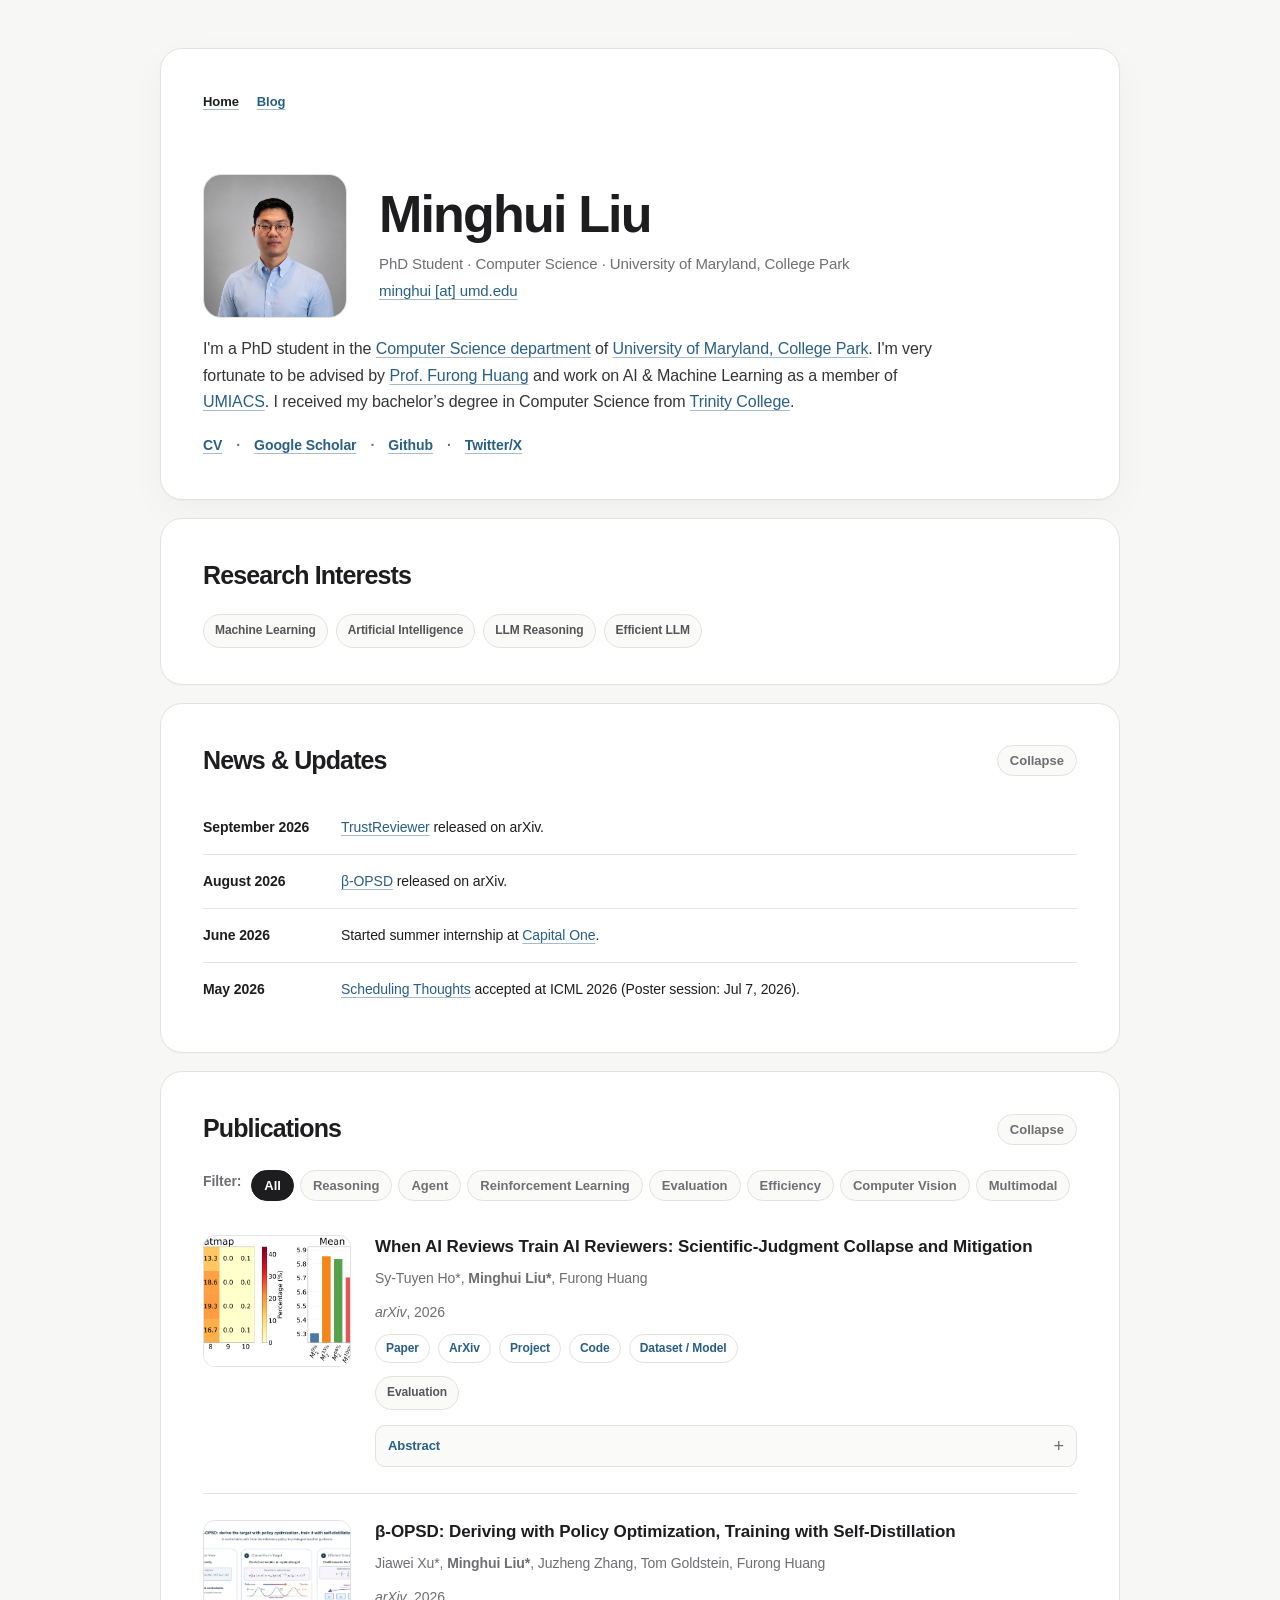
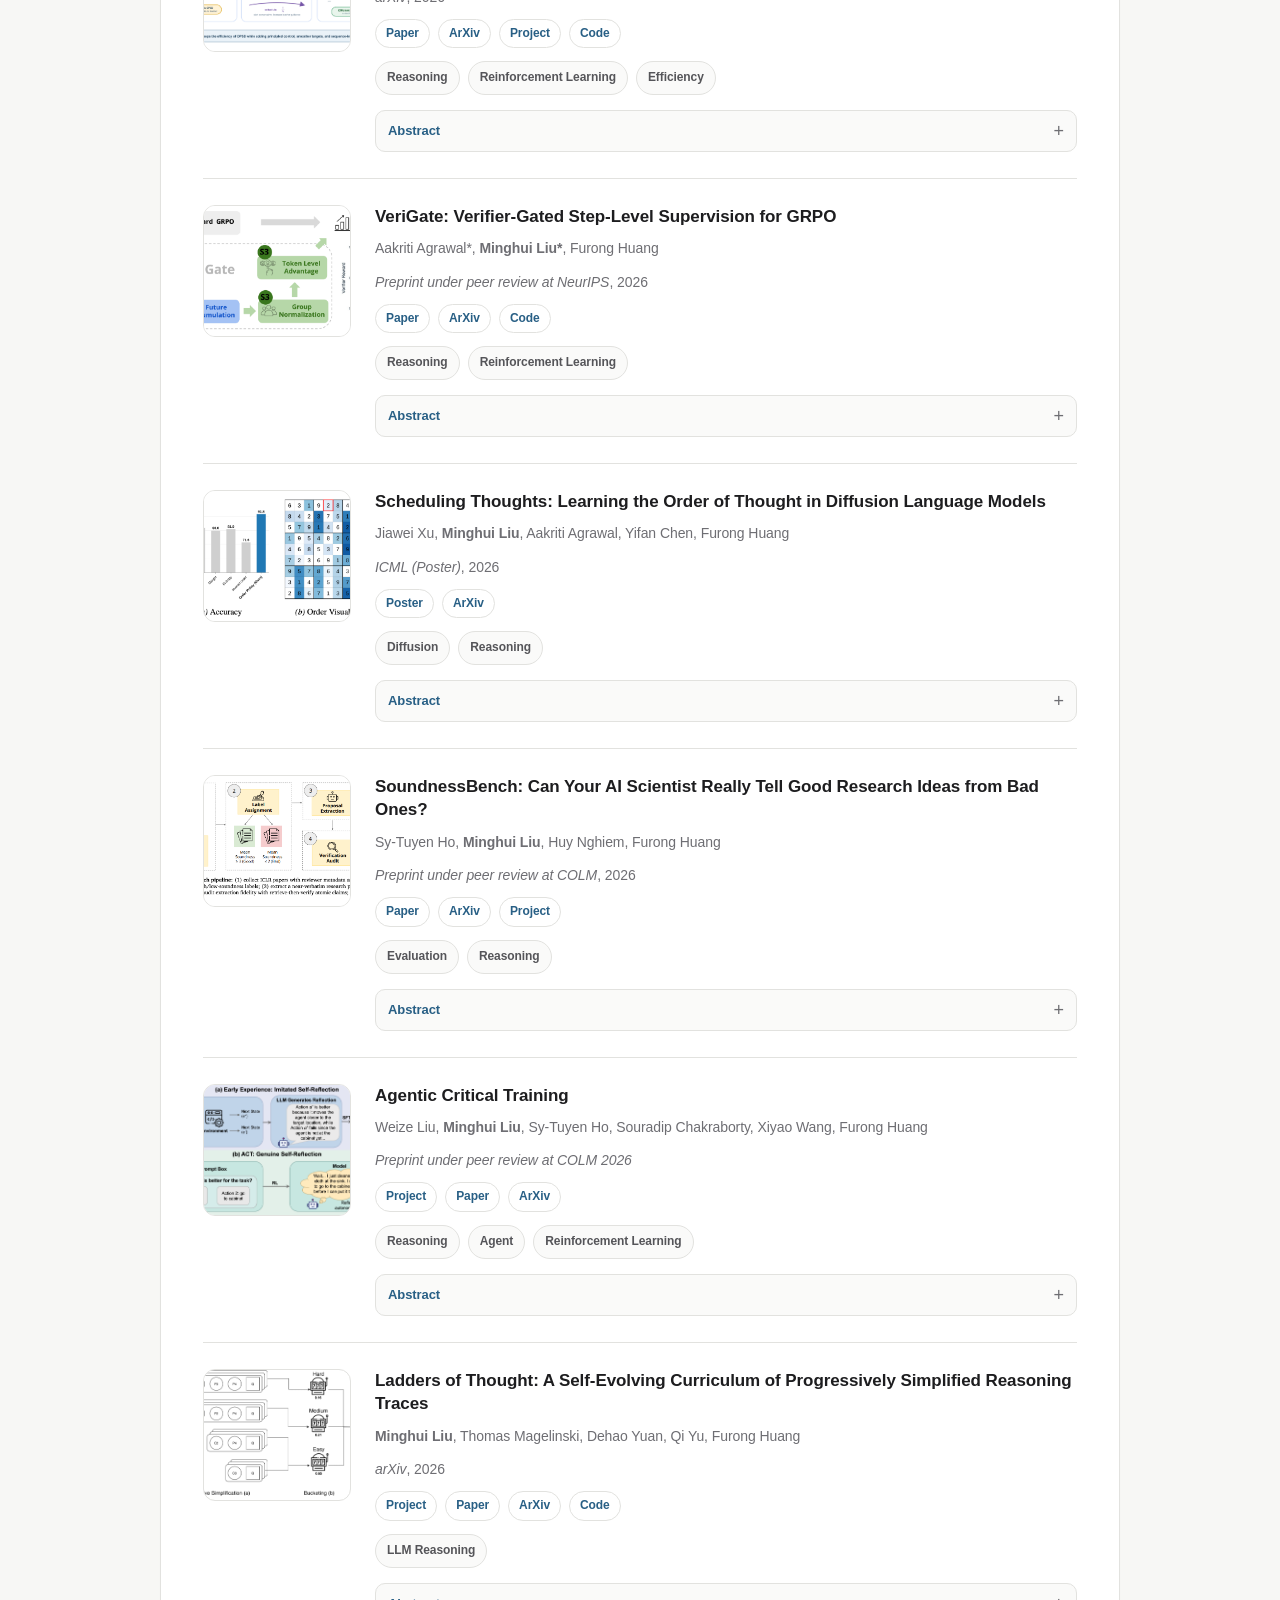
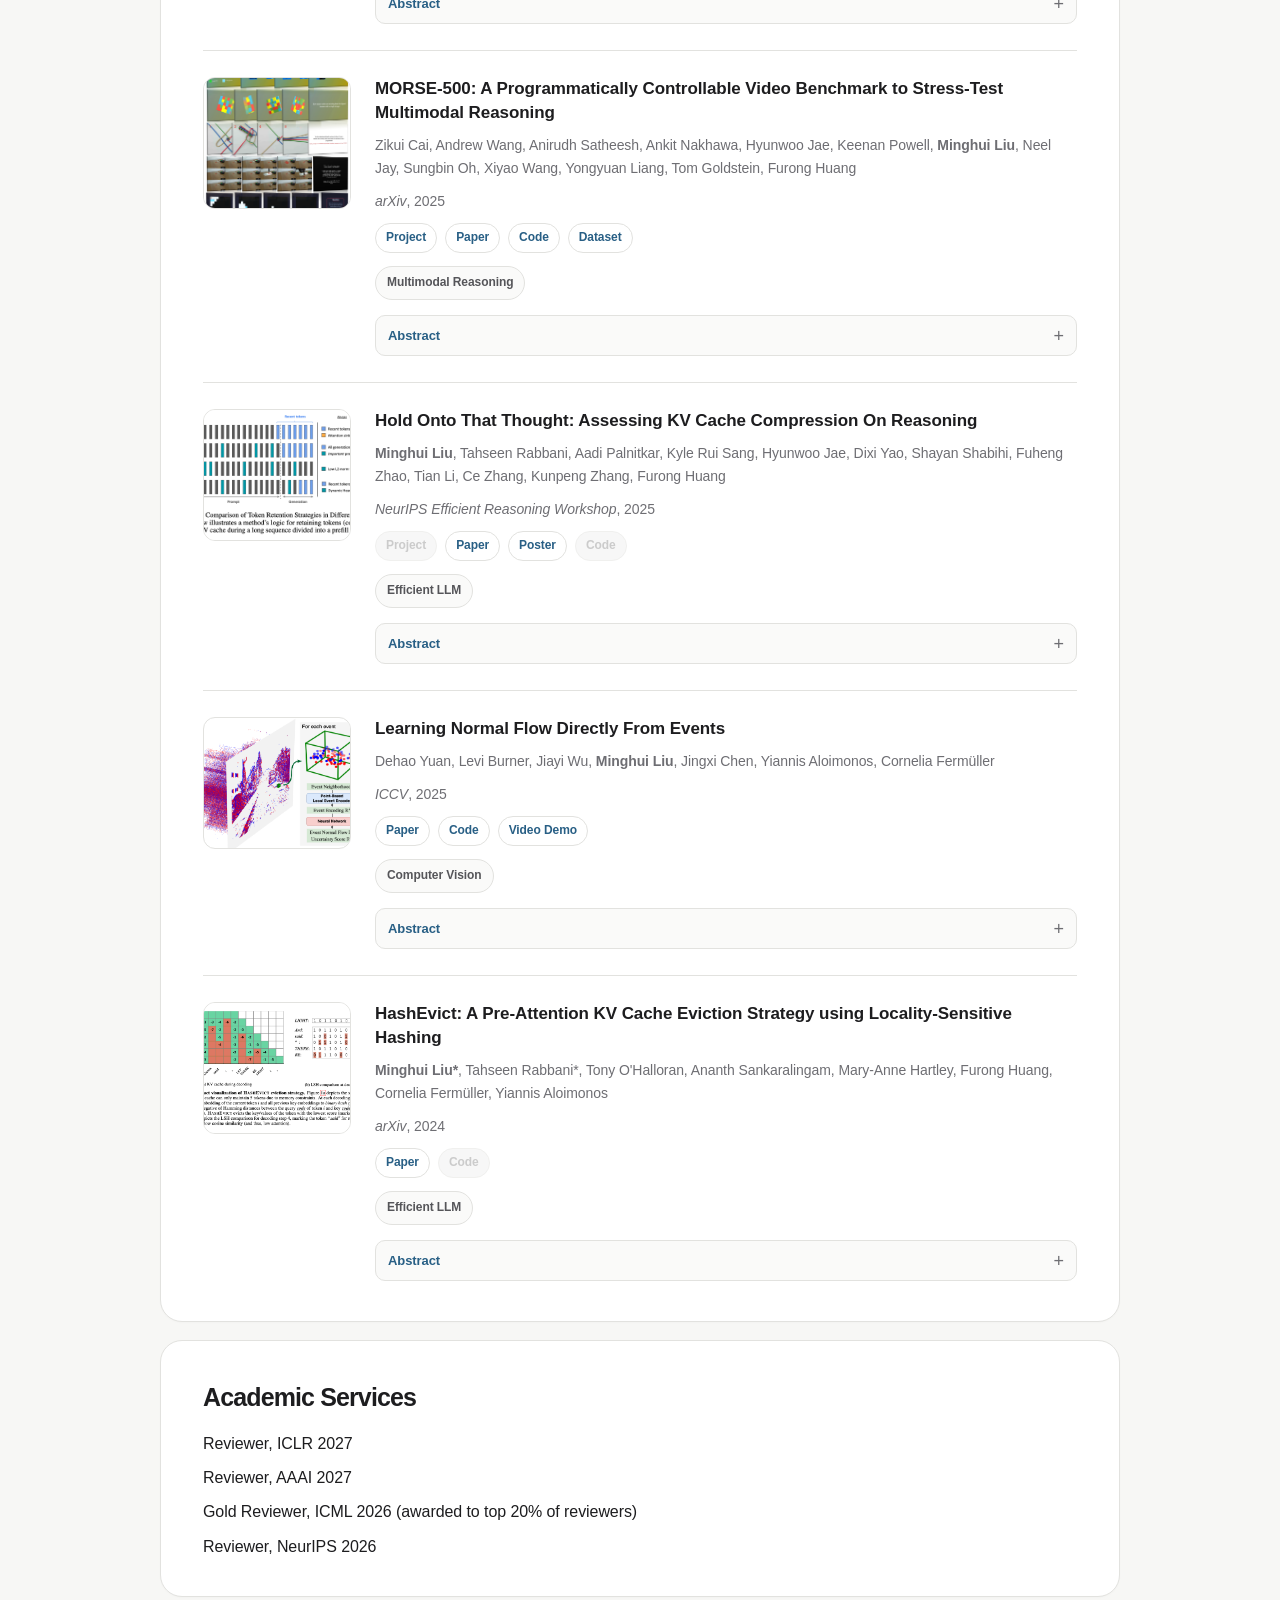
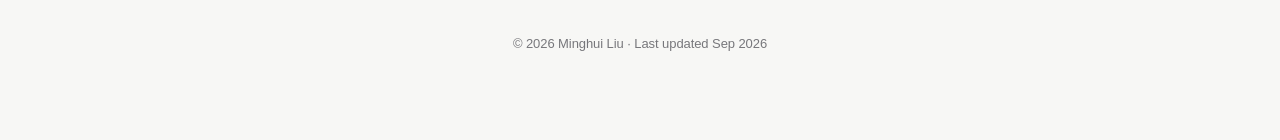
==== index.html @ 5fdeb4fa "Add trustreviewer annoucement and update reviewer record" ====
<!DOCTYPE html>
<html lang="en">
<head>
  <!-- Google tag (gtag.js) -->
  <script async src="https://www.googletagmanager.com/gtag/js?id=G-X123R0HCEN"></script>
  <script>
    window.dataLayer = window.dataLayer || [];
    function gtag(){dataLayer.push(arguments);}
    gtag('js', new Date());

    gtag('config', 'G-X123R0HCEN');
  </script>
  <!-- End Google tag (gtag.js) -->
  <meta charset="UTF-8" />
  <meta name="viewport" content="width=device-width, initial-scale=1" />
  <title>Minghui Liu</title>
  <link rel="stylesheet" href="styles.css" />
</head>
<body>
  <header class="site-header">
    <nav class="site-nav" aria-label="Primary navigation">
      <a href="./" aria-current="page">Home</a>
      <a href="blog/">Blog</a>
    </nav>
    <div class="profile">
      <img src="images/minghui.png" alt="Profile portrait" class="profile__photo" />
      <div>
        <h1 class="profile__name">Minghui Liu</h1>
        <p class="profile__title">PhD Student · Computer Science · University of Maryland, College Park</p>
        <p class="profile__contact"><a href="mailto:minghui@umd.edu">minghui [at] umd.edu</a> </p>
      </div>
    </div>
    <p class="profile__intro">
        I'm a PhD student in the <a href="https://cs.umd.edu/">Computer Science department</a> of <a href="https://umd.edu/">University of Maryland, College Park</a>. 
        I'm very fortunate to be advised by <a href="http://furong-huang.com/">Prof. Furong Huang</a> and work on AI & Machine Learning as a member of <a href="https://umiacs.umd.edu/">UMIACS</a>.
        I received my bachelor’s degree in Computer Science from <a href="https://trincoll.edu/">Trinity College</a>.
    </p>
    <p class="profile__links">
      <a href="data/mliu-cv.pdf">CV</a>
      <span aria-hidden="true">·</span>
      <a href="https://scholar.google.com/citations?user=UKAsIsUAAAAJ&hl=en">Google Scholar</a>
      <span aria-hidden="true">·</span>
      <a href="https://github.com/minghui-liu/">Github</a>
      <span aria-hidden="true">·</span>
      <a href="https://twitter.com/minghuiliu95">Twitter/X</a>
    </p>
  </header>

  <main>
    <section class="block" id="interests">
      <h2>Research Interests</h2>
      <ul class="pill-list">
        <li>Machine Learning</li>
        <li>Artificial Intelligence</li>
        <li>LLM Reasoning</li>
        <li>Efficient LLM</li>
      </ul>
    </section>

    <section class="block" id="news">
      <div class="block__header">
        <h2>News & Updates</h2>
        <button class="btn-ghost" data-toggle="news">Collapse</button>
      </div>
      <ul class="timeline" data-section="news">
        <li>
          <span class="timeline__date">September 2026</span>
          <span class="timeline__text"><a href="https://arxiv.org/abs/2609.20942">TrustReviewer</a> released on arXiv.</span>
        </li>
        <li>
          <span class="timeline__date">August 2026</span>
          <span class="timeline__text"><a href="https://arxiv.org/abs/2607.28582">β-OPSD</a> released on arXiv.</span>
        </li>
        <li>
          <span class="timeline__date">June 2026</span>
          <span class="timeline__text">Started summer internship at <a href="https://www.capitalone.com">Capital One</a>.</span>
        </li>
        <li>
          <span class="timeline__date">May 2026</span>
          <span class="timeline__text"><a href="https://icml.cc/virtual/2026/poster/62172">Scheduling Thoughts</a> accepted at ICML 2026 (Poster session: Jul 7, 2026).</span>
        </li>
      </ul>
    </section>

    <section class="block" id="publications">
      <div class="block__header">
        <h2>Publications</h2>
        <button class="btn-ghost" data-toggle="pubs">Collapse</button>
      </div>
      <div class="filter-bar" aria-label="Filter publications by tag">
        <span class="filter-bar__label">Filter:</span>
        <div class="filter-bar__buttons">
          <button class="filter-btn is-active" data-filter="all">All</button>
          <button class="filter-btn" data-filter="reasoning">Reasoning</button>
          <button class="filter-btn" data-filter="agent">Agent</button>
          <button class="filter-btn" data-filter="reinforcement-learning">Reinforcement Learning</button>
          <button class="filter-btn" data-filter="evaluation">Evaluation</button>
          <button class="filter-btn" data-filter="efficiency">Efficiency</button>
          <button class="filter-btn" data-filter="cv">Computer Vision</button>
          <button class="filter-btn" data-filter="multimodal">Multimodal</button>
        </div>
      </div>
      <div class="pub-list" data-section="pubs">
        <article class="pub-item" data-tags="evaluation">
          <img class="pub-thumb" src="images/trustreviewer.png" alt="Thumbnail for TrustReviewer" />
          <div class="pub-body">
            <p class="pub-title">When AI Reviews Train AI Reviewers: Scientific-Judgment Collapse and Mitigation</p>
            <p class="pub-meta">Sy-Tuyen Ho*, <strong>Minghui Liu*</strong>, Furong Huang</p>
            <p class="pub-meta"><em>arXiv</em>, 2026</p>
            <div class="pub-links">
              <a href="https://arxiv.org/pdf/2609.20942">Paper</a>
              <a href="https://arxiv.org/abs/2609.20942">ArXiv</a>
              <a href="https://hosytuyen.github.io/projects/TrustReviewer/">Project</a>
              <a href="https://github.com/hosytuyen/TrustReviewer">Code</a>
              <a href="https://huggingface.co/collections/hosytuyen/trustreviewer">Dataset / Model</a>
            </div>
            <ul class="tag-list" aria-label="Tags">
              <li class="tag">Evaluation</li>
            </ul>
            <details class="pub-abstract">
              <summary>Abstract</summary>
              <p>Large language models (LLMs) increasingly participate in scientific evaluation, both as automated reviewers and as assistants to human reviewers. As model-generated reviews enter public data and future training corpora, AI peer review can become recursive: later reviewers learn from judgments produced by earlier models. We study one step of this feedback loop in a controlled setting. Starting from Llama 3.1 8B, we first fine-tune a reviewer on official ICLR reviews from 2018–2023 and then train four successor models on ICLR 2024 data with systematically varied mixtures of official and model-generated reviews. Our study shows that introducing synthetic reviews compresses rating distributions and reduces both same-paper and corpus-level semantic diversity. We call this pattern scientific-judgment collapse. To mitigate this failure mode, we introduce TrustReviewer, an open-source LLM-based system for generating peer reviews of AI and machine learning papers. TrustReviewer intervenes at two complementary stages. For training-time prevention, we train the core reviewer in a single stage on a curated corpus designed to reduce low-quality and semantically degenerate supervision. For test-time correction, paired activation steering aims to further mitigate residual tendencies toward collapsed judgments without further training or additional expert annotation. Together, these results characterize a concrete risk of recursive reviewer training and provide practical interventions for preserving judgment diversity and improving recommendation alignment in AI-assisted scientific evaluation.</p>
            </details>
          </div>
        </article>
        <article class="pub-item" data-tags="reasoning,reinforcement-learning,efficiency">
          <img class="pub-thumb" src="images/beta-opsd.png" alt="Thumbnail for Beta-OPSD" />
          <div class="pub-body">
            <p class="pub-title">β-OPSD: Deriving with Policy Optimization, Training with Self-Distillation</p>
            <p class="pub-meta">Jiawei Xu*, <strong>Minghui Liu*</strong>, Juzheng Zhang, Tom Goldstein, Furong Huang</p>
            <p class="pub-meta"><em>arXiv</em>, 2026</p>
            <div class="pub-links">
              <a href="https://arxiv.org/pdf/2607.28582">Paper</a>
              <a href="https://arxiv.org/abs/2607.28582">ArXiv</a>
              <a href="https://umd-huang-lab.github.io/beta-opsd/">Project</a>
              <a href="https://github.com/umd-huang-lab/beta-opsd">Code</a>
            </div>
            <ul class="tag-list" aria-label="Tags">
              <li class="tag">Reasoning</li>
              <li class="tag">Reinforcement Learning</li>
              <li class="tag">Efficiency</li>
            </ul>
            <details class="pub-abstract">
              <summary>Abstract</summary>
              <p>On-policy self-distillation (OPSD) is a promising approach to improve reasoning language models, but it remains brittle in practice: making it work reliably often requires substantial engineering effort. We identify a structural source of this difficulty: vanilla OPSD is precisely the β = 1 member of a broader policy-optimization family, where β weights the KL penalty anchoring the student to a reference policy. This equivalence turns β from an implicit value fixed at one into a controllable regularization parameter, yielding a more general formulation that trades off proximity to a reference policy against privileged teacher guidance. We introduce β-OPSD and derive its optimal policy as a geometric interpolation between the reference policy and the privileged teacher. Directly optimizing this objective with reinforcement learning, however, would be costly and high-variance. Rather than optimize the RL objective directly, we turn its closed-form solution into a distillation target. Each value of β selects a target along the reference-to-teacher path, which we implement efficiently by mixing their token-level logits. In this way, inexpensive distillation approximates the solution of expensive policy optimization. Return-to-go credit assignment further aligns token updates with the sequence-level objective while retaining the simplicity of OPSD. Experiments on mathematical reasoning benchmarks show that β-OPSD consistently outperforms vanilla OPSD, improving optimization stability and downstream reasoning performance. Our results provide a principled route from self-distillation to policy optimization and back—without sacrificing the efficiency that makes OPSD practical.</p>
            </details>
          </div>
        </article>
        <article class="pub-item" data-tags="reasoning,reinforcement-learning">
          <img class="pub-thumb" src="images/verigate.png" alt="Thumbnail for VeriGate" />
          <div class="pub-body">
            <p class="pub-title">VeriGate: Verifier-Gated Step-Level Supervision for GRPO</p>
            <p class="pub-meta">Aakriti Agrawal*, <strong>Minghui Liu*</strong>, Furong Huang</p>
            <p class="pub-meta"><em>Preprint under peer review at NeurIPS</em>, 2026</p>
            <div class="pub-links">
              <a href="https://arxiv.org/pdf/2605.30451">Paper</a>
              <a href="https://arxiv.org/abs/2605.30451">ArXiv</a>
              <a href="https://github.com/umd-huang-lab/VeriGate">Code</a>
            </div>
            <ul class="tag-list" aria-label="Tags">
              <li class="tag">Reasoning</li>
              <li class="tag">Reinforcement Learning</li>
            </ul>
            <details class="pub-abstract">
              <summary>Abstract</summary>
              <p>Group Relative Policy Optimization (GRPO) is an effective recipe for training reasoning models with verifier-based outcome rewards, but its supervision is sparse: when all sampled trajectories for a prompt receive the same verifier reward, the group-relative advantage collapses to zero and learning stalls. Outcome-only rewards also provide no step-level credit assignment, limiting exploration and making it harder to learn robust reasoning. We present VeriGate (Verifier-Gated Step-Level GRPO), a verifier-gated extension of GRPO that addresses these limitations with three design choices. First, VeriGate keeps the verifier in charge whenever verifier rewards induce a meaningful preference among sampled trajectories, and uses process supervision only when verifier rewards are degenerate. Second, instead of collapsing Process Reward Model (PRM) step scores into a single trajectory reward, VeriGate converts them into future-cumulated rewards to assign continuation-aware credit. Third, VeriGate transforms these rewards into group-normalized token-level advantages, restoring informative gradients and fine-grained credit assignment while remaining less susceptible to reward hacking than methods that optimize aggregated PRM scores. Empirically, training on MATH with 1.5B and 7B Qwen2.5-Instruct models and evaluating on six reasoning benchmarks, VeriGate improves average accuracy by about 20% and 12% for 1.5B and 7B models respectively, substantially reduces zero-gradient failures, decreases reward-hacking behavior, and improves reasoning quality relative to outcome-only GRPO and PRM-as-outcome baselines.</p>
            </details>
          </div>
        </article>
        <article class="pub-item" data-tags="reasoning,diffusion">
          <img class="pub-thumb" src="images/scheduling_thoughts.png" alt="Thumbnail for Scheduling Thoughts" />
          <div class="pub-body">
            <p class="pub-title">Scheduling Thoughts: Learning the Order of Thought in Diffusion Language Models</p>
            <p class="pub-meta">Jiawei Xu, <strong>Minghui Liu</strong>, Aakriti Agrawal, Yifan Chen, Furong Huang</p>
            <p class="pub-meta"><em>ICML (Poster)</em>, 2026</p>
            <div class="pub-links">
              <a href="https://icml.cc/virtual/2026/poster/62172">Poster</a>
              <a href="https://arxiv.org/abs/2606.23567">ArXiv</a>
            </div>
            <ul class="tag-list" aria-label="Tags">
              <li class="tag">Diffusion</li>
              <li class="tag">Reasoning</li>
            </ul>
            <details class="pub-abstract">
              <summary>Abstract</summary>
              <p>Masked diffusion language models decode by iteratively unmasking tokens, where the unmasking order defines an “order of thought” that strongly influences generation quality yet is typically chosen heuristically. We derive a tractable upper bound on the sequential decoding mismatch, measured by the Kullback–Leibler divergence and expressed in terms of the model’s pathwise log-likelihood, with tightness under sufficient model expressivity. This bound induces a dense self-aware reward over ordered trajectories, casting order selection as a principled policy optimization problem with a frozen denoiser. We instantiate this idea as Self-Aware Scheduling (SAS), which learns a lightweight order policy using Group Relative Policy Optimization and applies seamlessly to both any-order and semi-autoregressive decoding. On Sudoku with 1B MDM, SAS improves puzzle accuracy from 82.0% (best heuristic schedule) to 91.8%, and reaches 97.5% with second-stage fine-tuning along learned trajectories. On mathematical reasoning with LLaDA-8B, SAS improves pass@1 on GSM8K from 64% to 76% and on MBPP from 39.5% to 41%, consistently matching or exceeding heuristic schedules across generation lengths and block sizes.</p>
            </details>
          </div>
        </article>
        <article class="pub-item" data-tags="reasoning,evaluation">
          <img class="pub-thumb" src="images/soundnessbench.png" alt="Thumbnail for SoundnessBench" />
          <div class="pub-body">
            <p class="pub-title">SoundnessBench: Can Your AI Scientist Really Tell Good Research Ideas from Bad Ones?</p>
            <p class="pub-meta">Sy-Tuyen Ho, <strong>Minghui Liu</strong>, Huy Nghiem, Furong Huang</p>
            <p class="pub-meta"><em>Preprint under peer review at COLM</em>, 2026</p>
            <div class="pub-links">
              <a href="https://arxiv.org/pdf/2605.30329">Paper</a>
              <a href="https://arxiv.org/abs/2605.30329">ArXiv</a>
              <a href="https://hosytuyen.github.io/projects/SoundnessBench/">Project</a>
            </div>
            <ul class="tag-list" aria-label="Tags">
              <li class="tag">Evaluation</li>
              <li class="tag">Reasoning</li>
            </ul>
            <details class="pub-abstract">
              <summary>Abstract</summary>
              <p>Autonomous AI research agents aim to accelerate scientific discovery by automating the research pipeline, from hypothesis generation to peer review. However, existing benchmarks rarely test a fundamental bottleneck: whether Large Language Models can judge the methodological viability of a research idea before expending time and computational resources. We introduce SoundnessBench, a curated benchmark of 1,099 machine-learning research proposals reconstructed from ICLR submissions, labeled with reviewer soundness sub-scores, and audited against source papers. SoundnessBench should be interpreted as a benchmark for recoverable proposal-stage soundness rather than exact prediction of full-paper review outcomes. Across 12 frontier LLMs, we find a pervasive optimism bias: under standard prompting, models frequently rate low-soundness proposals as sound, while aggressive prompting largely shifts errors from false positives to false negatives. Additional controls for public-corpus contamination, paper-identifying phrases, surface features, and human audit quality suggest that this behavior is not explained by a single confounder. Our results indicate that current LLMs are not yet reliable as standalone first-gate evaluators for scientific rigor.</p>
            </details>
          </div>
        </article>
        <article class="pub-item" data-tags="reasoning,agent,reinforcement-learning">
          <img class="pub-thumb" src="images/agent_critic.png" alt="Thumbnail for Agentic Critical Training" />
          <div class="pub-body">
              <p class="pub-title">Agentic Critical Training</p>
              <p class="pub-meta">Weize Liu, <strong>Minghui Liu</strong>, Sy-Tuyen Ho, Souradip Chakraborty, Xiyao Wang, Furong Huang</p>
              <p class="pub-meta"><em> Preprint under peer review at COLM 2026</em></p>
            <div class="pub-links">
              <a href="https://attention-is-all-i-need.github.io/ACT/">Project</a>
              <a href="https://arxiv.org/pdf/2603.08706">Paper</a>
              <a href="https://arxiv.org/abs/2603.08706">ArXiv</a>
            </div>
            <ul class="tag-list" aria-label="Tags">
              <li class="tag">Reasoning</li>
              <li class="tag">Agent</li>
              <li class="tag">Reinforcement Learning</li>
            </ul>
            <details class="pub-abstract">
              <summary>Abstract</summary>
              <p>Training large language models (LLMs) as autonomous agents often begins with imitation learning, but it only teaches agents what to do without understanding why: agents never contrast successful actions against suboptimal alternatives and thus lack awareness of action quality. Recent approaches attempt to address this by introducing self-reflection supervision derived from contrasts between expert and alternative actions. However, the training paradigm fundamentally remains imitation learning: the model imitates pre-constructed reflection text rather than learning to reason autonomously. We propose Agentic Critical Training (ACT), a reinforcement learning paradigm that trains agents to identify the better action among alternatives. By rewarding whether the model’s judgment is correct, ACT drives the model to autonomously develop reasoning about action quality, producing genuine self-reflection rather than imitating it. Across three challenging agent benchmarks, ACT consistently improves agent performance when combined with different post-training methods. It achieves an average improvement of 5.07 points over imitation learning and 4.62 points over reinforcement learning. Compared to approaches that inject reflection capability through knowledge distillation, ACT also demonstrates clear advantages, yielding an average improvement of 2.42 points. Moreover, ACT enables strong out-of-distribution generalization on agentic benchmarks and improves performance on general reasoning benchmarks without any reasoning-specific training data, highlighting the value of our method. These results suggest that ACT is a promising path toward developing more reflective and capable LLM agents.</p>
            </details>
          </div>
        </article>
        <article class="pub-item" data-tags="reasoning">
          <img class="pub-thumb" src="images/ladders.png" alt="Thumbnail for Ladders of Thought" />
          <div class="pub-body">
            <p class="pub-title">Ladders of Thought: A Self-Evolving Curriculum of Progressively Simplified Reasoning Traces</p>
            <p class="pub-meta"><strong>Minghui Liu</strong>, Thomas Magelinski, Dehao Yuan, Qi Yu, Furong Huang</p>
            <p class="pub-meta"><em>arXiv</em>, 2026</p>
            <div class="pub-links">
              <a href="https://minghui-liu.github.io/ladders_of_thought/">Project</a>
              <a href="https://arxiv.org/pdf/2609.25643">Paper</a>
              <a href="https://arxiv.org/abs/2609.25643">ArXiv</a>
              <a href="https://github.com/minghui-liu/ladders_of_thought">Code</a>
            </div>
            <ul class="tag-list" aria-label="Tags">
              <li class="tag">LLM Reasoning</li>
            </ul>
            <details class="pub-abstract">
              <summary>Abstract</summary>
              <p>Large language models (LLMs) excel at reasoning when scaled to hundreds of billions of parameters, but small- and mid-scale models remain brittle reasoners even with knowledge distillation (KD). We present Ladders-of-Thought (LoT), a framework that improves reasoning by combining progressive question rewrites with a self-evolving curriculum. LoT automatically generates semantically faithful but easier variants of reasoning problems, organizes them into difficulty buckets using step-based measures, and employs a self-evolving bandit scheduler to allocate training adaptively. Evaluated on two reasoning domains, math and multi-hop reasoning, across OPT-1.3B/2.7B and Pythia-1.4B/2.8B, LoT consistently improves over KD. It delivers large gains on arithmetic tasks (e.g., +32 percentage points on AddSub, +25pp on SVAMP), +2–8pp improvements on in-domain test splits, and strong though dataset-dependent benefits on multi-hop reasoning (e.g., +16pp on QASC, +25pp on StrategyQA). LoT also converges faster than staged curricula, highlighting the value of adaptive progression. These results show that progressive rewrites coupled with adaptive curricula provide a simple yet effective recipe for strengthening reasoning in smaller LLMs.</p>
            </details>
          </div>
        </article>
        <article class="pub-item" data-tags="reasoning,multimodal">
          <img class="pub-thumb" src="images/morse.png" alt="Thumbnail for MORSE-500" />
          <div class="pub-body">
            <p class="pub-title">MORSE-500: A Programmatically Controllable Video Benchmark to Stress-Test Multimodal Reasoning</p>
            <p class="pub-meta">Zikui Cai, Andrew Wang, Anirudh Satheesh, Ankit Nakhawa, Hyunwoo Jae, Keenan Powell, <strong>Minghui Liu</strong>, Neel Jay, Sungbin Oh, Xiyao Wang, Yongyuan Liang, Tom Goldstein, Furong Huang</p>
            <p class="pub-meta"><em>arXiv</em>, 2025</p>
            <div class="pub-links">
              <a href="https://morse-500.github.io">Project</a>
              <a href="https://arxiv.org/abs/2506.05523">Paper</a>
              <a href="https://github.com/morse-benchmark/morse-500">Code</a>
              <a href="https://huggingface.co/datasets/video-reasoning/morse-500">Dataset</a>
            </div>
            <ul class="tag-list" aria-label="Tags">
              <li class="tag">Multimodal Reasoning</li>
            </ul>
            <details class="pub-abstract">
              <summary>Abstract</summary>
              <p>Despite rapid advances in vision-language models (VLMs), current benchmarks for multimodal reasoning fall short in three key dimensions. First, they overwhelmingly rely on static images, failing to capture the temporal complexity of real-world environments. Second, they narrowly focus on mathematical problem-solving, neglecting the broader spectrum of reasoning skills—including abstract, physical, planning, spatial, and temporal capabilities—required for robust multimodal intelligence. Third, many benchmarks quickly saturate, offering limited headroom for diagnosing failure modes or measuring continued progress. We introduce MORSE-500 (Multimodal Reasoning Stress-test Environment), a video benchmark composed of 500 fully scripted clips with embedded questions spanning six complementary reasoning categories. Each instance is programmatically generated using deterministic Python scripts (via Manim, Matplotlib, MoviePy), generative video models, and curated real footage. This script-driven design allows fine-grained control over visual complexity, distractor density, and temporal dynamics—enabling difficulty to be scaled systematically as models improve. Unlike static benchmarks that become obsolete once saturated, MORSE-500 is built to evolve: its controllable generation pipeline supports the creation of arbitrarily challenging new instances, making it ideally suited for stress-testing next-generation models. Initial experiments with state-of-the-art systems—including various Gemini 2.5 Pro and OpenAI o3, which represent the strongest available at the time, alongside strong open-source models—reveal substantial performance gaps across all categories, with particularly large deficits in abstract and planning tasks. We release the full dataset, generation scripts, and evaluation harness to support transparent, reproducible, and forward-looking multimodal reasoning research.</p>
            </details>
          </div>
        </article>
        <article class="pub-item" data-tags="efficiency,reasoning">
          <img class="pub-thumb" src="images/holdonto.png" alt="Thumbnail for Hold Onto That Thought" />
          <div class="pub-body">
            <p class="pub-title">Hold Onto That Thought: Assessing KV Cache Compression On Reasoning</p>
            <p class="pub-meta"><strong>Minghui Liu</strong>, Tahseen Rabbani, Aadi Palnitkar, Kyle Rui Sang, Hyunwoo Jae, Dixi Yao, Shayan Shabihi, Fuheng Zhao, Tian Li, Ce Zhang, Kunpeng Zhang, Furong Huang</p>
            <p class="pub-meta"><em>NeurIPS Efficient Reasoning Workshop</em>, 2025</p>
            <div class="pub-links">
              <span class="link-wrapper" data-tooltip="To be released soon">
                <a href="#" class="disabled">Project</a>
              </span>
              <a href="https://arxiv.org/pdf/2512.12008">Paper</a>
              <a href="data/hold_onto_that_thought_neurips_25_poster.pdf">Poster</a>
              <span class="link-wrapper" data-tooltip="To be released soon">
                <a href="#" class="disabled">Code</a>
              </span>
            </div>
            <ul class="tag-list" aria-label="Tags">
              <li class="tag">Efficient LLM</li>
            </ul>
            <details class="pub-abstract">
              <summary>Abstract</summary>
              <p>Large language models (LLMs) have demonstrated remarkable performance on long-context tasks, but are often bottlenecked by memory constraints. Namely, the KV cache, which is used to significantly speed up attention computations, grows linearly with context length. A suite of compression algorithms has been introduced to alleviate cache growth by evicting unimportant tokens. However, several popular strategies are targeted towards the prefill phase, i.e., processing long prompt context, and their performance is rarely assessed on reasoning tasks requiring long decoding. In particular, short but complex prompts, such as those in benchmarks like GSM8K and MATH500, often benefit from multi-step reasoning and self-reflection, resulting in thinking sequences thousands of tokens long. In this work, we benchmark the performance of several popular compression strategies on long-reasoning tasks. For the non-reasoning Llama-3.1-8B-Instruct, we determine that no singular strategy fits all, and that performance is heavily influenced by dataset type. However, we discover that H2O and our decoding-enabled variant of SnapKV are dominant strategies for reasoning models, indicating the utility of heavy-hitter tracking for reasoning traces. We also find that eviction strategies at low budgets can produce longer reasoning traces, revealing a tradeoff between cache size and inference costs.</p>
            </details>
          </div>
        </article>
        <article class="pub-item" data-tags="cv">
          <img class="pub-thumb" src="images/veckm_flow.png" alt="Thumbnail for Learning Normal Flow" />
          <div class="pub-body">
            <p class="pub-title">Learning Normal Flow Directly From Events</p>
            <p class="pub-meta">Dehao Yuan, Levi Burner, Jiayi Wu, <strong>Minghui Liu</strong>, Jingxi Chen, Yiannis Aloimonos, Cornelia Fermüller</p>
            <p class="pub-meta"><em>ICCV</em>, 2025</p>
            <div class="pub-links">
              <a href="https://arxiv.org/abs/2412.11284">Paper</a>
              <a href="https://github.com/dhyuan99/VecKM_flow">Code</a>
              <a href="https://dhyuan99.github.io/assets/demo.mov">Video Demo</a>
            </div>
            <ul class="tag-list" aria-label="Tags">
              <li class="tag">Computer Vision</li>
            </ul>
            <details class="pub-abstract">
              <summary>Abstract</summary>
              <p>Event-based motion field estimation is an important task. However, current optical flow methods face challenges: learning-based approaches, often frame-based and relying on CNNs, lack cross-domain transferability, while model-based methods, though more robust, are less accurate. To address the limitations of optical flow estimation, recent works have focused on normal flow, which can be more reliably measured in regions with limited texture or strong edges. However, existing normal flow estimators are predominantly model-based and suffer from high errors. In this paper, we propose a novel supervised point-based method for normal flow estimation that overcomes the limitations of existing event learning-based approaches. Using a local point cloud encoder, our method directly estimates per-event normal flow from raw events, offering multiple unique advantages: 1) It produces temporally and spatially sharp predictions. 2) It supports more diverse data augmentation, such as random rotation, to improve robustness across various domains. 3) It naturally supports uncertainty quantification via ensemble inference, which benefits downstream tasks. 4) It enables training and inference on undistorted data in normalized camera coordinates, improving transferability across cameras. Extensive experiments demonstrate our method achieves better and more consistent performance than state-of-the-art methods when transferred across different datasets. Leveraging this transferability, we train our model on the union of datasets and release it for public use. Finally, we introduce an egomotion solver based on a maximum-margin problem that uses normal flow and IMU to achieve strong performance in challenging scenarios.</p>
            </details>
          </div>
        </article>
        <article class="pub-item" data-tags="efficiency">
          <img class="pub-thumb" src="images/hashevict.png" alt="Thumbnail for HashEvict" />
          <div class="pub-body">
            <p class="pub-title">HashEvict: A Pre-Attention KV Cache Eviction Strategy using Locality-Sensitive Hashing</p>
            <p class="pub-meta"><strong>Minghui Liu*</strong>, Tahseen Rabbani*, Tony O'Halloran, Ananth Sankaralingam, Mary-Anne Hartley, Furong Huang, Cornelia Fermüller, Yiannis Aloimonos</p>
            <p class="pub-meta"><em>arXiv</em>, 2024</p>
            <div class="pub-links">
              <a href="https://arxiv.org/abs/2412.16187">Paper</a>
              <span class="link-wrapper" data-tooltip="To be released soon">
                <a href="#" class="disabled">Code</a>
              </span>
            </div>
            <ul class="tag-list" aria-label="Tags">
              <li class="tag">Efficient LLM</li>
            </ul>
            <details class="pub-abstract">
              <summary>Abstract</summary>
              <p>Transformer-based large language models (LLMs) use the key-value (KV) cache to significantly accelerate inference by storing the key and value embeddings of past tokens. However, this cache consumes significant GPU memory. In this work, we introduce HashEvict, an algorithm that uses locality-sensitive hashing (LSH) to compress the KV cache. HashEvict quickly locates tokens in the cache that are cosine dissimilar to the current query token. This is achieved by computing the Hamming distance between binarized Gaussian projections of the current token query and cached token keys, with a projection length much smaller than the embedding dimension. We maintain a lightweight binary structure in GPU memory to facilitate these calculations. Unlike existing compression strategies that compute attention to determine token retention, HashEvict makes these decisions pre-attention, thereby reducing computational costs. Additionally, HashEvict is dynamic—at every decoding step, the key and value of the current token replace the embeddings of a token expected to produce the lowest attention score. We demonstrate that HashEvict can compress the KV cache by 30%–70% while maintaining high performance across reasoning, multiple-choice, long-context retrieval and summarization tasks.</p>
            </details>
          </div>
        </article>

      </div>
    </section>

    <section class="block" id="academic-services">
      <h2>Academic Services</h2>
      <ul class="list-plain">
        <li>Reviewer, ICLR 2027</li>
        <li>Reviewer, AAAI 2027</li>
        <li>Gold Reviewer, ICML 2026 (awarded to top 20% of reviewers)</li>
        <li>Reviewer, NeurIPS 2026</li>
      </ul>
    </section>
  </main>

  <footer class="site-footer">
    <p>&copy; <span id="year"></span> Minghui Liu · Last updated Sep 2026</p>
  </footer>

  <script src="script.js"></script>
  <script data-goatcounter="https://mliu.goatcounter.com/count"
          async src="//gc.zgo.at/count.js"></script>
</body>
</html>
---- styles.css ----
/* Shared structure for the homepage and blog. */
:root {
  --bg: #f7f7f5;
  --fg: #141414;
  --muted: #5a5a5a;
  --accent: #1f6feb;
  --card: #ffffff;
  --border: #e0e0de;
  --font: "Helvetica Neue", Arial, sans-serif;
}

* {
  box-sizing: border-box;
}

body {
  margin: 0;
  font-family: var(--font);
  color: var(--fg);
  background: radial-gradient(circle at 20% 20%, rgba(31, 111, 235, 0.05), transparent 25%),
    radial-gradient(circle at 80% 0%, rgba(20, 20, 20, 0.06), transparent 35%),
    var(--bg);
  line-height: 1.6;
  padding: 32px 18px 64px;
}

a {
  color: var(--accent);
  text-decoration: none;
}

a:hover,
a:focus {
  text-decoration: underline;
}

main,
.site-header,
.site-footer {
  max-width: 760px;
  margin: 0 auto;
}

.site-header {
  display: flex;
  flex-direction: column;
  gap: 18px;
  padding: 24px;
  background: var(--card);
  border: 1px solid var(--border);
  border-radius: 16px;
  box-shadow: 0 12px 30px rgba(0, 0, 0, 0.04);
}

.theme-switcher {
  display: flex;
  align-items: center;
  justify-content: flex-end;
  gap: 8px;
  color: var(--muted);
  font-size: 14px;
}

.theme-switcher label {
  font-weight: 600;
}

.theme-switcher select {
  border: 1px solid var(--border);
  border-radius: 10px;
  padding: 7px 10px;
  background: var(--card);
  color: var(--fg);
  font: inherit;
  cursor: pointer;
}

.profile {
  display: grid;
  grid-template-columns: 160px 1fr;
  gap: 18px;
  align-items: center;
}

.profile__photo {
  width: 160px;
  height: 160px;
  border-radius: 16px;
  object-fit: cover;
  border: 1px solid var(--border);
}

.profile__name {
  margin: 0 0 4px;
  font-size: 32px;
}

.profile__title,
.profile__contact {
  margin: 2px 0;
  color: var(--muted);
}

.profile__intro {
  margin: 0;
  color: var(--fg);
}

.profile__links {
  display: flex;
  flex-wrap: wrap;
  gap: 10px;
  justify-content: center;
  align-items: center;
  margin: 0;
  color: var(--muted);
  font-size: 15px;
}

.block {
  margin-top: 24px;
  padding: 24px;
  background: var(--card);
  border: 1px solid var(--border);
  border-radius: 16px;
  box-shadow: 0 10px 24px rgba(0, 0, 0, 0.035);
}

.block h2 {
  margin: 0;
  font-size: 22px;
}

.block__header {
  display: flex;
  align-items: center;
  justify-content: space-between;
  gap: 12px;
  margin-bottom: 12px;
}

.filter-bar {
  display: flex;
  align-items: center;
  gap: 10px;
  margin-bottom: 12px;
  flex-wrap: wrap;
  color: var(--muted);
  font-size: 14px;
}

.filter-bar__label {
  font-weight: 600;
}

.filter-bar__buttons {
  display: flex;
  gap: 8px;
  flex-wrap: wrap;
}

.filter-btn {
  border: 1px solid var(--border);
  background: #fff;
  padding: 6px 10px;
  border-radius: 10px;
  cursor: pointer;
  color: var(--fg);
  font-size: 14px;
  transition: background 0.2s ease, border-color 0.2s ease, transform 0.2s ease;
}

.filter-btn:hover,
.filter-btn:focus {
  background: #eef3fb;
}

.filter-btn.is-active {
  background: #e6efff;
  border-color: #c8dbff;
}

.pill-list {
  display: flex;
  flex-wrap: wrap;
  gap: 10px;
  list-style: none;
  padding: 0;
  margin: 12px 0 0;
}

.pill-list li {
  padding: 8px 12px;
  border-radius: 20px;
  background: #eef3fb;
  color: #0c3c83;
  border: 1px solid #d7e4fb;
  font-size: 14px;
}

.timeline {
  list-style: none;
  padding: 0;
  margin: 12px 0 0;
  display: grid;
  gap: 8px;
}

.timeline li {
  display: grid;
  grid-template-columns: 96px 1fr;
  gap: 10px;
  padding: 10px;
  border: 1px solid var(--border);
  border-radius: 12px;
  background: #fbfbfa;
  font-size: 14px;
}

.timeline__date {
  font-weight: 600;
  color: var(--muted);
}

.timeline__text {
  color: var(--fg);
}

.pub-list {
  display: grid;
  gap: 12px;
}

.pub-item {
  border: 1px solid var(--border);
  border-radius: 12px;
  padding: 14px;
  background: #fbfbfa;
  display: grid;
  grid-template-columns: 140px 1fr;
  gap: 14px;
  align-items: start;
}

.pub-thumb {
  width: 100%;
  height: 100%;
  max-height: 160px;
  object-fit: cover;
  border-radius: 10px;
  border: 1px solid var(--border);
}

.pub-body {
  display: grid;
  gap: 4px;
}

.pub-title {
  margin: 0 0 4px;
  font-weight: 700;
}

.pub-meta {
  margin: 0 0 8px;
  color: var(--muted);
}

.pub-links {
  display: flex;
  gap: 12px;
  flex-wrap: wrap;
  font-size: 14px;
  margin-bottom: 8px;
}

.pub-links a {
  padding: 6px 10px;
  border-radius: 10px;
  border: 1px solid var(--border);
  background: #fff;
}

.pub-links a.disabled {
  background: #f0f0f0;
  color: #999;
  cursor: not-allowed;
  opacity: 0.5;
  pointer-events: none;
}

.link-wrapper {
  position: relative;
  display: inline-flex;
  align-items: center;
}

.link-wrapper[data-tooltip]:hover::after {
  content: attr(data-tooltip);
  position: absolute;
  bottom: 100%;
  left: 50%;
  transform: translateX(-50%);
  background: var(--fg);
  color: var(--bg);
  padding: 6px 10px;
  border-radius: 6px;
  font-size: 13px;
  white-space: nowrap;
  margin-bottom: 8px;
  z-index: 1000;
  box-shadow: 0 2px 8px rgba(0, 0, 0, 0.15);
}

.link-wrapper[data-tooltip]:hover::before {
  content: '';
  position: absolute;
  bottom: 100%;
  left: 50%;
  transform: translateX(-50%);
  border: 5px solid transparent;
  border-top-color: var(--fg);
  margin-bottom: 3px;
  z-index: 1000;
}

.tag-list {
  list-style: none;
  padding: 0;
  margin: 0 0 6px;
  display: flex;
  gap: 8px;
  flex-wrap: wrap;
}

.tag {
  padding: 4px 8px;
  border-radius: 8px;
  background: #eef3fb;
  color: #0c3c83;
  border: 1px solid #d7e4fb;
  font-size: 12px;
}

.pub-notes {
  margin: 0;
  color: var(--fg);
}

.list-plain {
  list-style: none;
  padding: 0;
  margin: 12px 0 0;
  display: grid;
  gap: 8px;
}

.btn-ghost {
  border: 1px solid var(--border);
  background: transparent;
  padding: 6px 10px;
  border-radius: 10px;
  cursor: pointer;
  color: var(--fg);
  transition: background 0.2s ease, transform 0.2s ease;
}

.btn-ghost:hover,
.btn-ghost:focus {
  background: #eef3fb;
}

.btn-ghost:active {
  transform: translateY(1px);
}

.site-footer {
  margin-top: 28px;
  color: var(--muted);
  text-align: center;
  font-size: 14px;
}

@media (max-width: 720px) {
  body {
    padding: 18px 14px 48px;
  }

  .profile {
    grid-template-columns: 1fr;
    text-align: center;
  }

  .profile__photo {
    margin: 0 auto;
  }

  .timeline li {
    grid-template-columns: 1fr;
  }

  .pub-item {
    grid-template-columns: 1fr;
  }

  .pub-thumb {
    max-height: 220px;
  }
}

/* Shared blog layout. */
.page-header {
  max-width: 920px;
  margin: 0 auto;
  padding-bottom: 18px;
  border-bottom: 2px solid var(--border);
}

.site-nav {
  display: flex;
  gap: 18px;
  align-items: center;
  margin-bottom: 28px;
  font-size: 14px;
  font-weight: 600;
}

.site-nav a[aria-current="page"] {
  color: var(--fg);
}

.page-title,
.post-title {
  margin: 0;
  line-height: 1.2;
}

.page-description,
.post-meta,
.post-summary {
  color: var(--muted);
}

.page-description {
  max-width: 640px;
  margin: 10px 0 0;
}

.post-list {
  list-style: none;
  margin: 0;
  padding: 0;
}

.post-card {
  display: grid;
  grid-template-columns: 140px 1fr;
  gap: 24px;
  padding: 24px 0;
  border-bottom: 1px solid var(--border);
}

.post-card:last-child {
  border-bottom: 0;
}

.post-card time {
  color: var(--muted);
  font-size: 14px;
}

.post-card h2 {
  margin: 0 0 6px;
  font: 600 20px/1.35 "Plus Jakarta Sans", sans-serif;
}

.post-card p {
  margin: 0;
}

.draft-label {
  display: inline-block;
  margin-left: 8px;
  padding: 2px 7px;
  border: 1px solid var(--border);
  border-radius: 999px;
  color: var(--muted);
  font-size: 11px;
  font-weight: 600;
  letter-spacing: 0.06em;
  text-transform: uppercase;
  vertical-align: middle;
}

.post {
  max-width: 720px;
  margin: 34px auto 0;
}

.post-header {
  margin-bottom: 32px;
}

.post-meta {
  margin: 12px 0 0;
  font-size: 14px;
}

.post-summary {
  margin: 18px 0 0;
  font-size: 18px;
}

.post-content h2 {
  margin: 34px 0 10px;
  font: 600 22px/1.35 "Plus Jakarta Sans", sans-serif;
}

.post-content h3 {
  margin: 28px 0 8px;
}

.post-content p,
.post-content ul,
.post-content ol {
  margin: 0 0 18px;
}

.post-content blockquote {
  margin: 24px 0;
  padding: 2px 0 2px 18px;
  border-left: 3px solid var(--accent);
  color: var(--muted);
}

.post-content code {
  padding: 2px 5px;
  border: 1px solid var(--border);
  border-radius: 4px;
  background: rgba(255, 255, 255, 0.45);
  font-size: 0.9em;
}

.post-content pre {
  margin: 24px 0;
  padding: 18px;
  overflow-x: auto;
  border: 1px solid var(--border);
  border-radius: 8px;
  background: #111827;
  color: #e5e7eb;
  line-height: 1.55;
  tab-size: 2;
}

.post-content pre code {
  padding: 0;
  border: 0;
  background: transparent;
  color: inherit;
  font: 13px/1.55 ui-monospace, SFMono-Regular, Menlo, Monaco, Consolas, "Liberation Mono", monospace;
}

.math-display {
  margin: 24px 0;
  overflow-x: auto;
}

.back-link {
  display: inline-block;
  margin-top: 36px;
}

@media (max-width: 720px) {
  .profile {
    grid-template-columns: 1fr;
    text-align: center;
  }

  .pub-item,
  .post-card {
    grid-template-columns: 1fr;
  }

  .pub-thumb {
    max-height: 180px;
    margin: 0 auto;
  }

  .post-card {
    gap: 6px;
  }
}

/*
 * Modern minimal theme used throughout the site.
 */

:root {
  --bg: #f7f7f5;
  --fg: #1d1d1f;
  --muted: #6e6e73;
  --accent: #1d1d1f;
  --link: #285f85;
  --link-hover: #174563;
  --card: #ffffff;
  --border: #e2e2df;
  --font: -apple-system, BlinkMacSystemFont, "Segoe UI", Helvetica, Arial, sans-serif;
}

body {
  background: var(--bg);
  color: var(--fg);
  font-size: 16px;
  line-height: 1.65;
  letter-spacing: -0.005em;
  padding: 48px 22px 72px;
}

a {
  color: var(--link);
  text-decoration-line: underline;
  text-decoration-color: rgba(40, 95, 133, 0.42);
  text-decoration-thickness: 1px;
  text-underline-offset: 3px;
}

a:hover,
a:focus-visible {
  color: var(--link-hover);
  text-decoration-color: currentColor;
  text-decoration-thickness: 2px;
}

main,
.site-header,
.page-header,
.site-footer {
  max-width: 960px;
}

.site-header,
.page-header {
  padding: 42px;
  border: 1px solid var(--border);
  border-radius: 22px;
  background: var(--card);
  box-shadow: 0 1px 2px rgba(0, 0, 0, 0.025), 0 12px 36px rgba(0, 0, 0, 0.035);
}

.profile {
  grid-template-columns: 144px 1fr;
  gap: 32px;
}

.profile__photo {
  width: 144px;
  height: 144px;
  border: 1px solid var(--border);
  border-radius: 18px;
  filter: none;
}

.profile__name,
.page-title,
.post-title,
.block h2,
.post-card h2,
.post-content h2 {
  font-family: var(--font);
  letter-spacing: -0.035em;
}

.profile__name {
  margin-bottom: 10px;
  font-size: clamp(36px, 5vw, 52px);
  font-weight: 650;
  line-height: 1.05;
}

.profile__title,
.profile__contact {
  font-size: 15px;
}

.profile__intro {
  max-width: 760px;
  color: #343437;
}

.profile__links {
  justify-content: flex-start;
  gap: 10px 14px;
  font-size: 14px;
  font-weight: 550;
}

.block {
  margin-top: 18px;
  padding: 36px 42px;
  border: 1px solid var(--border);
  border-radius: 22px;
  background: var(--card);
  box-shadow: 0 1px 2px rgba(0, 0, 0, 0.02);
}

.block:last-of-type {
  border-bottom: 1px solid var(--border);
}

.block h2 {
  font-size: 25px;
  font-weight: 650;
}

.block__header {
  margin-bottom: 20px;
}

.pill-list {
  gap: 8px;
  margin-top: 18px;
}

.pill-list li,
.tag {
  padding: 6px 11px;
  border: 1px solid var(--border);
  border-radius: 999px;
  background: #fafaf9;
  color: #555559;
  font-size: 12px;
  font-weight: 550;
}

.timeline {
  gap: 0;
}

.timeline li {
  grid-template-columns: 118px 1fr;
  gap: 20px;
  padding: 15px 0;
  border: 0;
  border-bottom: 1px solid var(--border);
  border-radius: 0;
  background: transparent;
}

.timeline li:last-child {
  border-bottom: 0;
}

.timeline__date {
  color: var(--fg);
  font-weight: 600;
}

.filter-bar {
  align-items: flex-start;
  margin-bottom: 24px;
}

.filter-bar__buttons {
  gap: 6px;
}

.filter-btn,
.btn-ghost {
  padding: 7px 12px;
  border: 1px solid var(--border);
  border-radius: 999px;
  background: #fafaf9;
  color: var(--muted);
  font-family: inherit;
  font-size: 13px;
  font-weight: 550;
}

.filter-btn:hover,
.filter-btn:focus-visible,
.btn-ghost:hover,
.btn-ghost:focus-visible {
  border-color: #bcbcb7;
  background: #f3f3f1;
  color: var(--fg);
}

.filter-btn.is-active {
  border-color: var(--fg);
  background: var(--fg);
  color: #ffffff;
}

.pub-list {
  gap: 0;
}

.pub-item {
  grid-template-columns: 148px 1fr;
  gap: 24px;
  padding: 26px 0;
  border: 0;
  border-bottom: 1px solid var(--border);
  border-radius: 0;
  background: transparent;
}

.pub-item:first-child {
  padding-top: 10px;
}

.pub-item:last-child {
  padding-bottom: 4px;
  border-bottom: 0;
}

.pub-thumb {
  max-height: 132px;
  border: 1px solid var(--border);
  border-radius: 12px;
  filter: none;
}

.pub-body {
  gap: 5px;
}

.pub-title {
  font-size: 17px;
  font-weight: 650;
  line-height: 1.4;
}

.pub-meta {
  margin-bottom: 5px;
  font-size: 14px;
}

.pub-links {
  gap: 8px;
}

.pub-links a {
  padding: 4px 10px;
  border: 1px solid var(--border);
  border-radius: 999px;
  background: transparent;
  color: var(--link);
  font-size: 12px;
  font-weight: 600;
  text-decoration: none;
}

.pub-links a:hover,
.pub-links a:focus-visible {
  border-color: #bcbcb7;
  background: #f3f3f1;
  text-decoration: none;
}

.pub-abstract {
  margin-top: 4px;
  border: 1px solid var(--border);
  border-radius: 10px;
  background: #fafaf9;
}

.pub-abstract summary {
  display: flex;
  align-items: center;
  justify-content: space-between;
  gap: 12px;
  padding: 9px 12px;
  color: var(--link);
  font-size: 13px;
  font-weight: 600;
  cursor: pointer;
  list-style: none;
  user-select: none;
}

.pub-abstract summary::-webkit-details-marker {
  display: none;
}

.pub-abstract summary::after {
  content: "+";
  color: var(--muted);
  font-size: 18px;
  font-weight: 400;
  line-height: 1;
}

.pub-abstract[open] summary::after {
  content: "−";
}

.pub-abstract summary:hover,
.pub-abstract summary:focus-visible {
  color: var(--link-hover);
  background: #f3f3f1;
}

.pub-abstract[open] summary {
  border-bottom: 1px solid var(--border);
}

.pub-abstract p {
  margin: 0;
  padding: 14px 16px 16px;
  color: #48484b;
  font-size: 13px;
  line-height: 1.65;
}

.site-nav {
  margin-bottom: 44px;
  font-size: 13px;
  font-weight: 600;
}

.page-title,
.post-title {
  max-width: 780px;
  font-size: clamp(38px, 6vw, 60px);
  font-weight: 650;
  line-height: 1.08;
}

.page-description {
  margin-top: 14px;
  font-size: 17px;
}

.post-card {
  grid-template-columns: 148px 1fr;
  gap: 24px;
  padding: 28px 0;
  border-color: var(--border);
}

.post-card h2 {
  font-size: 22px;
  font-weight: 650;
}

.draft-label {
  border-color: var(--border);
  background: #fafaf9;
}

.post {
  max-width: 960px;
  padding: 42px;
  border: 1px solid var(--border);
  border-radius: 22px;
  background: var(--card);
  box-shadow: 0 1px 2px rgba(0, 0, 0, 0.02), 0 12px 36px rgba(0, 0, 0, 0.03);
}

.post-shell {
  max-width: 960px;
  margin: 0 auto;
  padding: 42px;
  border: 1px solid var(--border);
  border-radius: 22px;
  background: var(--card);
  box-shadow: 0 1px 2px rgba(0, 0, 0, 0.02), 0 12px 36px rgba(0, 0, 0, 0.03);
}

.post-shell .page-header {
  max-width: none;
  padding: 0;
  border: 0;
  border-radius: 0;
  background: transparent;
  box-shadow: none;
}

.post-shell .post {
  max-width: none;
  margin-top: 42px;
  padding: 0;
  border: 0;
  border-radius: 0;
  background: transparent;
  box-shadow: none;
}

.post > article {
  max-width: 760px;
  margin: 0 auto;
}

.post-header {
  margin-bottom: 42px;
}

.page-header .post-header {
  max-width: 760px;
  margin: 0 auto;
}

.post-summary {
  font-size: 19px;
  line-height: 1.55;
}

.post-byline {
  margin-top: 20px;
  color: var(--muted);
  font-size: 14px;
}

.post-byline p {
  margin: 3px 0;
}

.post-byline strong {
  color: var(--fg);
}

.post-figure {
  margin: 34px 0;
}

.post-figure--float-right {
  float: right;
  width: 50%;
  margin: 0 0 24px 28px;
}

.clear-float {
  clear: both;
}

.floating-toc {
  position: fixed;
  top: 24px;
  right: 24px;
  z-index: 20;
  color: var(--fg);
}

.floating-toc[open] {
  width: min(300px, calc(100vw - 48px));
  max-height: calc(100vh - 48px);
  overflow: hidden;
  border: 1px solid var(--border);
  border-radius: 16px;
  background: rgba(255, 255, 255, 0.96);
  box-shadow: 0 16px 48px rgba(0, 0, 0, 0.13);
  backdrop-filter: blur(16px);
}

.floating-toc summary {
  display: flex;
  align-items: center;
  gap: 10px;
  width: max-content;
  margin-left: auto;
  padding: 9px 13px;
  border: 1px solid var(--border);
  border-radius: 999px;
  background: rgba(255, 255, 255, 0.96);
  color: var(--fg);
  font-size: 13px;
  font-weight: 650;
  line-height: 1;
  cursor: pointer;
  list-style: none;
  box-shadow: 0 6px 22px rgba(0, 0, 0, 0.09);
  backdrop-filter: blur(16px);
}

.floating-toc summary::-webkit-details-marker {
  display: none;
}

.floating-toc summary::before {
  content: "☰";
  color: var(--muted);
  font-size: 14px;
}

.floating-toc[open] summary {
  width: auto;
  margin: 0;
  border: 0;
  border-bottom: 1px solid var(--border);
  border-radius: 0;
  box-shadow: none;
}

.floating-toc[open] summary::before {
  content: "×";
  font-size: 18px;
  font-weight: 400;
}

.floating-toc nav {
  max-height: calc(100vh - 96px);
  padding: 10px 10px 14px;
  overflow-y: auto;
}

.post-content .floating-toc ol {
  margin: 0;
  padding: 0;
  list-style: none;
  counter-reset: toc-item;
}

.post-content .floating-toc li {
  counter-increment: toc-item;
}

.floating-toc a {
  display: grid;
  grid-template-columns: 22px 1fr;
  gap: 6px;
  padding: 7px 8px;
  border-radius: 8px;
  color: #48484b;
  font-size: 12px;
  line-height: 1.35;
  text-decoration: none;
}

.floating-toc a::before {
  content: counter(toc-item) ".";
  color: var(--muted);
  font-variant-numeric: tabular-nums;
}

.floating-toc a:hover,
.floating-toc a:focus-visible {
  background: #f3f3f1;
  color: var(--fg);
}

.post-content [id] {
  scroll-margin-top: 24px;
}

.post-figure img {
  display: block;
  width: 100%;
  height: auto;
  border: 1px solid var(--border);
  border-radius: 12px;
  background: #ffffff;
}

.post-figure figcaption {
  margin-top: 10px;
  color: var(--muted);
  font-size: 13px;
  text-align: center;
}

.post-content .tldr {
  padding: 18px 20px;
  border: 1px solid var(--border);
  border-left: 4px solid var(--link);
  border-radius: 10px;
  background: #fafaf9;
}

.post-content .tldr p {
  margin: 0;
}

.table-wrap {
  margin: 24px 0;
  overflow-x: auto;
}

.post-content table {
  width: 100%;
  border-collapse: collapse;
  font-size: 14px;
  font-variant-numeric: tabular-nums;
}

.post-content th,
.post-content td {
  padding: 11px 14px;
  border-bottom: 1px solid var(--border);
  text-align: right;
  white-space: nowrap;
}

.post-content th {
  background: #fafaf9;
  color: var(--muted);
  font-size: 12px;
  font-weight: 650;
  text-transform: uppercase;
  letter-spacing: 0.035em;
}

.post-content th:first-child,
.post-content td:first-child {
  text-align: left;
}

.post-content h2 {
  font-size: 24px;
  font-weight: 650;
}

.post-content blockquote {
  padding: 4px 0 4px 20px;
  border-left: 2px solid var(--fg);
  color: #48484b;
}

.post-content pre {
  border: 1px solid #29292b;
  border-radius: 12px;
  background: #1d1d1f;
}

.site-footer {
  margin-top: 36px;
  color: #77777b;
  font-size: 13px;
}

@media (max-width: 720px) {
  .floating-toc {
    top: auto;
    right: 14px;
    bottom: 14px;
  }

  .floating-toc[open] {
    width: min(320px, calc(100vw - 28px));
    max-height: min(70vh, 560px);
  }

  .floating-toc nav {
    max-height: calc(min(70vh, 560px) - 48px);
  }

  .post-figure--float-right {
    float: none;
    width: 100%;
    margin: 34px 0;
  }

  body {
    padding: 18px 14px 48px;
  }

  .site-header,
  .page-header,
  .block,
  .post {
    padding: 26px 22px;
    border-radius: 16px;
  }

  .post-shell {
    padding: 26px 22px;
    border-radius: 16px;
  }

  .profile,
  .pub-item,
  .post-card {
    grid-template-columns: 1fr;
  }

  .profile {
    gap: 22px;
    text-align: left;
  }

  .profile__photo {
    width: 120px;
    height: 120px;
    margin: 0;
  }

  .timeline li {
    grid-template-columns: 1fr;
    gap: 3px;
  }

  .pub-item,
  .post-card {
    gap: 14px;
  }

  .pub-thumb {
    margin: 0;
  }
}

@media (prefers-reduced-motion: reduce) {
  *,
  *::before,
  *::after {
    scroll-behavior: auto !important;
    transition: none !important;
  }
}
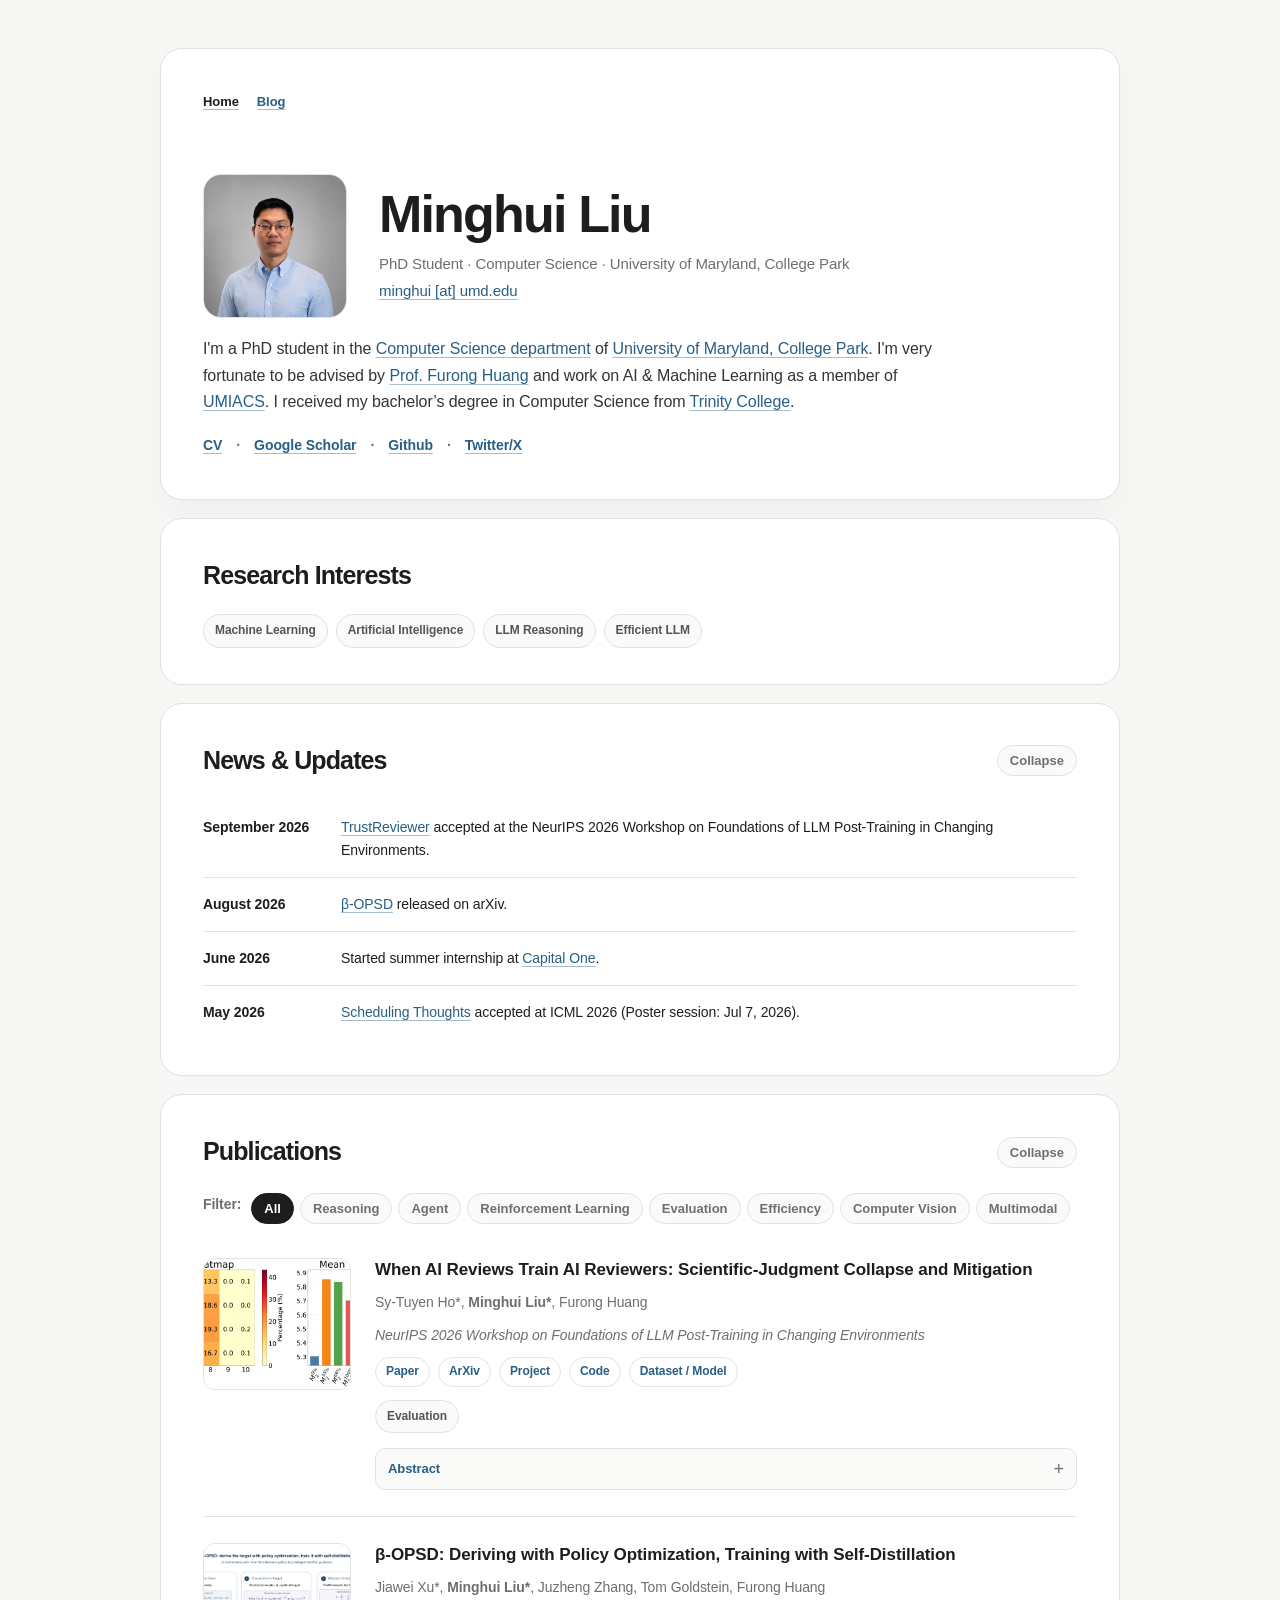
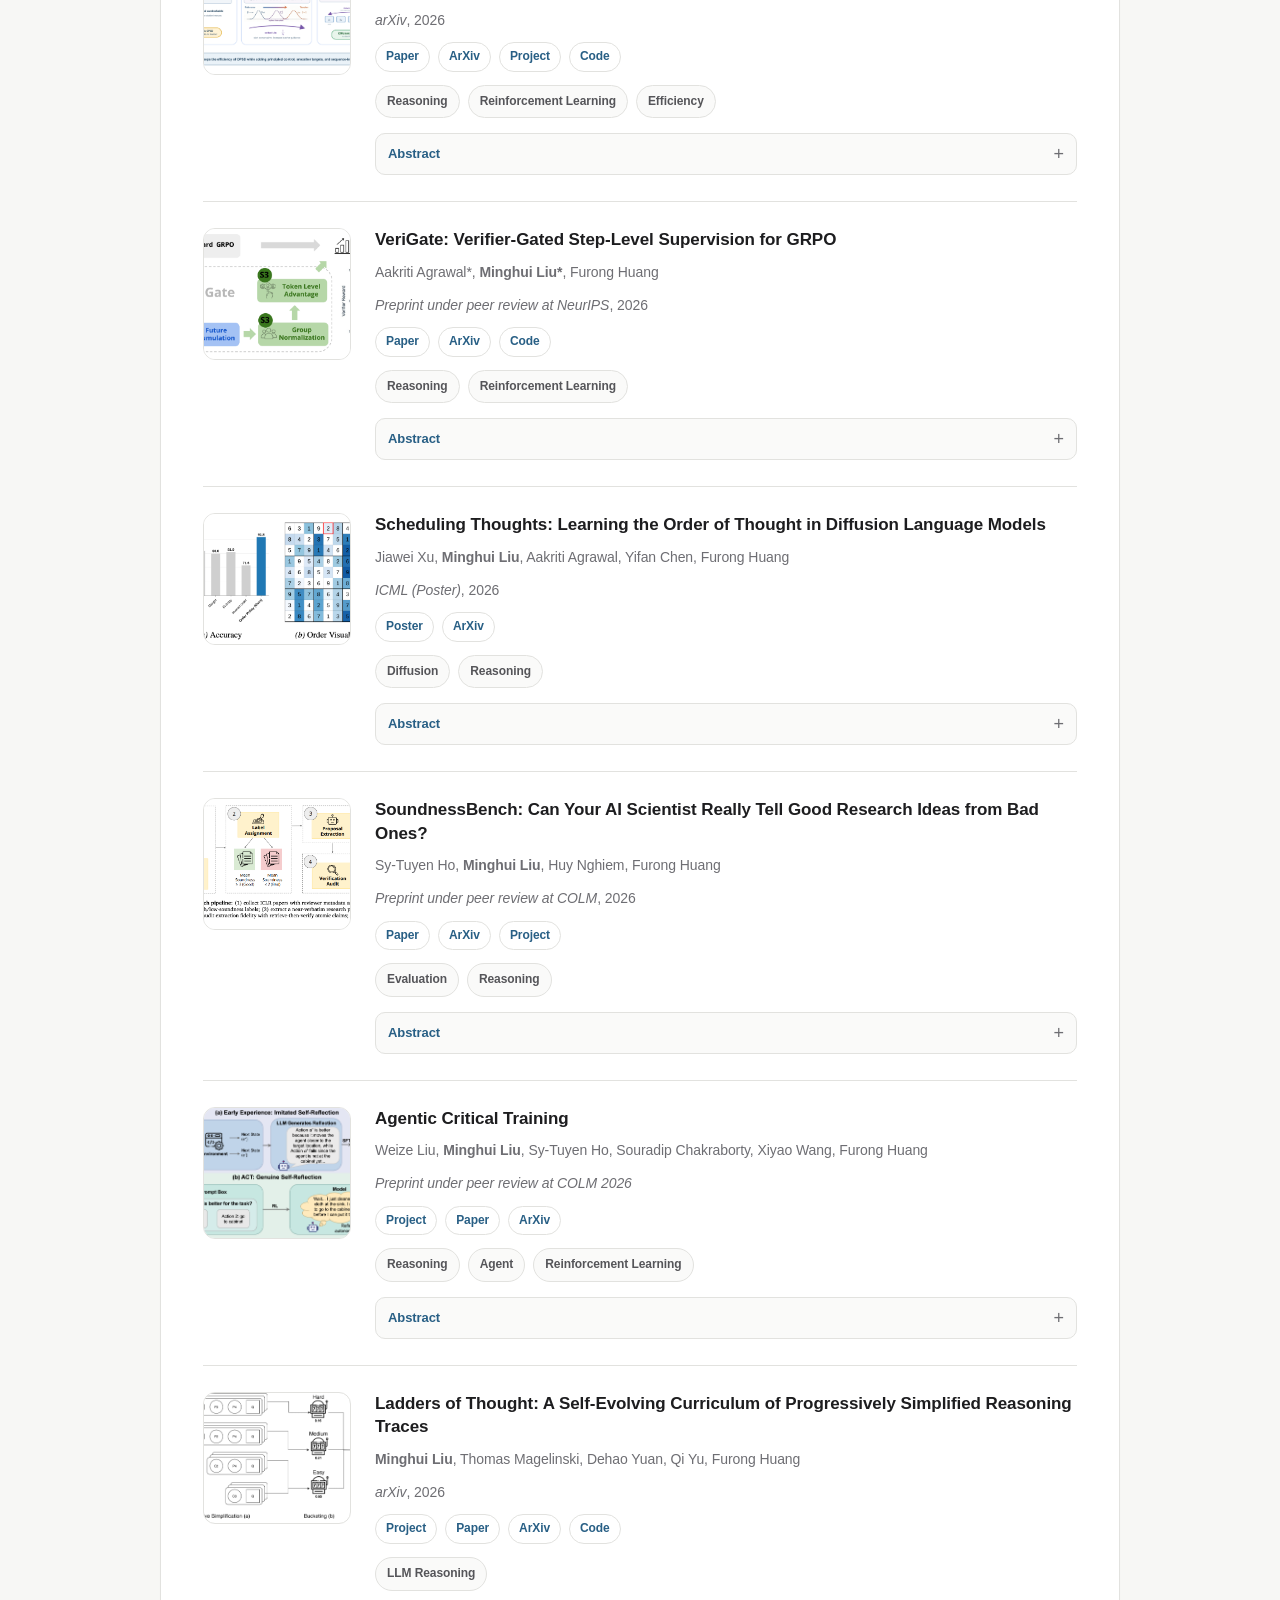
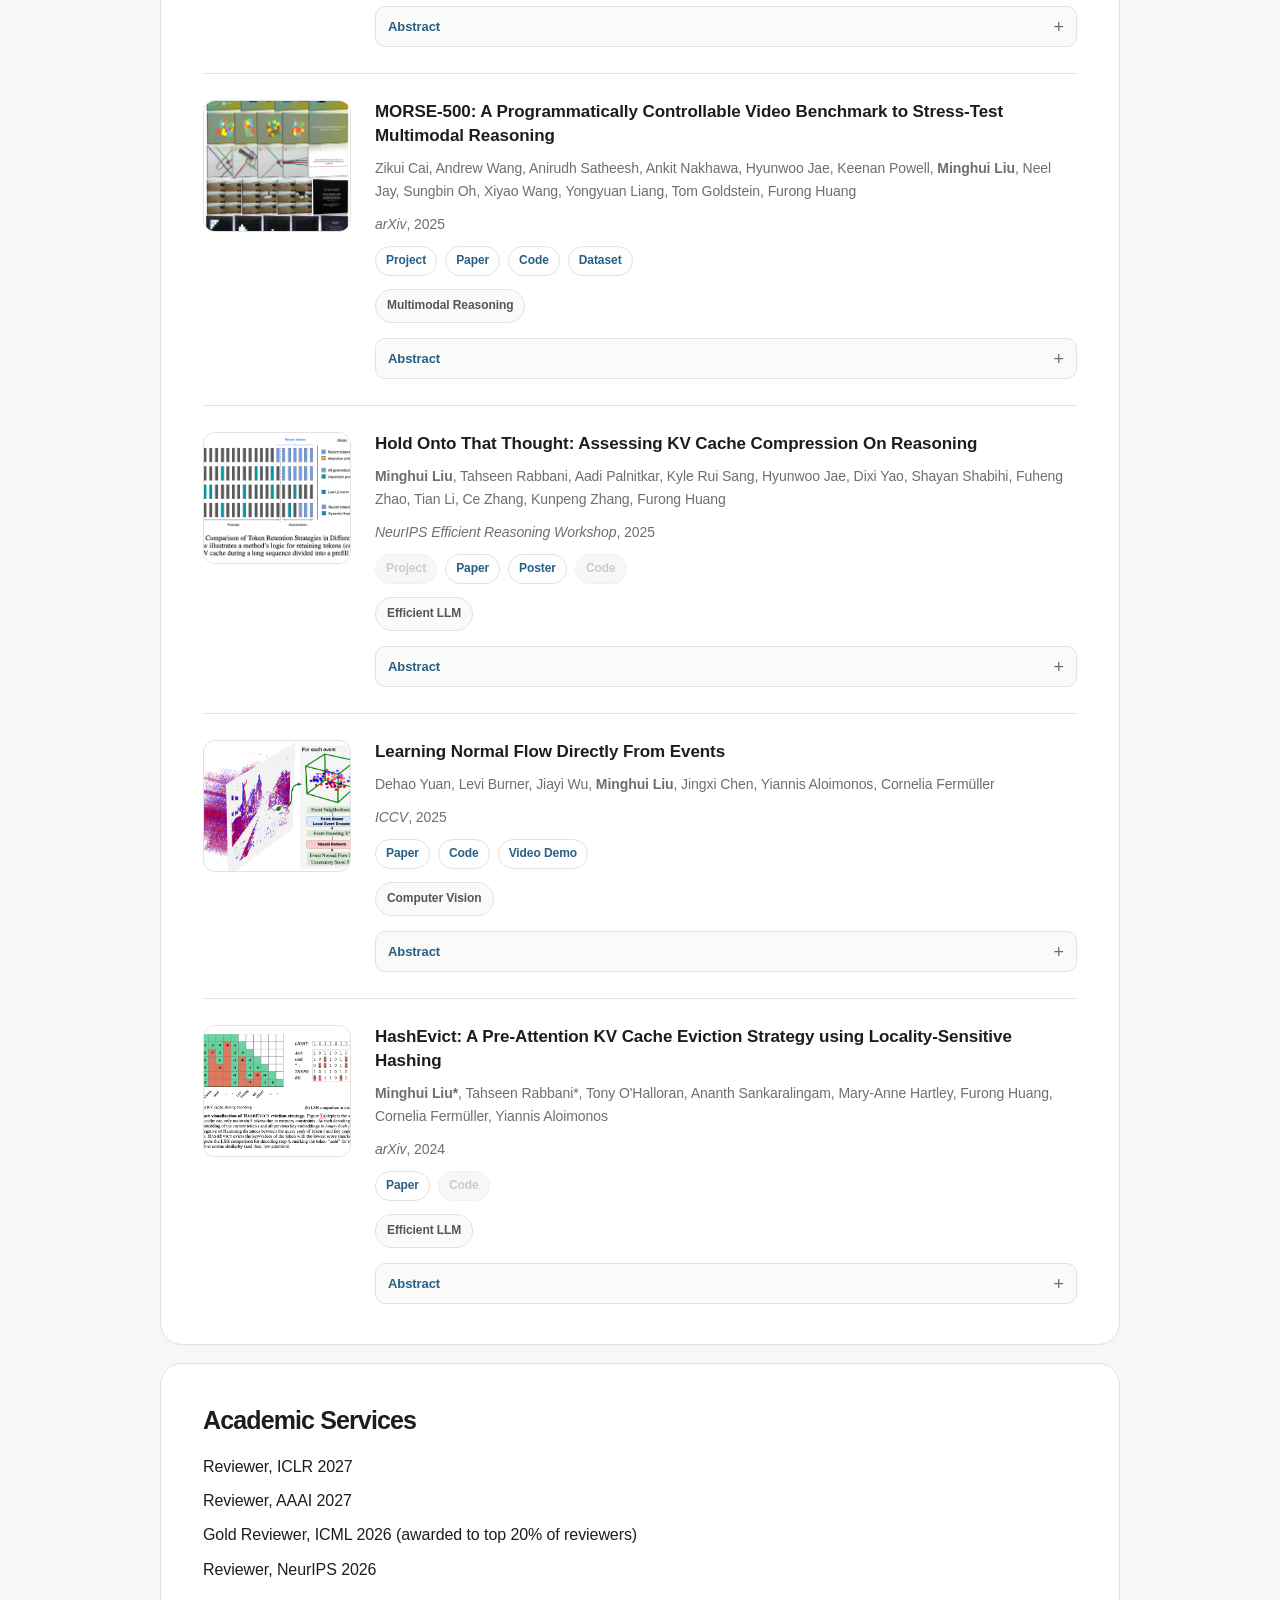
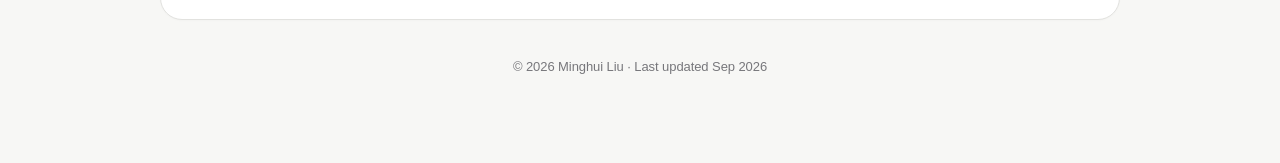
==== commit 3972bac1: "Update TrustReviewer workshop acceptance" ====
--- a/index.html
+++ b/index.html
@@ -65,7 +65,7 @@
       <ul class="timeline" data-section="news">
         <li>
           <span class="timeline__date">September 2026</span>
-          <span class="timeline__text"><a href="https://arxiv.org/abs/2609.20942">TrustReviewer</a> released on arXiv.</span>
+          <span class="timeline__text"><a href="https://arxiv.org/abs/2609.20942">TrustReviewer</a> accepted at the NeurIPS 2026 Workshop on Foundations of LLM Post-Training in Changing Environments.</span>
         </li>
         <li>
           <span class="timeline__date">August 2026</span>
@@ -106,7 +106,7 @@
           <div class="pub-body">
             <p class="pub-title">When AI Reviews Train AI Reviewers: Scientific-Judgment Collapse and Mitigation</p>
             <p class="pub-meta">Sy-Tuyen Ho*, <strong>Minghui Liu*</strong>, Furong Huang</p>
-            <p class="pub-meta"><em>arXiv</em>, 2026</p>
+            <p class="pub-meta"><em>NeurIPS 2026 Workshop on Foundations of LLM Post-Training in Changing Environments</em></p>
             <div class="pub-links">
               <a href="https://arxiv.org/pdf/2609.20942">Paper</a>
               <a href="https://arxiv.org/abs/2609.20942">ArXiv</a>
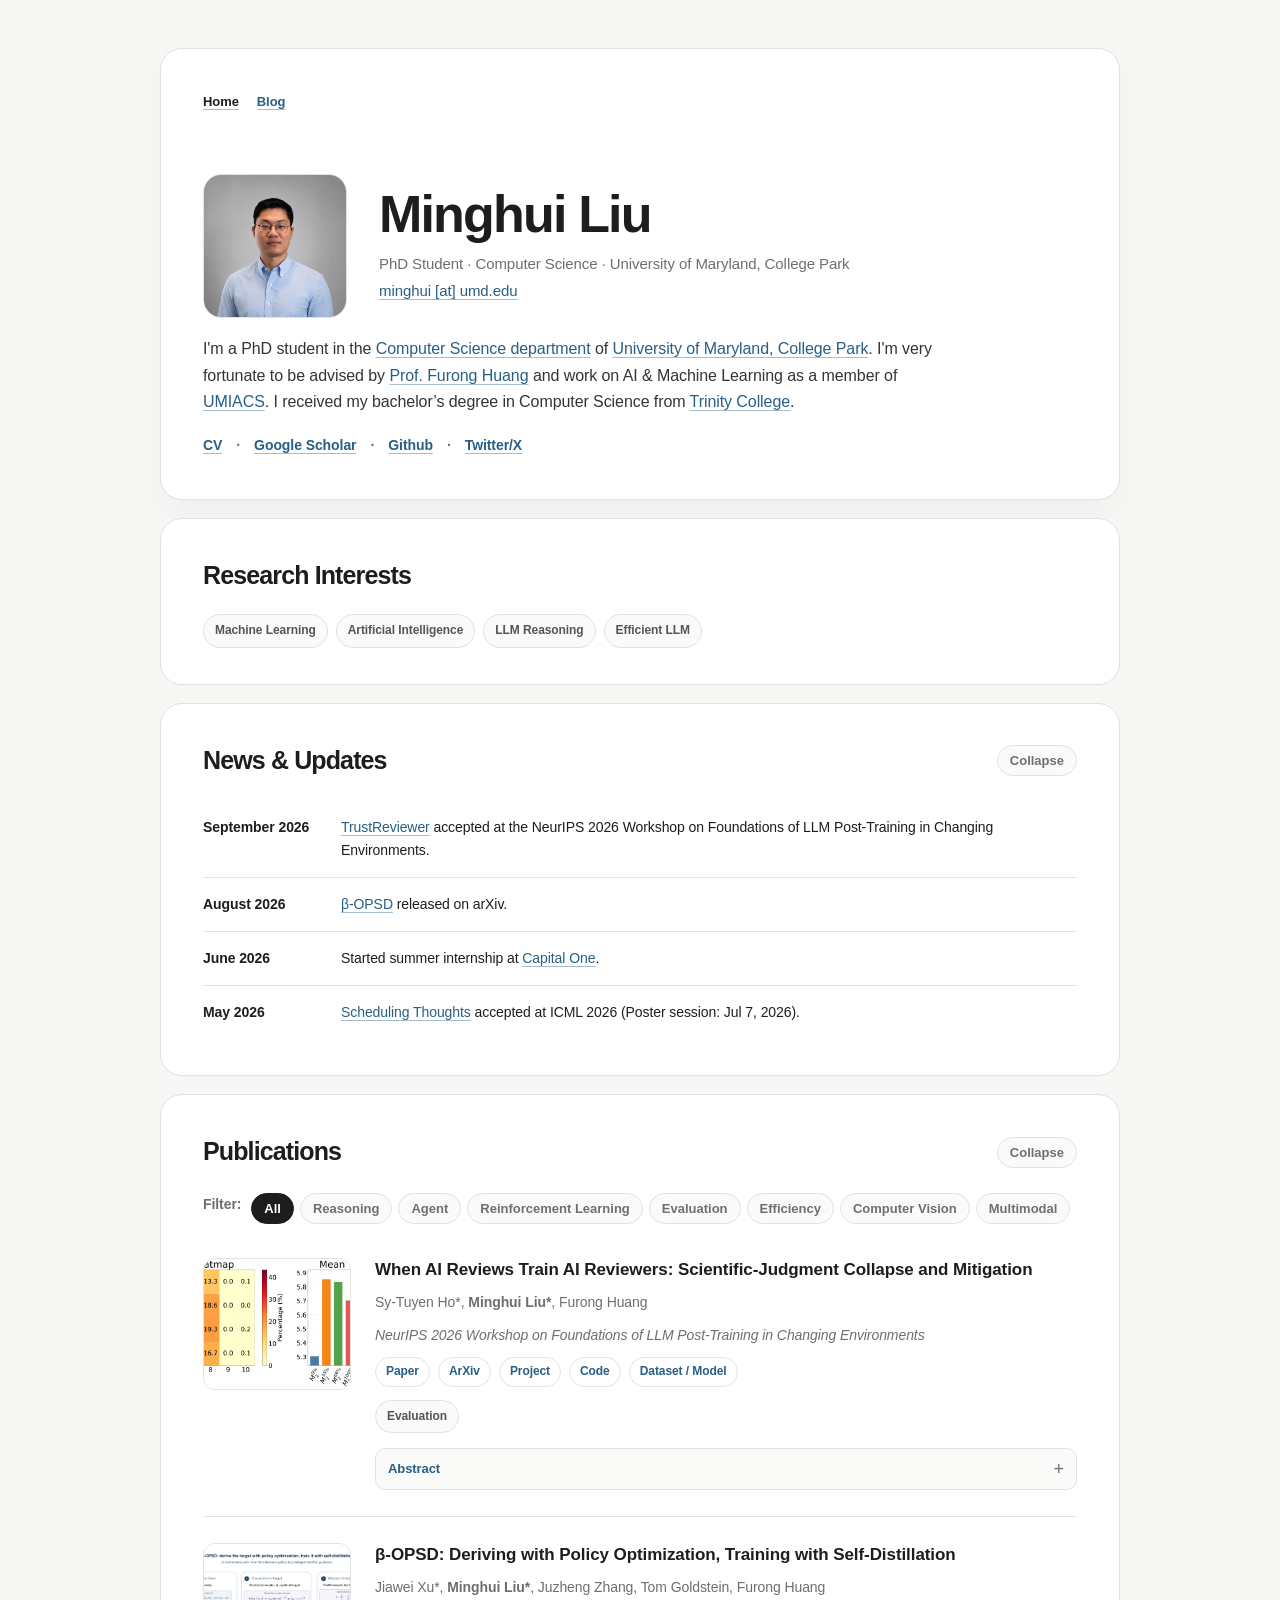
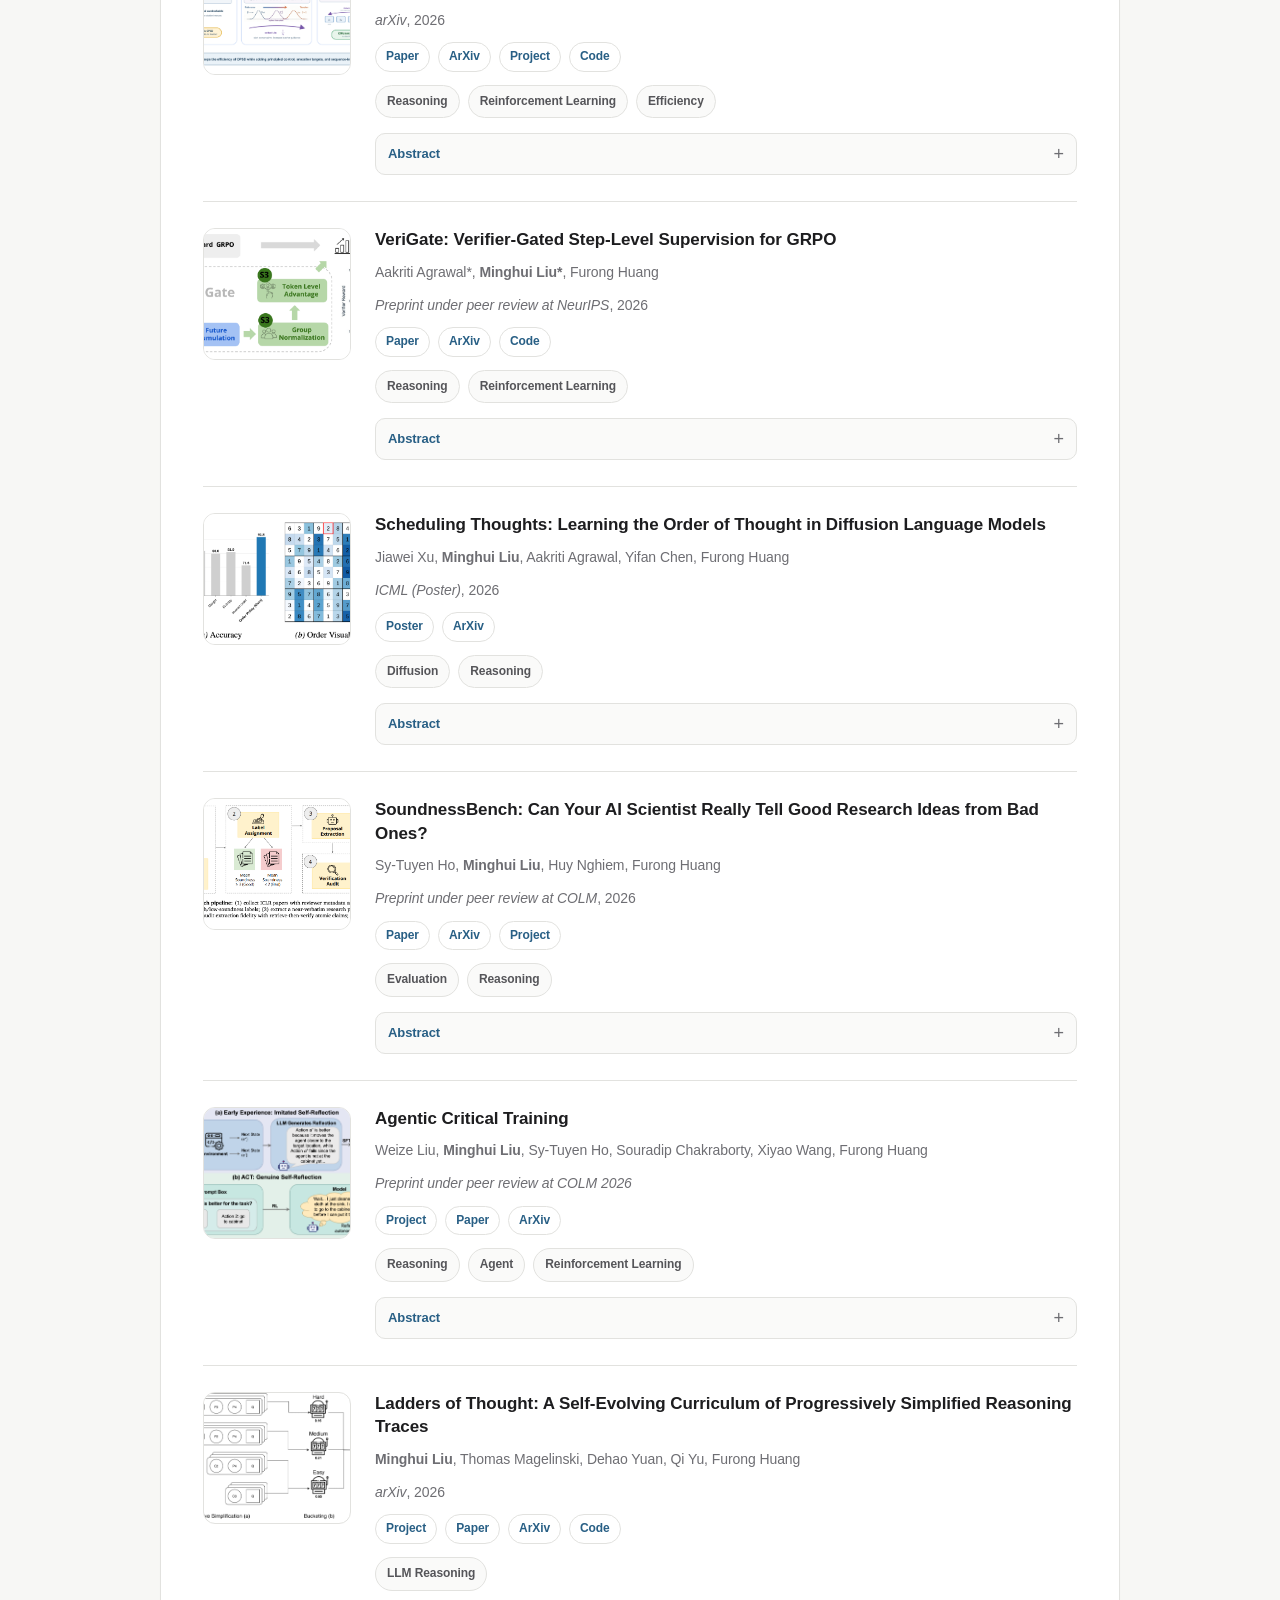
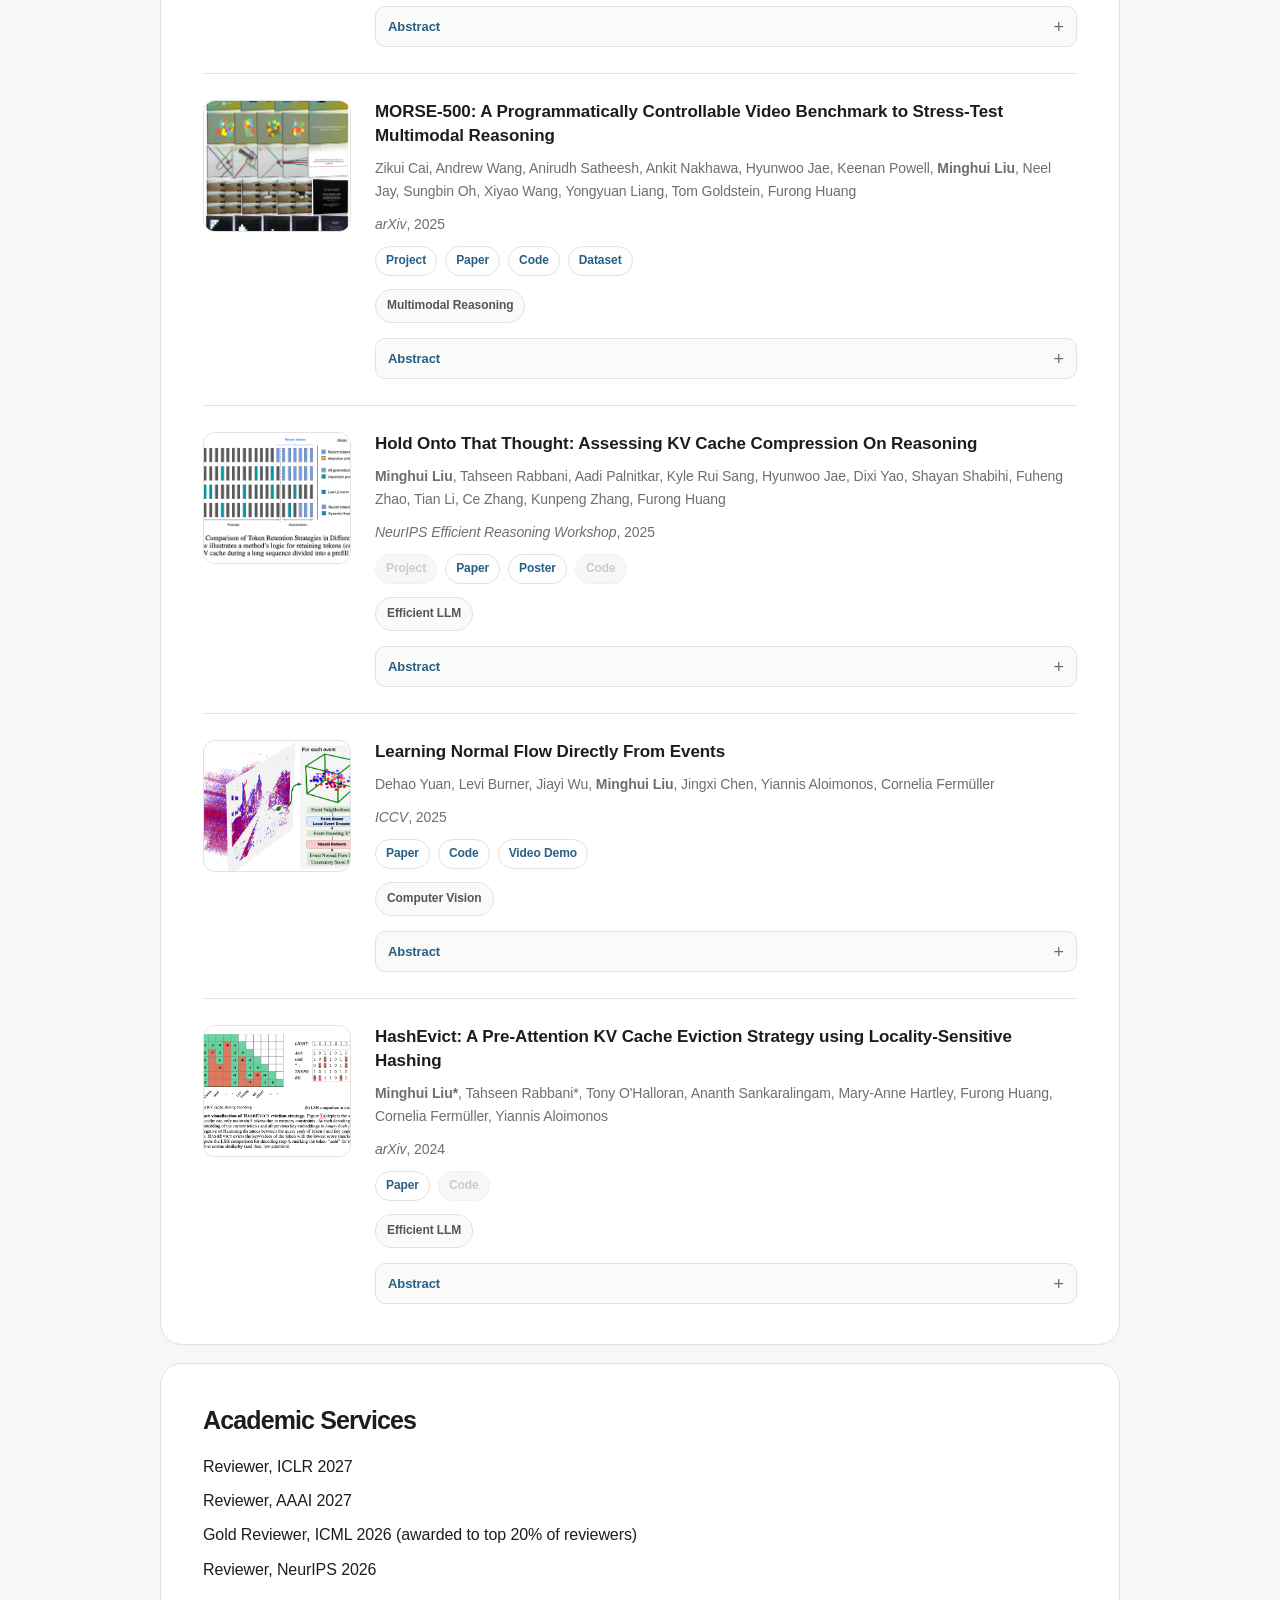
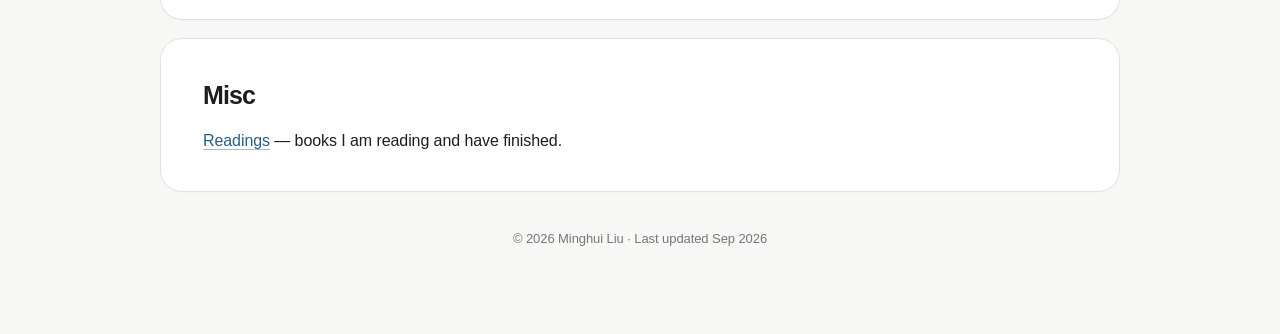
==== commit 8f768324: "Add Literal reading list page" ====
--- a/index.html
+++ b/index.html
@@ -351,6 +351,13 @@
         <li>Reviewer, NeurIPS 2026</li>
       </ul>
     </section>
+
+    <section class="block" id="misc">
+      <h2>Misc</h2>
+      <ul class="list-plain">
+        <li><a href="readings.html">Readings</a> — books I am reading and have finished.</li>
+      </ul>
+    </section>
   </main>
 
   <footer class="site-footer">
--- a/styles.css
+++ b/styles.css
@@ -1229,6 +1229,99 @@
   font-size: 13px;
 }
 
+/* Readings page. */
+.reading-section__header {
+  display: flex;
+  align-items: baseline;
+  justify-content: space-between;
+  gap: 20px;
+  margin-bottom: 26px;
+}
+
+.reading-count {
+  color: var(--muted);
+  font-size: 13px;
+  white-space: nowrap;
+}
+
+.book-grid {
+  display: grid;
+  grid-template-columns: repeat(auto-fill, minmax(150px, 1fr));
+  gap: 34px 24px;
+}
+
+.book-card {
+  min-width: 0;
+}
+
+.book-cover {
+  display: block;
+  overflow: hidden;
+  aspect-ratio: 2 / 3;
+  border: 1px solid var(--border);
+  border-radius: 8px;
+  background: #ececea;
+  box-shadow: 0 8px 20px rgba(0, 0, 0, 0.08);
+  text-decoration: none;
+  transition: transform 160ms ease, box-shadow 160ms ease;
+}
+
+.book-cover:hover,
+.book-cover:focus-visible {
+  transform: translateY(-3px);
+  box-shadow: 0 12px 28px rgba(0, 0, 0, 0.13);
+}
+
+.book-cover img {
+  display: block;
+  width: 100%;
+  height: 100%;
+  object-fit: cover;
+}
+
+.book-cover__fallback {
+  display: grid;
+  width: 100%;
+  height: 100%;
+  place-items: center;
+  color: #77777b;
+  font-size: 42px;
+  font-weight: 600;
+}
+
+.book-card__text {
+  padding-top: 14px;
+}
+
+.book-card h3 {
+  margin: 0;
+  font-size: 15px;
+  font-weight: 650;
+  line-height: 1.35;
+  letter-spacing: -0.015em;
+}
+
+.book-card p {
+  margin: 5px 0 0;
+  color: var(--muted);
+  font-size: 13px;
+  line-height: 1.4;
+}
+
+.reading-status,
+.reading-notice {
+  color: var(--muted);
+}
+
+.reading-status {
+  grid-column: 1 / -1;
+  margin: 0;
+}
+
+.reading-status--error {
+  color: #8a3b35;
+}
+
 @media (max-width: 720px) {
   .floating-toc {
     top: auto;
@@ -1295,6 +1388,11 @@
     gap: 14px;
   }
 
+  .book-grid {
+    grid-template-columns: repeat(2, minmax(0, 1fr));
+    gap: 28px 18px;
+  }
+
   .pub-thumb {
     margin: 0;
   }
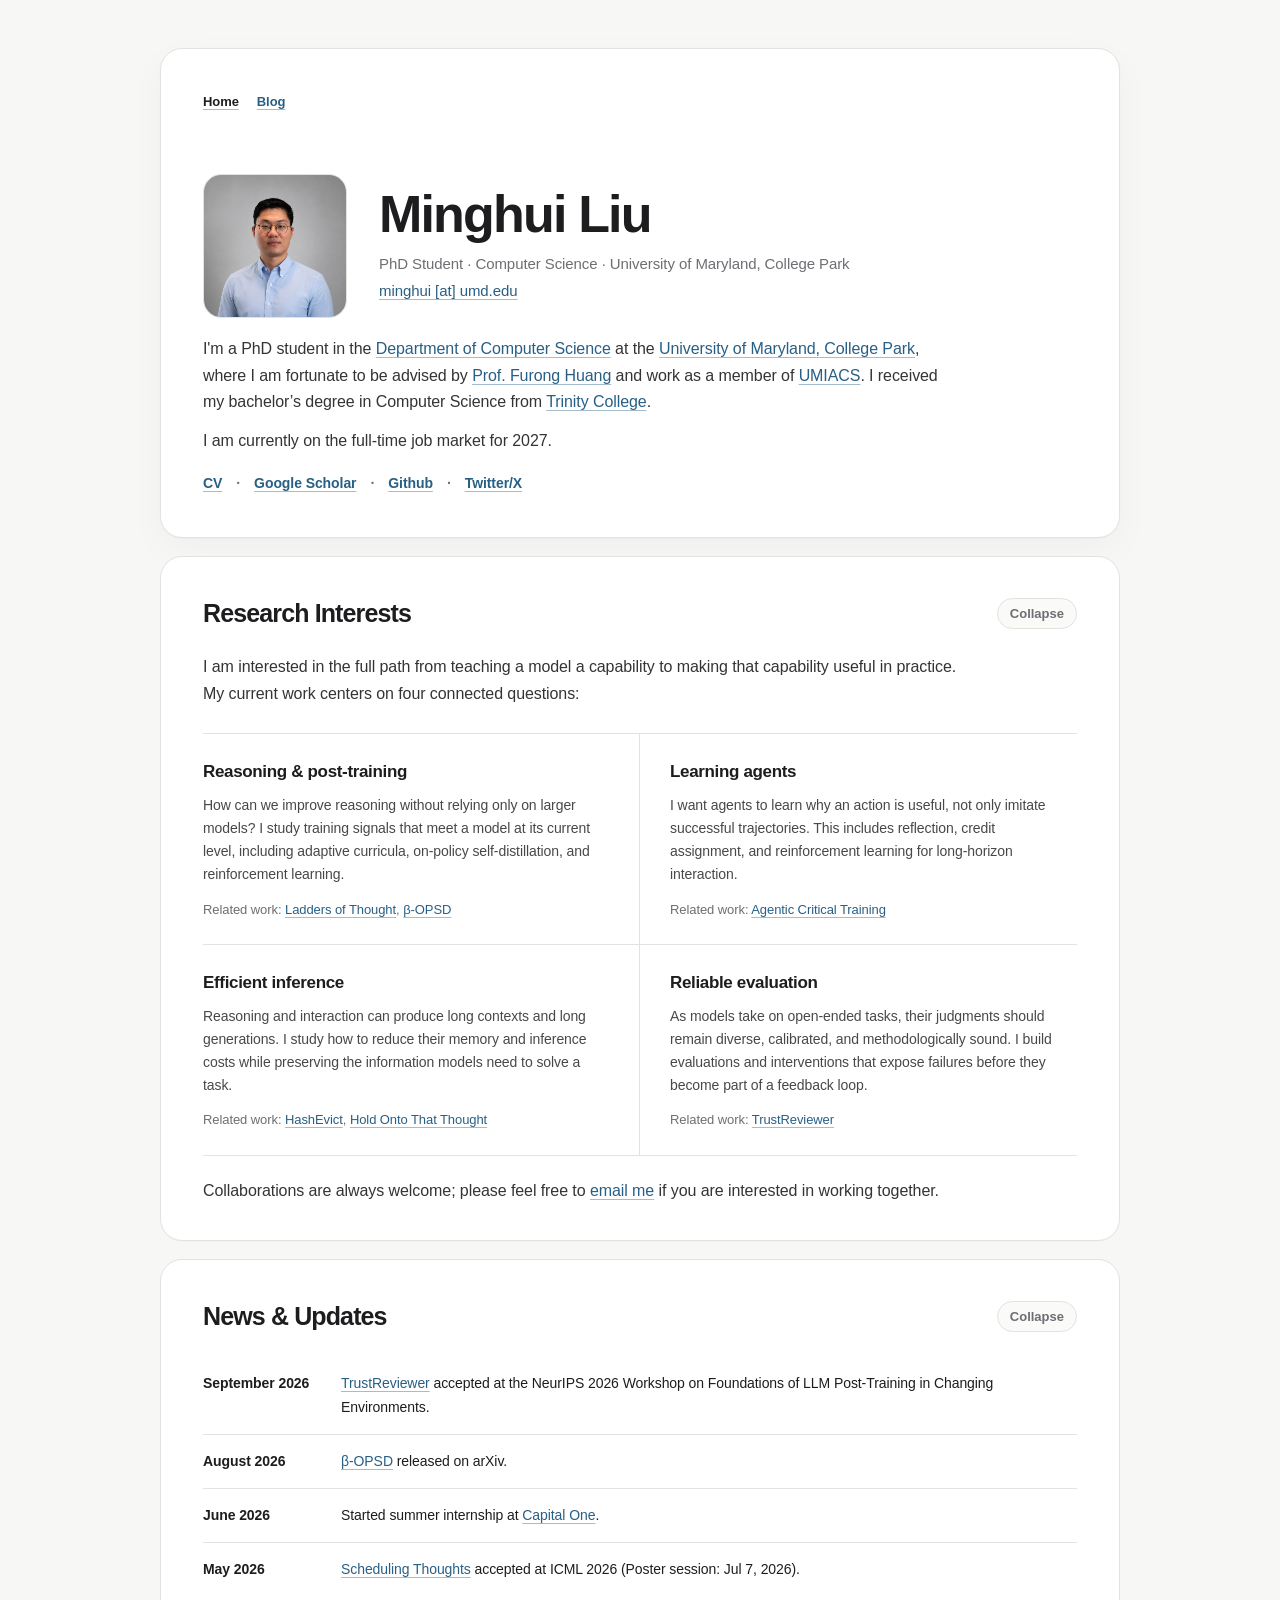
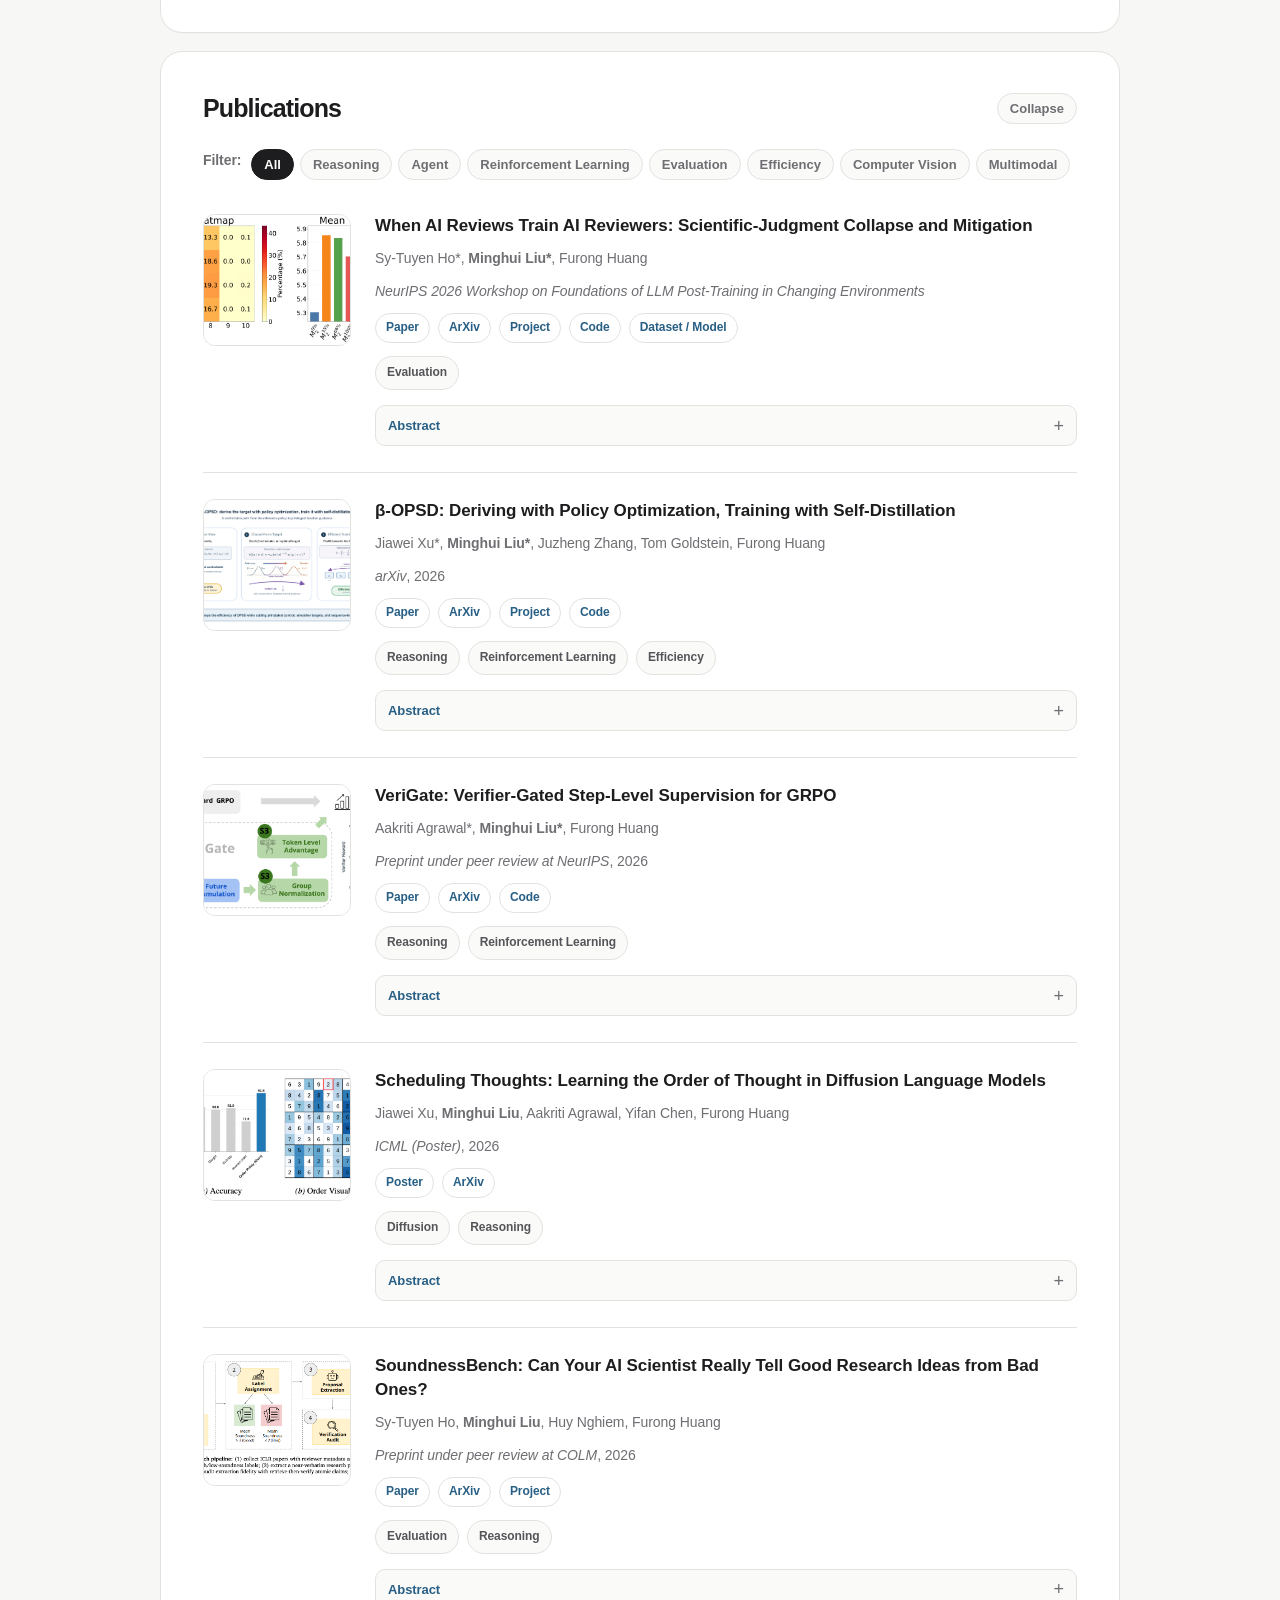
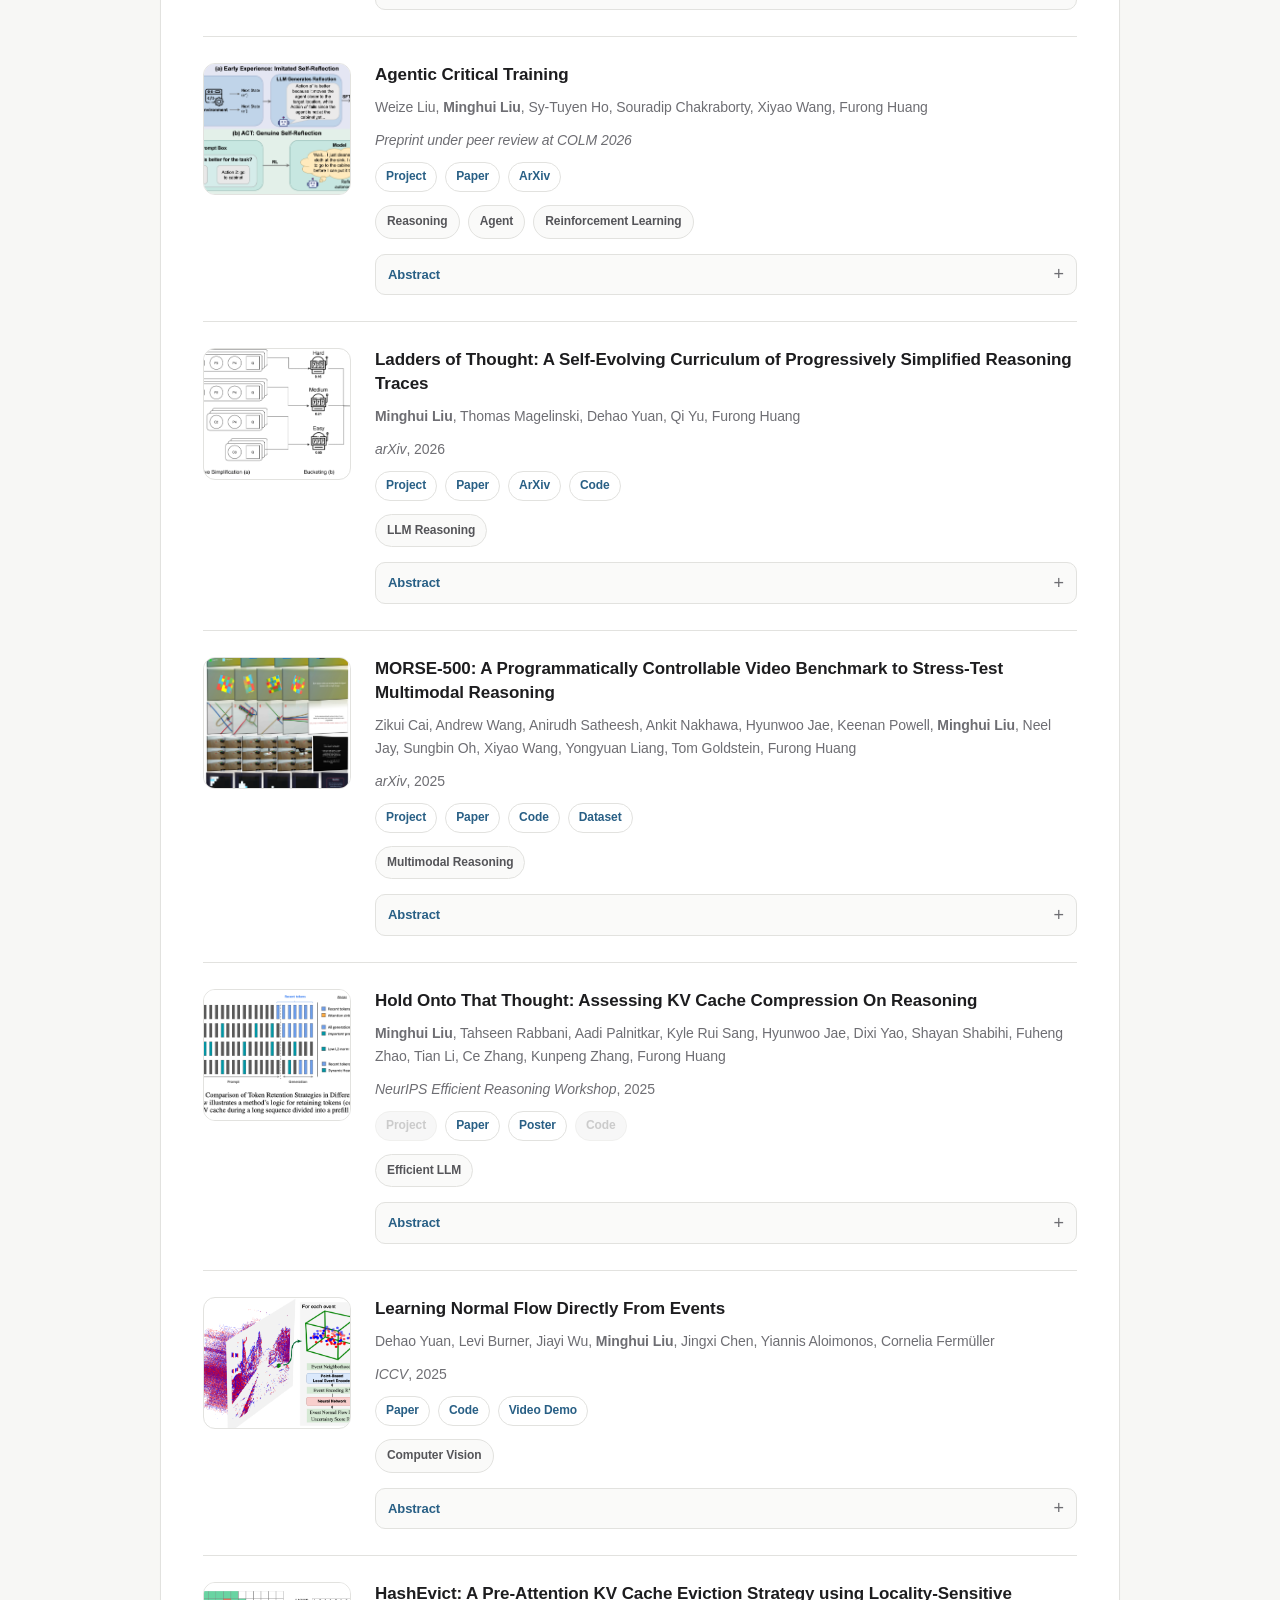
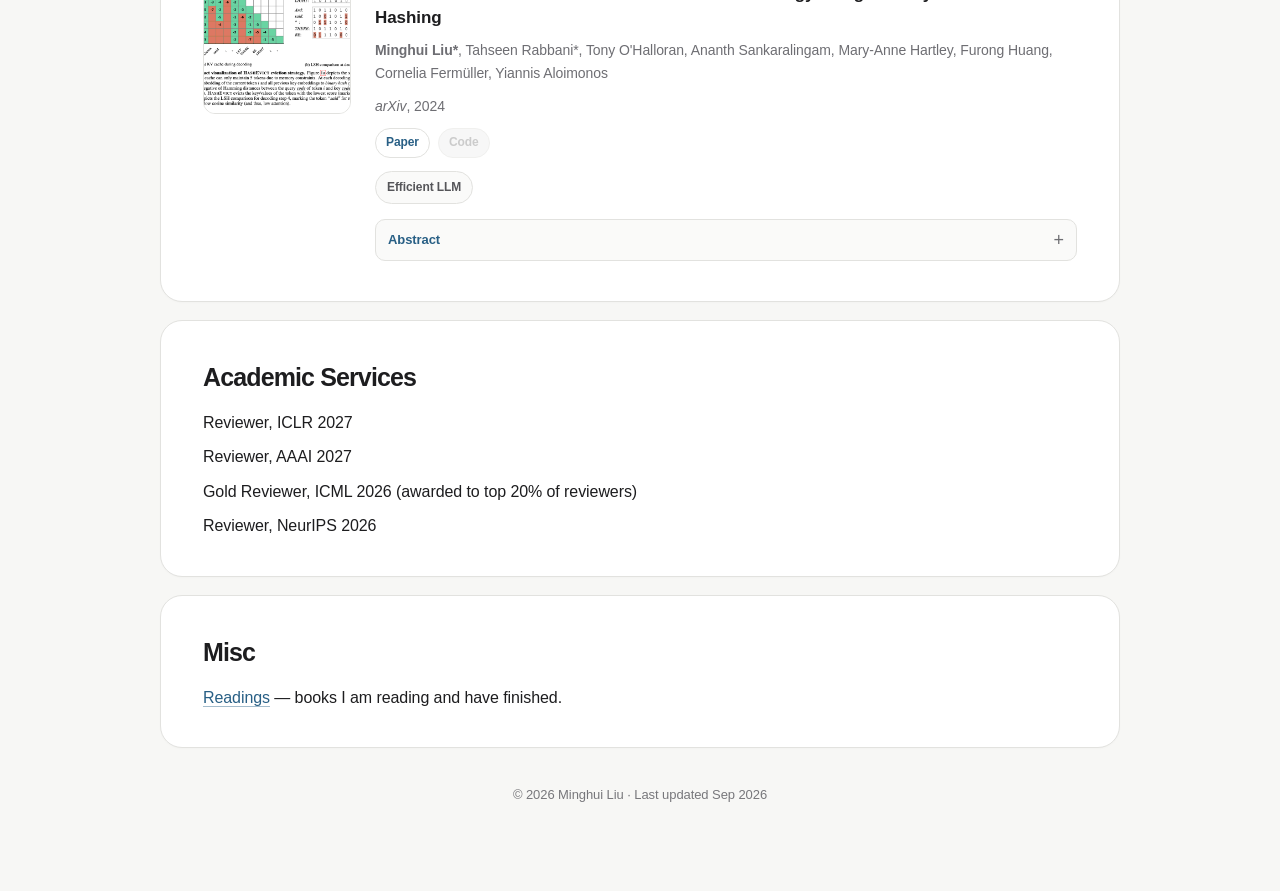
==== commit 5c00977b: "Expand bio and research interests" ====
--- a/index.html
+++ b/index.html
@@ -30,11 +30,14 @@
         <p class="profile__contact"><a href="mailto:minghui@umd.edu">minghui [at] umd.edu</a> </p>
       </div>
     </div>
-    <p class="profile__intro">
-        I'm a PhD student in the <a href="https://cs.umd.edu/">Computer Science department</a> of <a href="https://umd.edu/">University of Maryland, College Park</a>. 
-        I'm very fortunate to be advised by <a href="http://furong-huang.com/">Prof. Furong Huang</a> and work on AI & Machine Learning as a member of <a href="https://umiacs.umd.edu/">UMIACS</a>.
-        I received my bachelor’s degree in Computer Science from <a href="https://trincoll.edu/">Trinity College</a>.
-    </p>
+    <div class="profile__bio">
+      <p class="profile__intro">
+        I'm a PhD student in the <a href="https://cs.umd.edu/">Department of Computer Science</a> at the <a href="https://umd.edu/">University of Maryland, College Park</a>, where I am fortunate to be advised by <a href="http://furong-huang.com/">Prof. Furong Huang</a> and work as a member of <a href="https://umiacs.umd.edu/">UMIACS</a>. I received my bachelor’s degree in Computer Science from <a href="https://trincoll.edu/">Trinity College</a>.
+      </p>
+      <p class="profile__intro">
+        I am currently on the full-time job market for 2027.
+      </p>
+    </div>
     <p class="profile__links">
       <a href="data/mliu-cv.pdf">CV</a>
       <span aria-hidden="true">·</span>
@@ -48,13 +51,36 @@
 
   <main>
     <section class="block" id="interests">
-      <h2>Research Interests</h2>
-      <ul class="pill-list">
-        <li>Machine Learning</li>
-        <li>Artificial Intelligence</li>
-        <li>LLM Reasoning</li>
-        <li>Efficient LLM</li>
-      </ul>
+      <div class="block__header">
+        <h2>Research Interests</h2>
+        <button class="btn-ghost" data-toggle="interests">Collapse</button>
+      </div>
+      <div data-section="interests">
+        <p class="research-intro">I am interested in the full path from teaching a model a capability to making that capability useful in practice. My current work centers on four connected questions:</p>
+        <div class="research-areas">
+          <article class="research-area">
+            <h3>Reasoning &amp; post-training</h3>
+            <p>How can we improve reasoning without relying only on larger models? I study training signals that meet a model at its current level, including adaptive curricula, on-policy self-distillation, and reinforcement learning.</p>
+            <p class="research-area__works">Related work: <a href="https://minghui-liu.github.io/ladders_of_thought/">Ladders of Thought</a>, <a href="https://umd-huang-lab.github.io/beta-opsd/">β-OPSD</a></p>
+          </article>
+          <article class="research-area">
+            <h3>Learning agents</h3>
+            <p>I want agents to learn why an action is useful, not only imitate successful trajectories. This includes reflection, credit assignment, and reinforcement learning for long-horizon interaction.</p>
+            <p class="research-area__works">Related work: <a href="https://attention-is-all-i-need.github.io/ACT/">Agentic Critical Training</a></p>
+          </article>
+          <article class="research-area">
+            <h3>Efficient inference</h3>
+            <p>Reasoning and interaction can produce long contexts and long generations. I study how to reduce their memory and inference costs while preserving the information models need to solve a task.</p>
+            <p class="research-area__works">Related work: <a href="https://arxiv.org/abs/2412.16187">HashEvict</a>, <a href="https://arxiv.org/abs/2512.12008">Hold Onto That Thought</a></p>
+          </article>
+          <article class="research-area">
+            <h3>Reliable evaluation</h3>
+            <p>As models take on open-ended tasks, their judgments should remain diverse, calibrated, and methodologically sound. I build evaluations and interventions that expose failures before they become part of a feedback loop.</p>
+            <p class="research-area__works">Related work: <a href="https://hosytuyen.github.io/projects/TrustReviewer/">TrustReviewer</a></p>
+          </article>
+        </div>
+        <p class="research-collaboration">Collaborations are always welcome; please feel free to <a href="mailto:minghui@umd.edu">email me</a> if you are interested in working together.</p>
+      </div>
     </section>
 
     <section class="block" id="news">
--- a/styles.css
+++ b/styles.css
@@ -688,6 +688,15 @@
   color: #343437;
 }
 
+.profile__bio {
+  display: grid;
+  gap: 12px;
+}
+
+.profile__bio .profile__intro {
+  margin: 0;
+}
+
 .profile__links {
   justify-content: flex-start;
   gap: 10px 14px;
@@ -731,6 +740,59 @@
   color: #555559;
   font-size: 12px;
   font-weight: 550;
+}
+
+.research-intro {
+  max-width: 760px;
+  margin: 14px 0 0;
+  color: #343437;
+}
+
+.research-collaboration {
+  max-width: 760px;
+  margin: 22px 0 0;
+  color: #343437;
+}
+
+.research-areas {
+  display: grid;
+  grid-template-columns: repeat(2, minmax(0, 1fr));
+  margin-top: 26px;
+  border-top: 1px solid var(--border);
+}
+
+.research-area {
+  padding: 24px 24px 24px 0;
+  border-bottom: 1px solid var(--border);
+}
+
+.research-area:nth-child(odd) {
+  padding-right: 30px;
+  border-right: 1px solid var(--border);
+}
+
+.research-area:nth-child(even) {
+  padding-left: 30px;
+}
+
+.research-area h3 {
+  margin: 0 0 8px;
+  font-size: 17px;
+  font-weight: 650;
+  letter-spacing: -0.02em;
+}
+
+.research-area p {
+  margin: 0;
+  color: #48484b;
+  font-size: 14px;
+  line-height: 1.65;
+}
+
+.research-area .research-area__works {
+  margin-top: 12px;
+  color: var(--muted);
+  font-size: 13px;
 }
 
 .timeline {
@@ -1388,6 +1450,17 @@
     gap: 14px;
   }
 
+  .research-areas {
+    grid-template-columns: 1fr;
+  }
+
+  .research-area,
+  .research-area:nth-child(odd),
+  .research-area:nth-child(even) {
+    padding: 22px 0;
+    border-right: 0;
+  }
+
   .book-grid {
     grid-template-columns: repeat(2, minmax(0, 1fr));
     gap: 28px 18px;
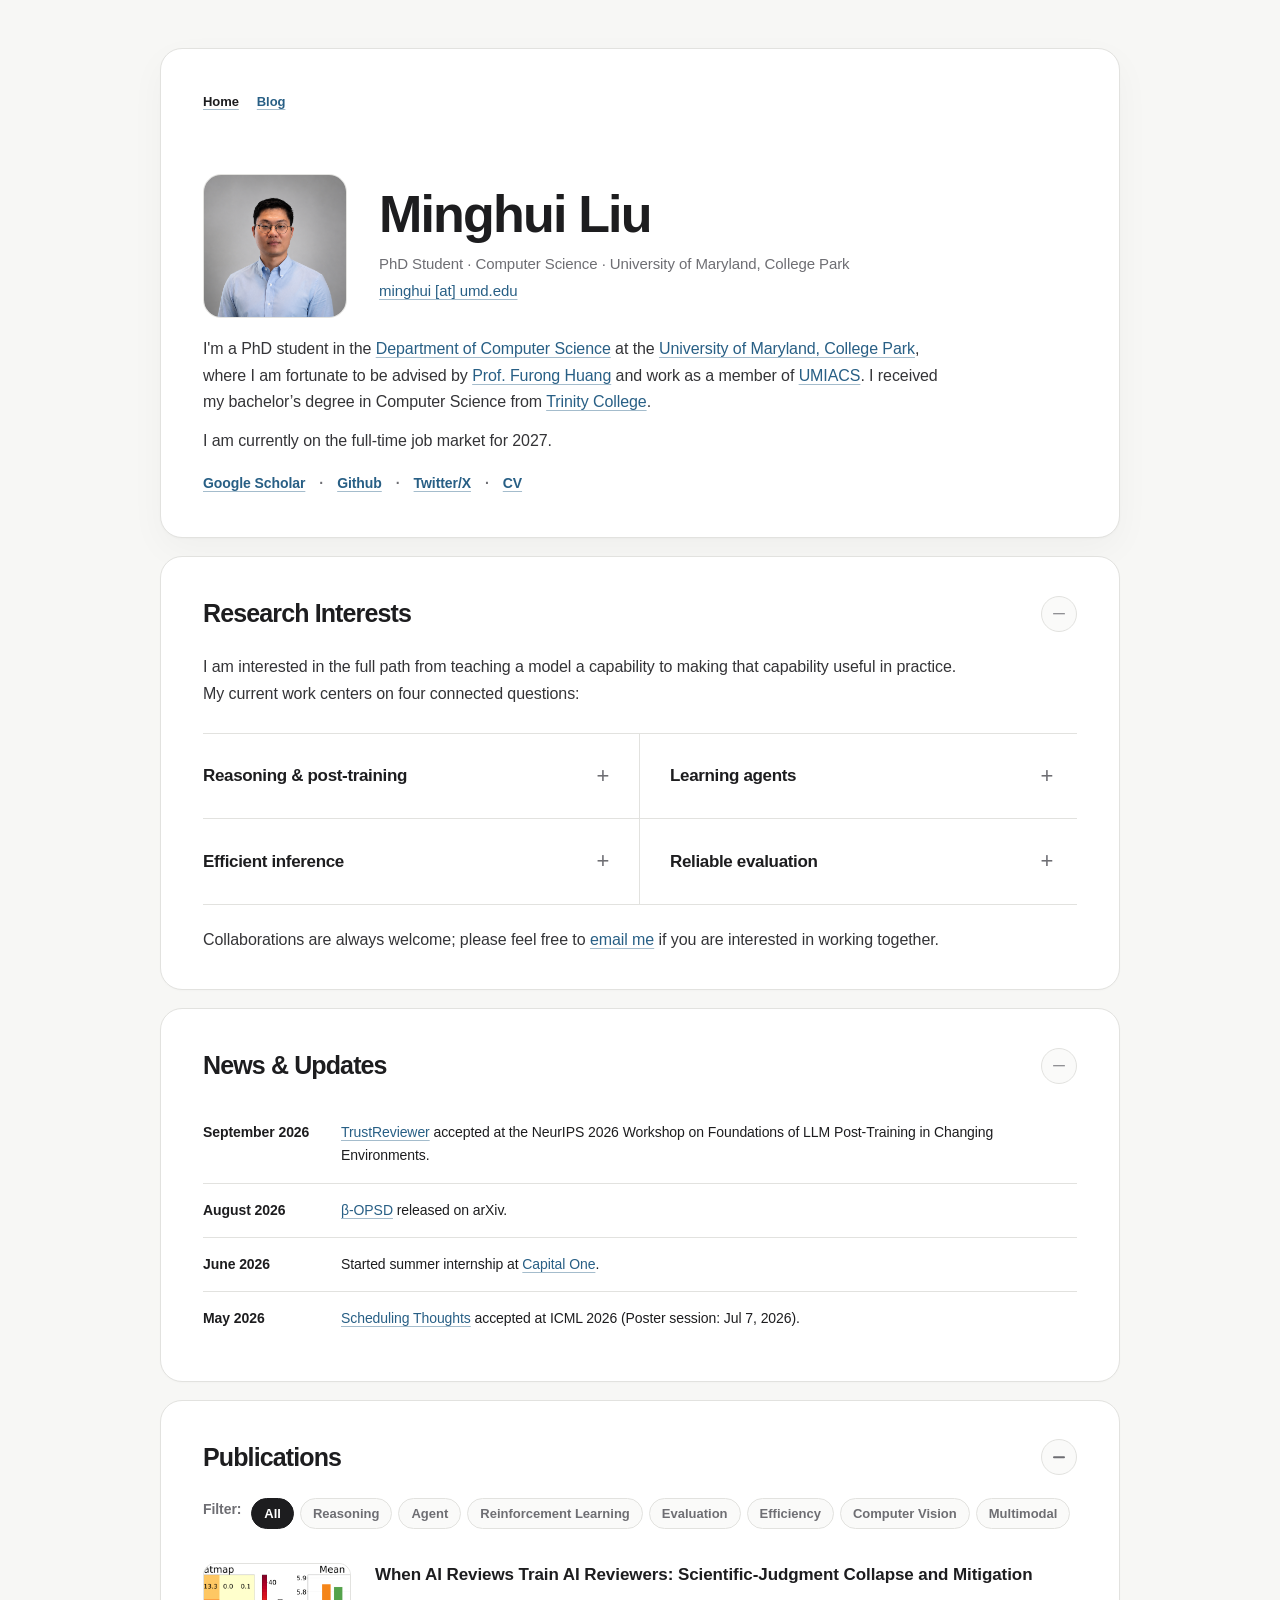
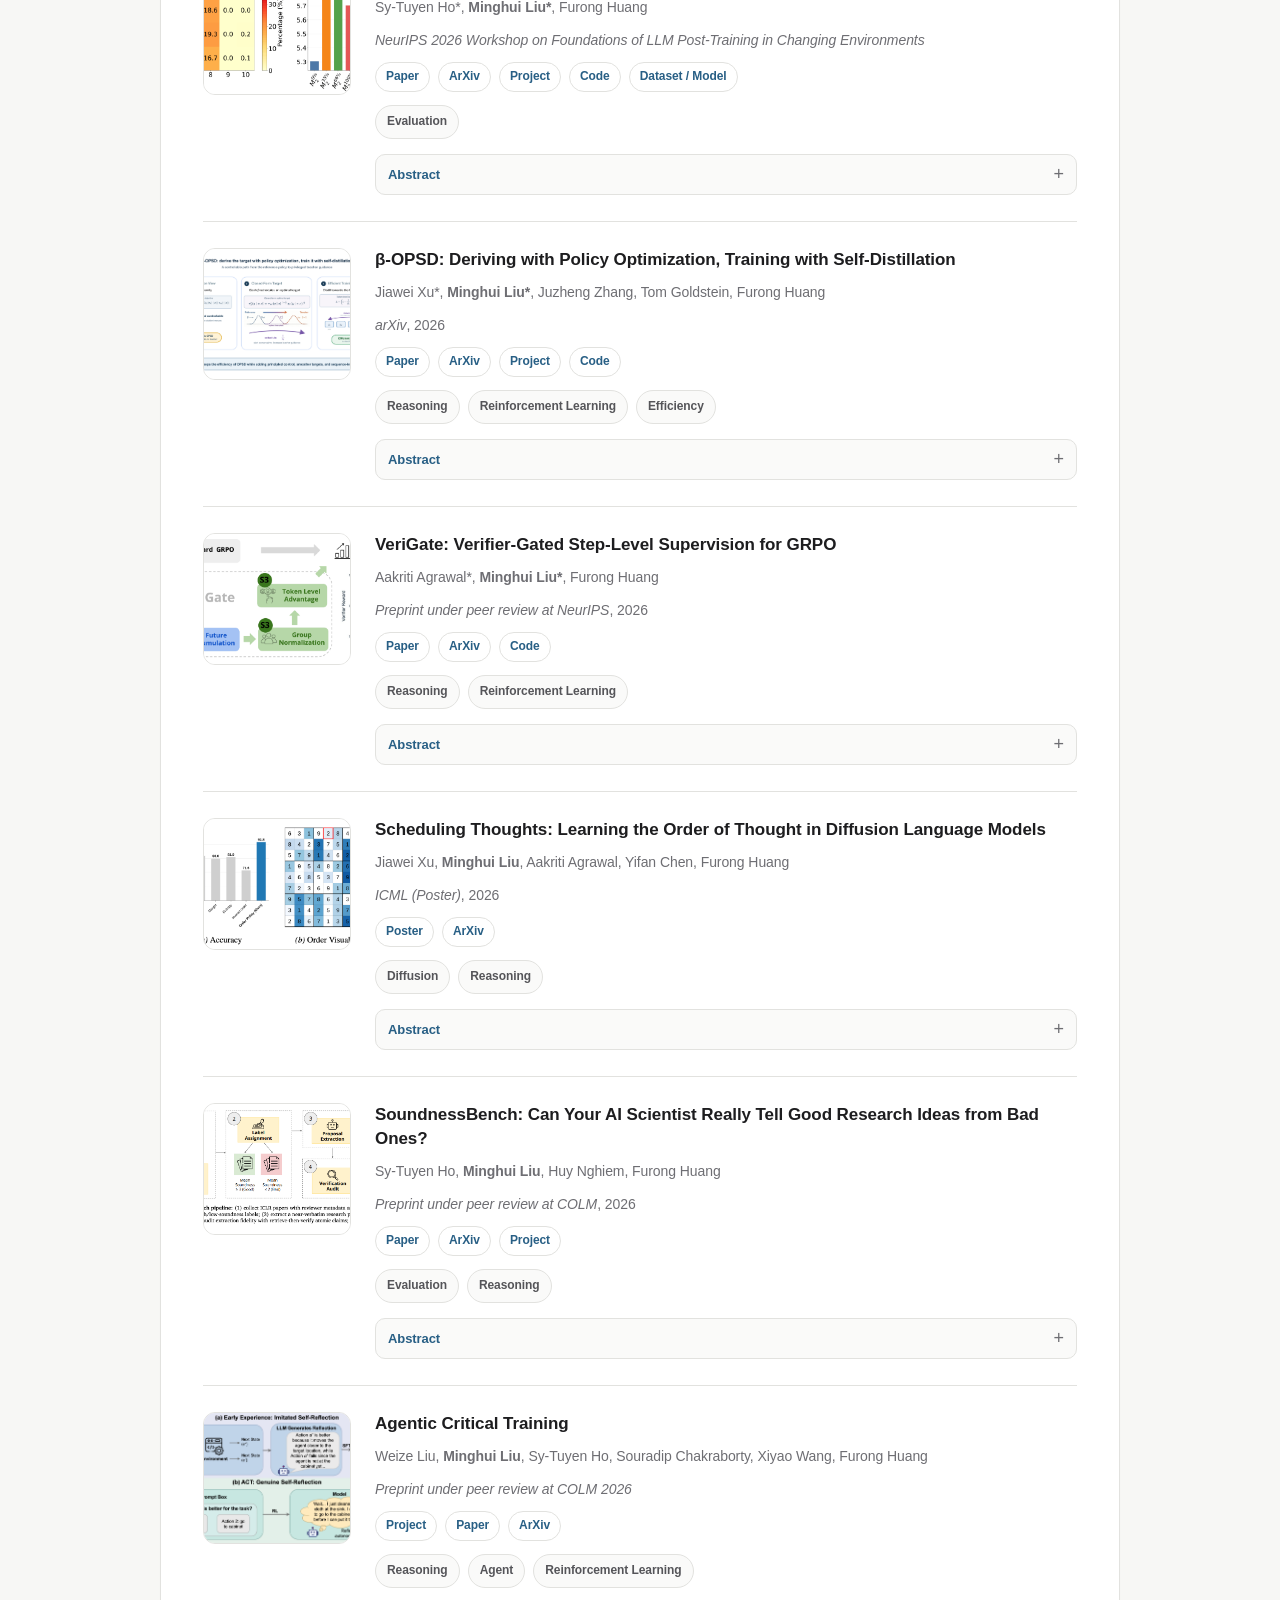
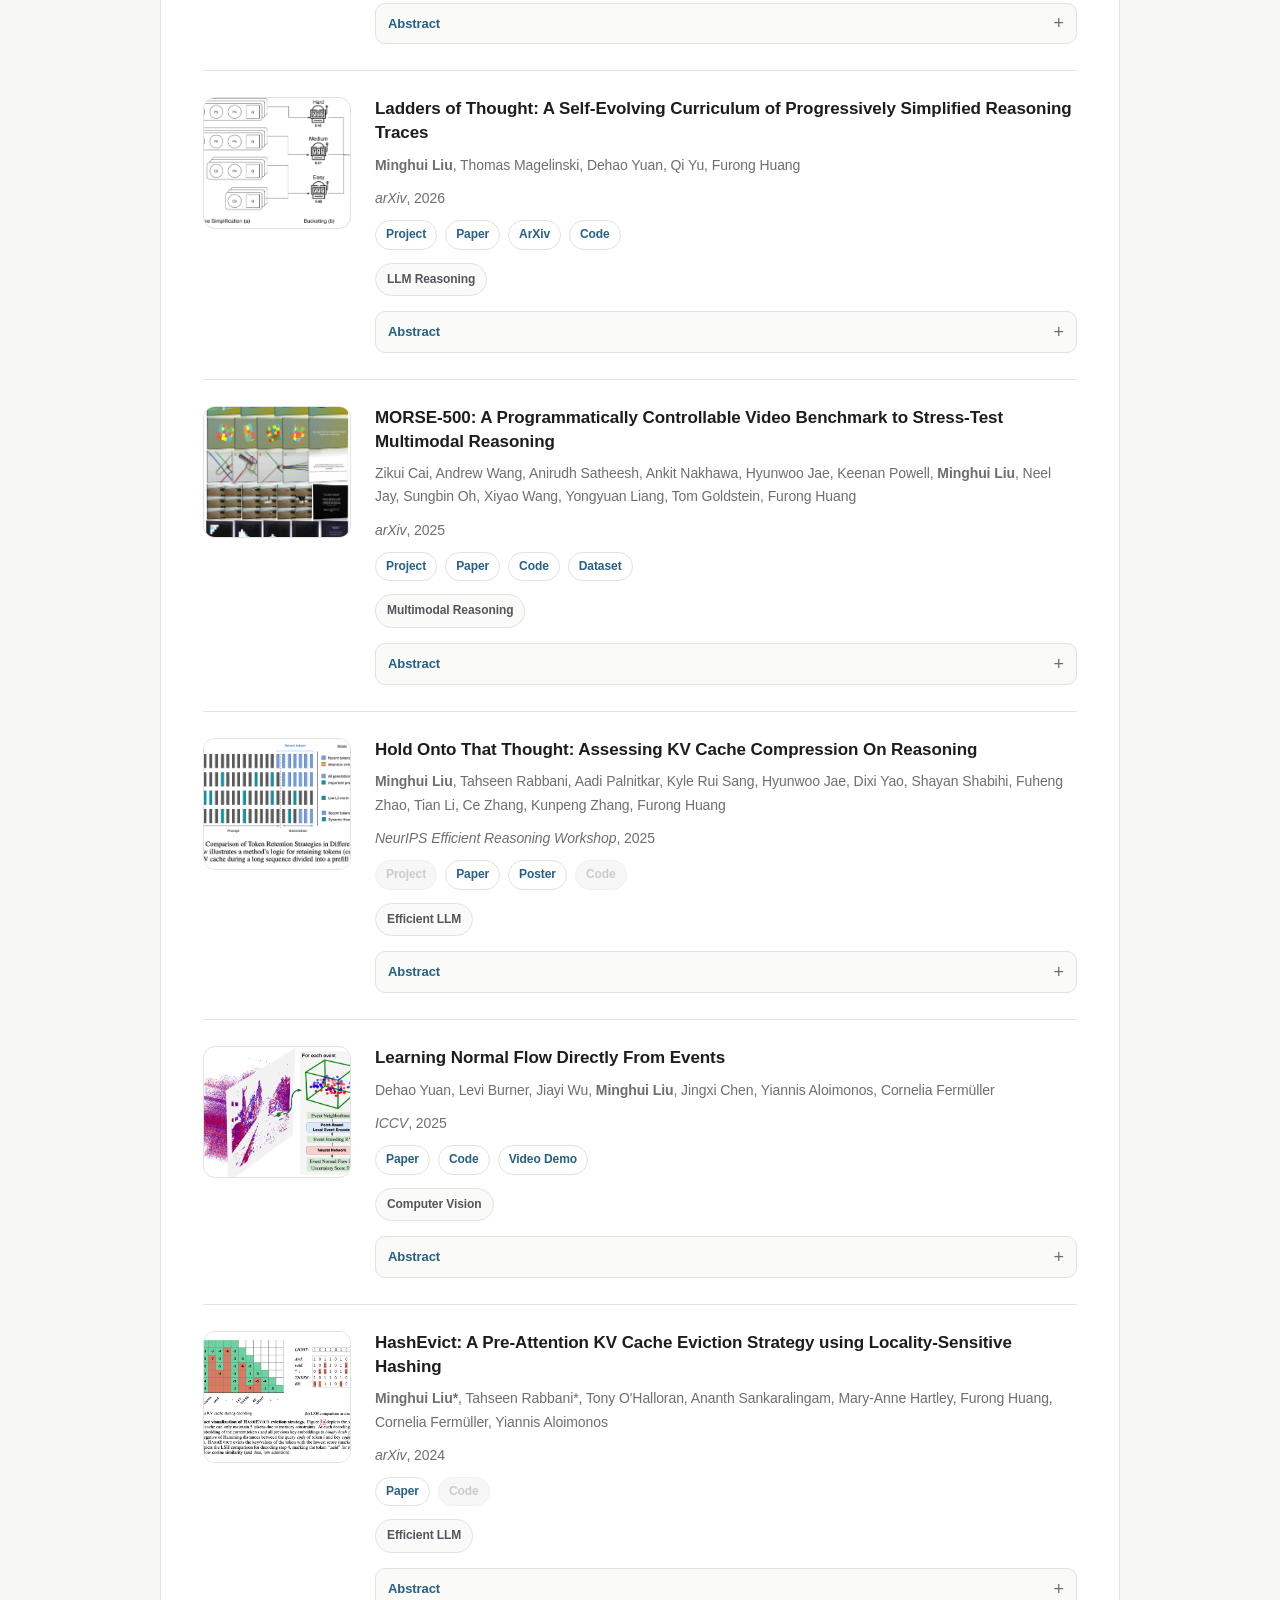
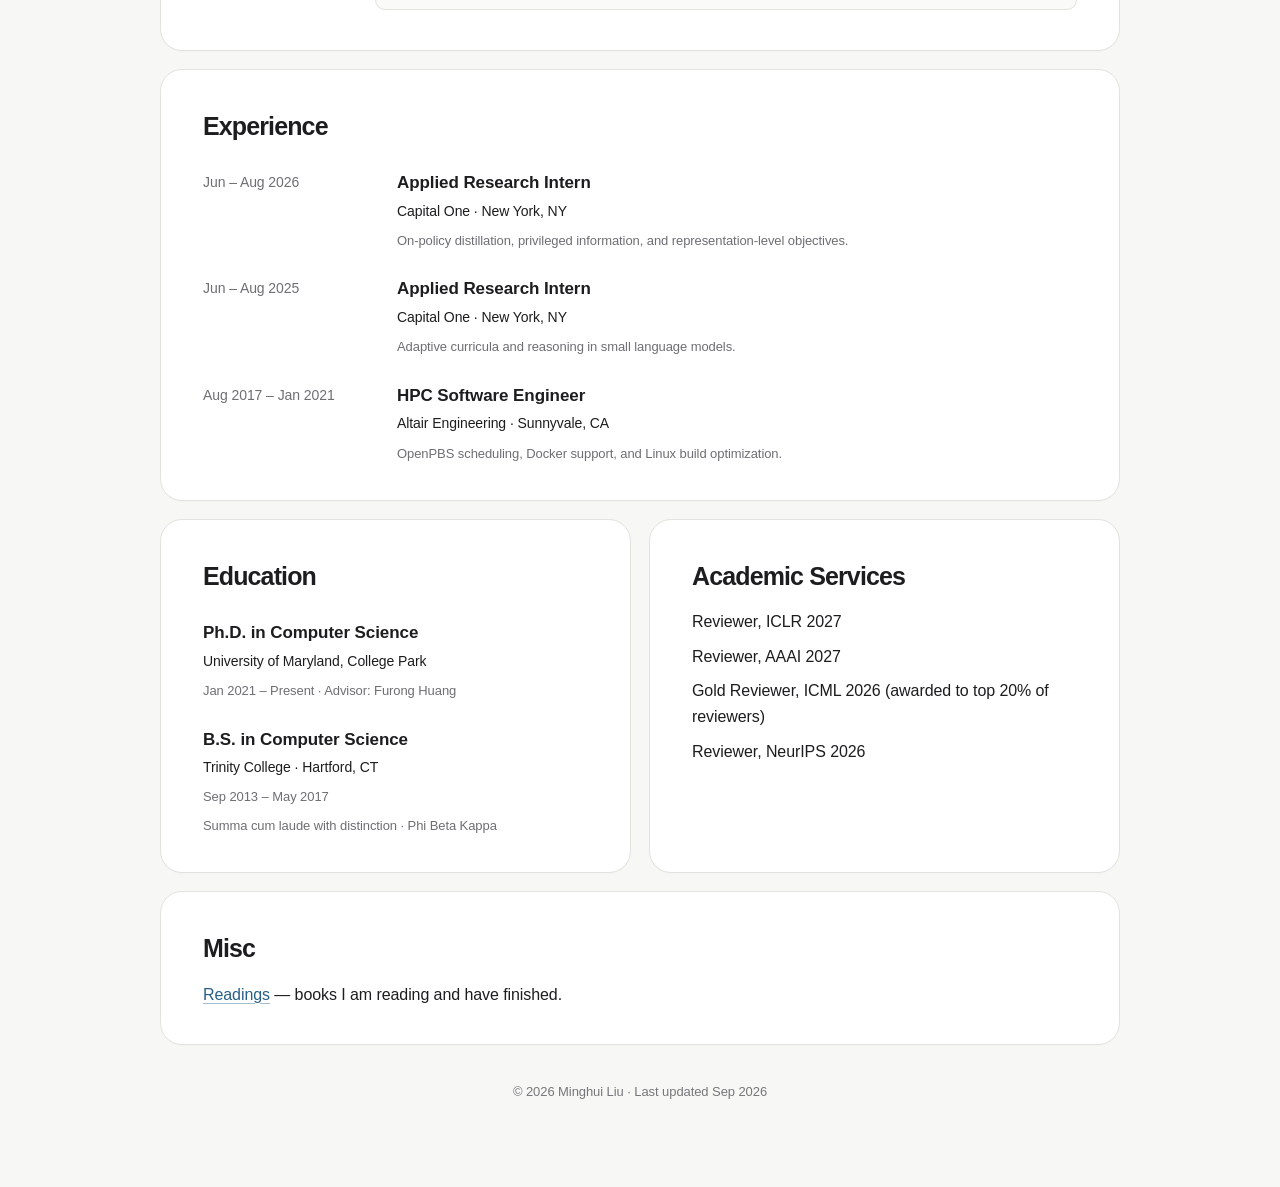
==== commit 37ffb306: "Update homepage research and background sections" ====
--- a/index.html
+++ b/index.html
@@ -39,13 +39,13 @@
       </p>
     </div>
     <p class="profile__links">
-      <a href="data/mliu-cv.pdf">CV</a>
-      <span aria-hidden="true">·</span>
       <a href="https://scholar.google.com/citations?user=UKAsIsUAAAAJ&hl=en">Google Scholar</a>
       <span aria-hidden="true">·</span>
       <a href="https://github.com/minghui-liu/">Github</a>
       <span aria-hidden="true">·</span>
       <a href="https://twitter.com/minghuiliu95">Twitter/X</a>
+      <span aria-hidden="true">·</span>
+      <a href="data/mliu-cv.pdf">CV</a>
     </p>
   </header>
 
@@ -53,31 +53,31 @@
     <section class="block" id="interests">
       <div class="block__header">
         <h2>Research Interests</h2>
-        <button class="btn-ghost" data-toggle="interests">Collapse</button>
+        <button class="btn-ghost section-toggle" data-toggle="interests" aria-expanded="true" aria-label="Collapse Research Interests">−</button>
       </div>
       <div data-section="interests">
         <p class="research-intro">I am interested in the full path from teaching a model a capability to making that capability useful in practice. My current work centers on four connected questions:</p>
         <div class="research-areas">
-          <article class="research-area">
-            <h3>Reasoning &amp; post-training</h3>
+          <details class="research-area">
+            <summary>Reasoning &amp; post-training</summary>
             <p>How can we improve reasoning without relying only on larger models? I study training signals that meet a model at its current level, including adaptive curricula, on-policy self-distillation, and reinforcement learning.</p>
             <p class="research-area__works">Related work: <a href="https://minghui-liu.github.io/ladders_of_thought/">Ladders of Thought</a>, <a href="https://umd-huang-lab.github.io/beta-opsd/">β-OPSD</a></p>
-          </article>
-          <article class="research-area">
-            <h3>Learning agents</h3>
+          </details>
+          <details class="research-area">
+            <summary>Learning agents</summary>
             <p>I want agents to learn why an action is useful, not only imitate successful trajectories. This includes reflection, credit assignment, and reinforcement learning for long-horizon interaction.</p>
             <p class="research-area__works">Related work: <a href="https://attention-is-all-i-need.github.io/ACT/">Agentic Critical Training</a></p>
-          </article>
-          <article class="research-area">
-            <h3>Efficient inference</h3>
+          </details>
+          <details class="research-area">
+            <summary>Efficient inference</summary>
             <p>Reasoning and interaction can produce long contexts and long generations. I study how to reduce their memory and inference costs while preserving the information models need to solve a task.</p>
             <p class="research-area__works">Related work: <a href="https://arxiv.org/abs/2412.16187">HashEvict</a>, <a href="https://arxiv.org/abs/2512.12008">Hold Onto That Thought</a></p>
-          </article>
-          <article class="research-area">
-            <h3>Reliable evaluation</h3>
+          </details>
+          <details class="research-area">
+            <summary>Reliable evaluation</summary>
             <p>As models take on open-ended tasks, their judgments should remain diverse, calibrated, and methodologically sound. I build evaluations and interventions that expose failures before they become part of a feedback loop.</p>
             <p class="research-area__works">Related work: <a href="https://hosytuyen.github.io/projects/TrustReviewer/">TrustReviewer</a></p>
-          </article>
+          </details>
         </div>
         <p class="research-collaboration">Collaborations are always welcome; please feel free to <a href="mailto:minghui@umd.edu">email me</a> if you are interested in working together.</p>
       </div>
@@ -86,7 +86,7 @@
     <section class="block" id="news">
       <div class="block__header">
         <h2>News & Updates</h2>
-        <button class="btn-ghost" data-toggle="news">Collapse</button>
+        <button class="btn-ghost section-toggle" data-toggle="news" aria-expanded="true" aria-label="Collapse News &amp; Updates">−</button>
       </div>
       <ul class="timeline" data-section="news">
         <li>
@@ -111,7 +111,7 @@
     <section class="block" id="publications">
       <div class="block__header">
         <h2>Publications</h2>
-        <button class="btn-ghost" data-toggle="pubs">Collapse</button>
+        <button class="btn-ghost section-toggle" data-toggle="pubs" aria-expanded="true" aria-label="Collapse Publications">−</button>
       </div>
       <div class="filter-bar" aria-label="Filter publications by tag">
         <span class="filter-bar__label">Filter:</span>
@@ -368,15 +368,64 @@
       </div>
     </section>
 
-    <section class="block" id="academic-services">
-      <h2>Academic Services</h2>
-      <ul class="list-plain">
-        <li>Reviewer, ICLR 2027</li>
-        <li>Reviewer, AAAI 2027</li>
-        <li>Gold Reviewer, ICML 2026 (awarded to top 20% of reviewers)</li>
-        <li>Reviewer, NeurIPS 2026</li>
-      </ul>
+    <section class="block" id="experience">
+      <h2>Experience</h2>
+      <div class="experience-list">
+        <article class="experience-item">
+          <p class="experience-date">Jun – Aug 2026</p>
+          <div>
+            <h3>Applied Research Intern</h3>
+            <p>Capital One · New York, NY</p>
+            <p class="experience-description">On-policy distillation, privileged information, and representation-level objectives.</p>
+          </div>
+        </article>
+        <article class="experience-item">
+          <p class="experience-date">Jun – Aug 2025</p>
+          <div>
+            <h3>Applied Research Intern</h3>
+            <p>Capital One · New York, NY</p>
+            <p class="experience-description">Adaptive curricula and reasoning in small language models.</p>
+          </div>
+        </article>
+        <article class="experience-item">
+          <p class="experience-date">Aug 2017 – Jan 2021</p>
+          <div>
+            <h3>HPC Software Engineer</h3>
+            <p>Altair Engineering · Sunnyvale, CA</p>
+            <p class="experience-description">OpenPBS scheduling, Docker support, and Linux build optimization.</p>
+          </div>
+        </article>
+      </div>
     </section>
+
+    <div class="background-grid">
+      <section class="block" id="education">
+        <h2>Education</h2>
+        <div class="education-list">
+          <article>
+            <h3>Ph.D. in Computer Science</h3>
+            <p>University of Maryland, College Park</p>
+            <p class="education-meta">Jan 2021 – Present · Advisor: Furong Huang</p>
+          </article>
+          <article>
+            <h3>B.S. in Computer Science</h3>
+            <p>Trinity College · Hartford, CT</p>
+            <p class="education-meta">Sep 2013 – May 2017</p>
+            <p class="education-meta">Summa cum laude with distinction · Phi Beta Kappa</p>
+          </article>
+        </div>
+      </section>
+
+      <section class="block" id="academic-services">
+        <h2>Academic Services</h2>
+        <ul class="list-plain">
+          <li>Reviewer, ICLR 2027</li>
+          <li>Reviewer, AAAI 2027</li>
+          <li>Gold Reviewer, ICML 2026 (awarded to top 20% of reviewers)</li>
+          <li>Reviewer, NeurIPS 2026</li>
+        </ul>
+      </section>
+    </div>
 
     <section class="block" id="misc">
       <h2>Misc</h2>
--- a/styles.css
+++ b/styles.css
@@ -775,11 +775,89 @@
   padding-left: 30px;
 }
 
-.research-area h3 {
-  margin: 0 0 8px;
+.research-area summary {
+  display: flex;
+  align-items: center;
+  justify-content: space-between;
+  gap: 16px;
+  cursor: pointer;
+  list-style: none;
   font-size: 17px;
   font-weight: 650;
   letter-spacing: -0.02em;
+}
+
+.research-area summary::-webkit-details-marker {
+  display: none;
+}
+
+.research-area summary::after {
+  content: "+";
+  color: var(--muted);
+  font-size: 22px;
+  font-weight: 400;
+}
+
+.research-area[open] summary::after {
+  content: "−";
+}
+
+.research-area summary:hover,
+.research-area summary:focus-visible {
+  color: var(--link-hover);
+}
+
+.research-area[open] summary {
+  margin-bottom: 12px;
+}
+
+.research-areas {
+  align-items: start;
+}
+
+.background-grid {
+  display: grid;
+  grid-template-columns: repeat(2, minmax(0, 1fr));
+  gap: 18px;
+}
+
+.experience-list,
+.education-list {
+  display: grid;
+  gap: 26px;
+  margin-top: 24px;
+}
+
+.experience-item {
+  display: grid;
+  grid-template-columns: 170px minmax(0, 1fr);
+  gap: 24px;
+}
+
+.experience-item h3,
+.education-list h3 {
+  margin: 0 0 5px;
+  font-size: 17px;
+  font-weight: 650;
+  line-height: 1.4;
+}
+
+.experience-item p,
+.education-list p {
+  margin: 0;
+  font-size: 14px;
+}
+
+.experience-date,
+.experience-item .experience-description,
+.education-list .education-meta {
+  color: var(--muted);
+}
+
+.experience-item .experience-description,
+.education-list .education-meta {
+  margin-top: 7px;
+  font-size: 13px;
 }
 
 .research-area p {
@@ -852,6 +930,39 @@
   border-color: var(--fg);
   background: var(--fg);
   color: #ffffff;
+}
+
+.section-toggle {
+  position: relative;
+  display: inline-grid;
+  place-items: center;
+  width: 36px;
+  height: 36px;
+  padding: 0;
+  font-size: 0;
+  font-weight: 400;
+  line-height: 1;
+}
+
+.section-toggle::before,
+.section-toggle::after {
+  content: "";
+  position: absolute;
+  top: 50%;
+  left: 50%;
+  width: 12px;
+  height: 1.5px;
+  border-radius: 1px;
+  background: currentColor;
+  transform: translate(-50%, -50%);
+}
+
+.section-toggle::after {
+  transform: translate(-50%, -50%) rotate(90deg);
+}
+
+.section-toggle[aria-expanded="true"]::after {
+  display: none;
 }
 
 .pub-list {
@@ -1454,6 +1565,15 @@
     grid-template-columns: 1fr;
   }
 
+  .background-grid,
+  .experience-item {
+    grid-template-columns: 1fr;
+  }
+
+  .experience-item {
+    gap: 6px;
+  }
+
   .research-area,
   .research-area:nth-child(odd),
   .research-area:nth-child(even) {
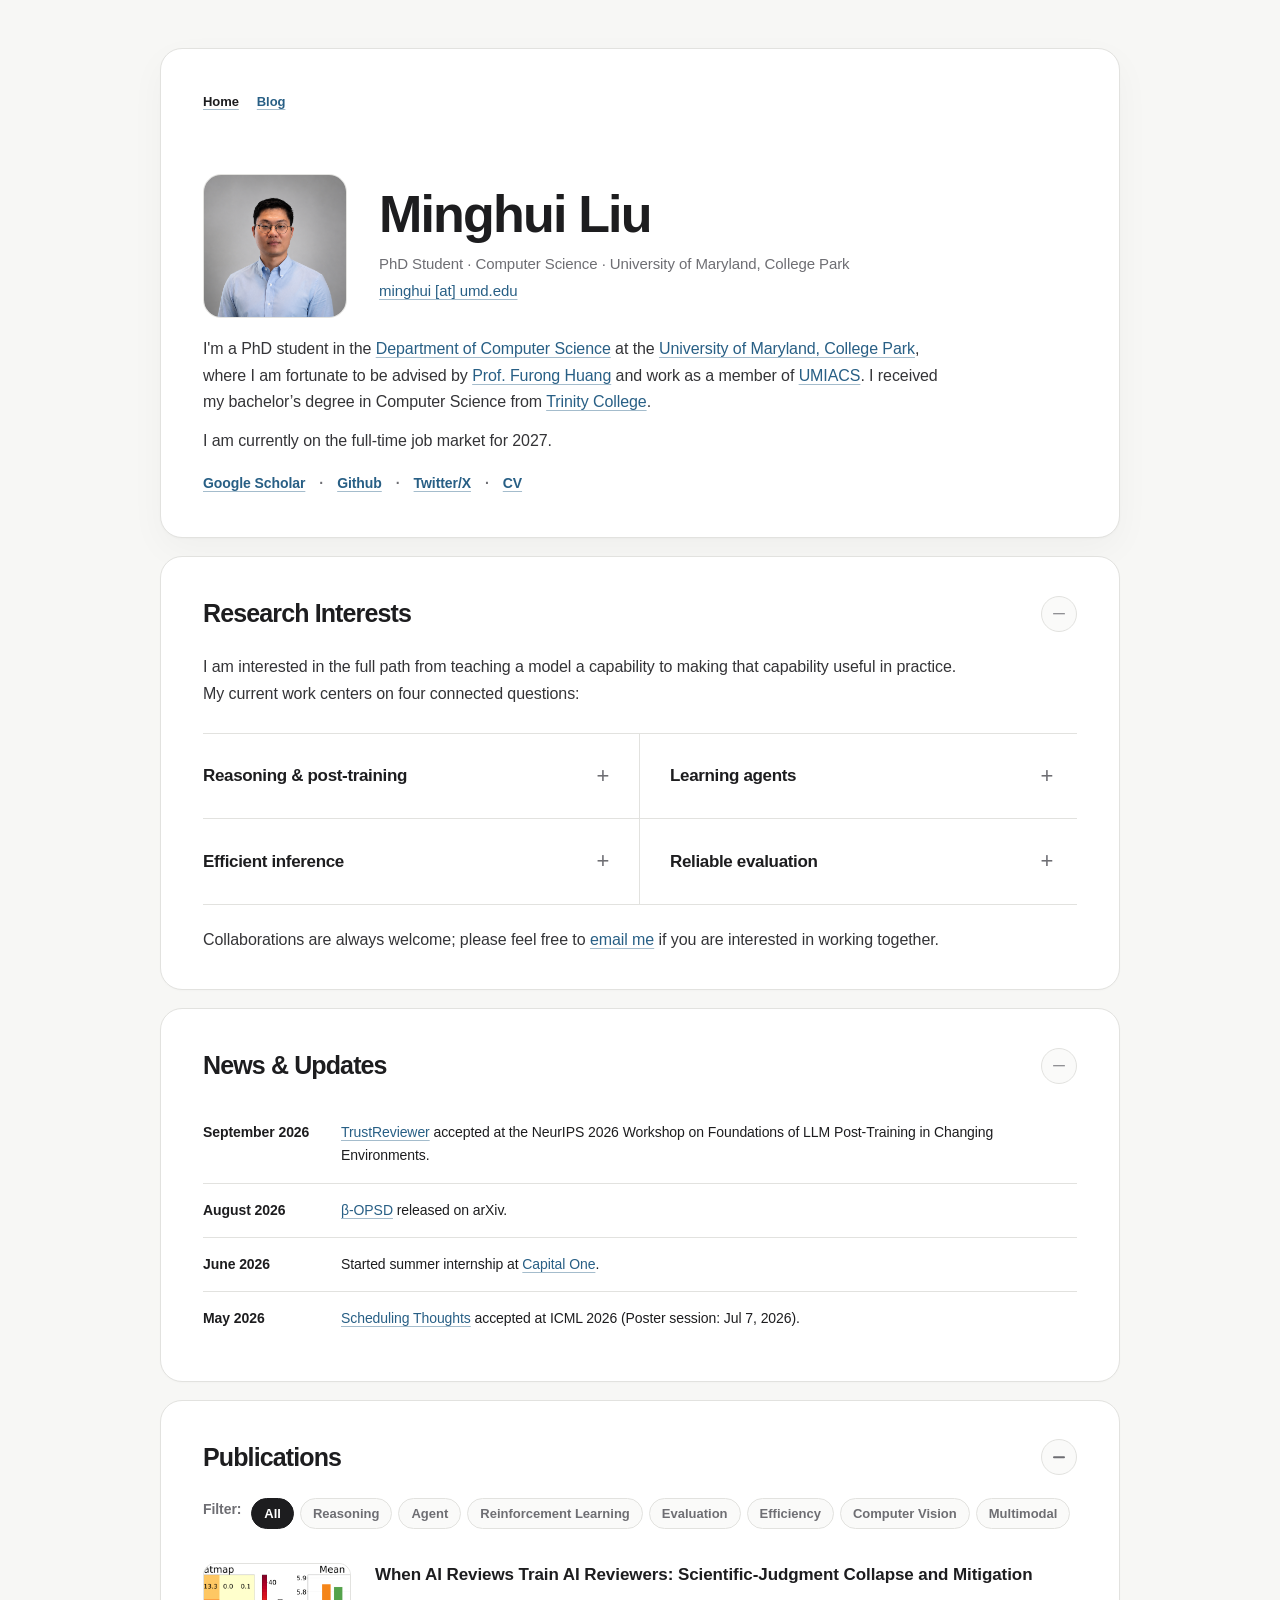
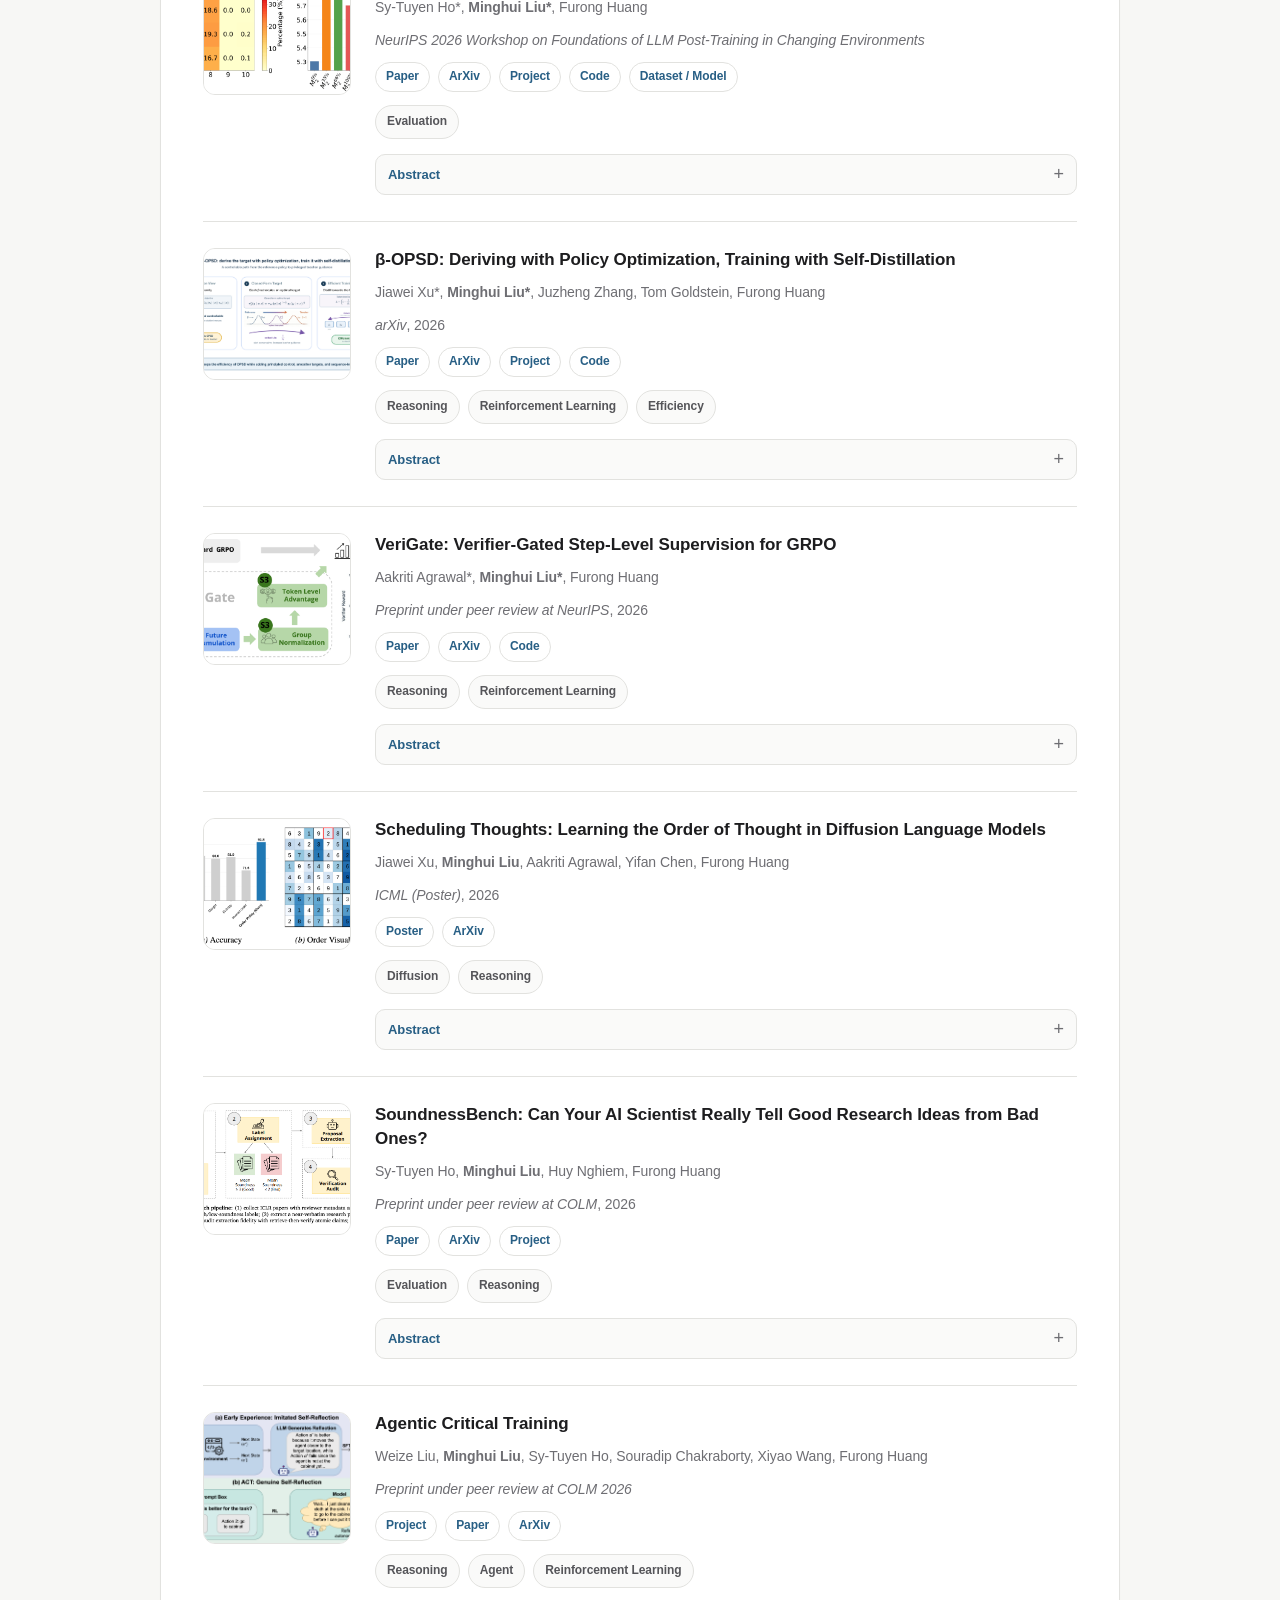
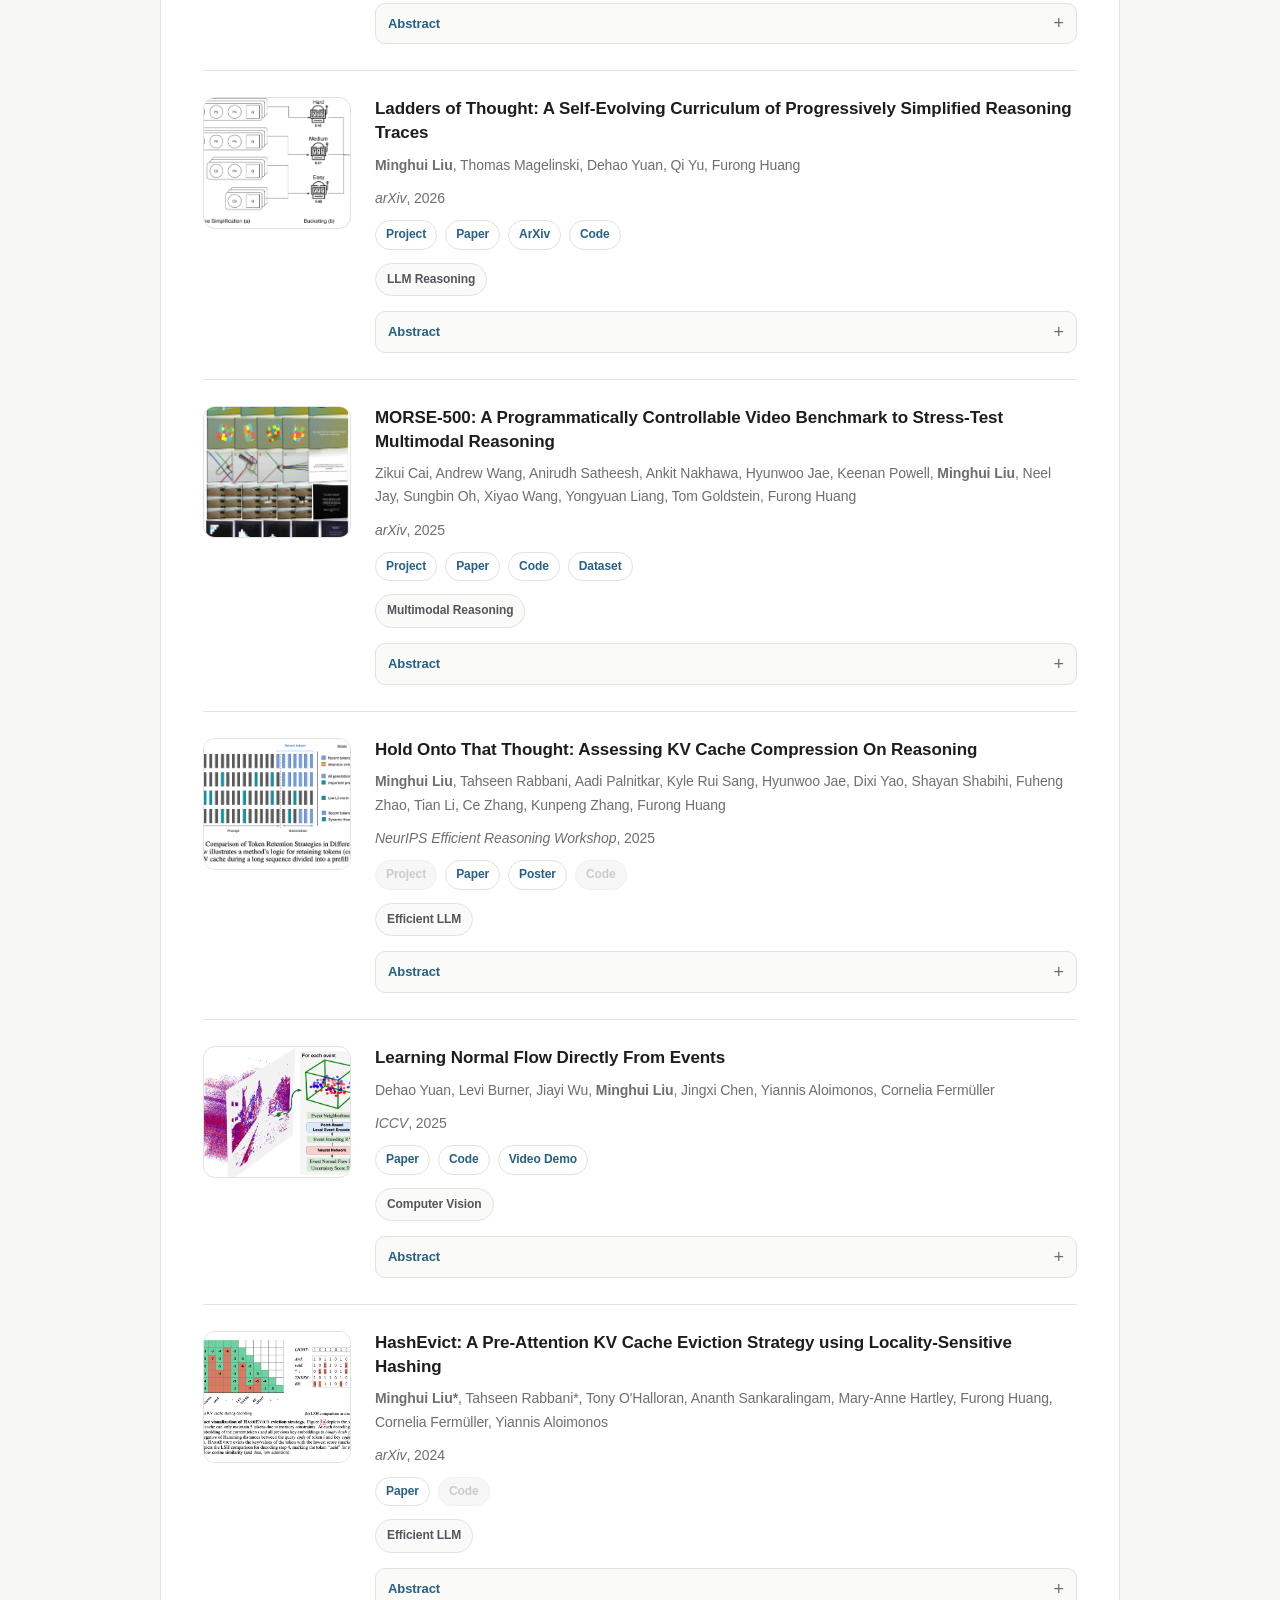
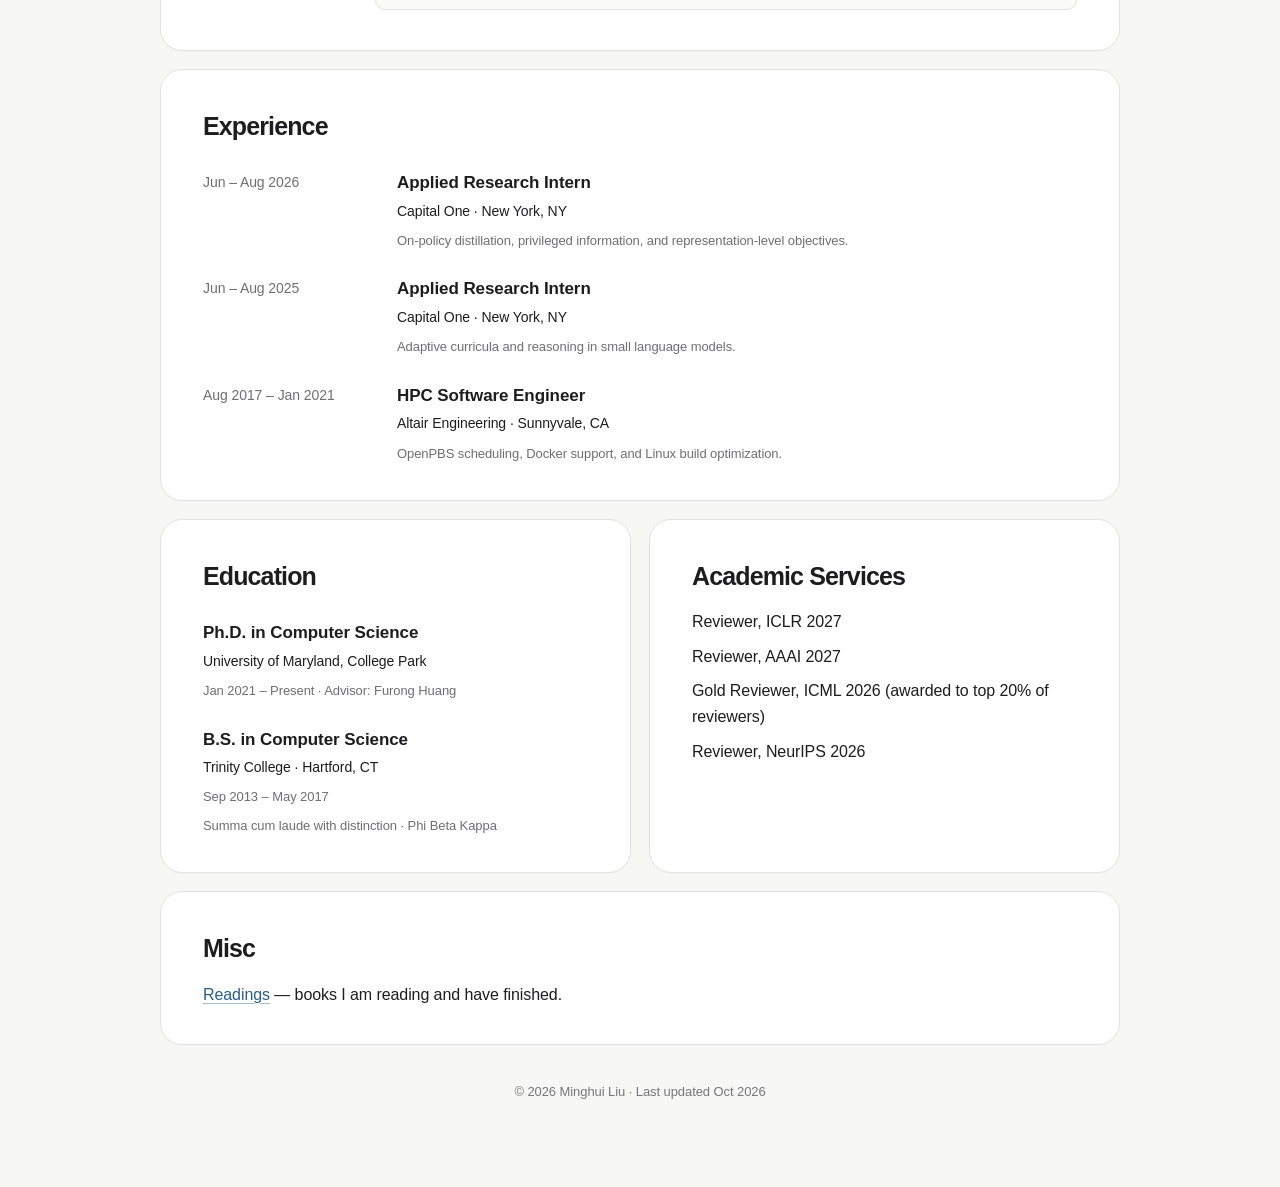
==== commit a8d57443: "Fix Scholar profile link and update footer date" ====
--- a/index.html
+++ b/index.html
@@ -39,7 +39,7 @@
       </p>
     </div>
     <p class="profile__links">
-      <a href="https://scholar.google.com/citations?user=UKAsIsUAAAAJ&hl=en">Google Scholar</a>
+      <a href="https://scholar.google.com/citations?user=3HJahTsAAAAJ&amp;hl=en">Google Scholar</a>
       <span aria-hidden="true">·</span>
       <a href="https://github.com/minghui-liu/">Github</a>
       <span aria-hidden="true">·</span>
@@ -436,7 +436,7 @@
   </main>
 
   <footer class="site-footer">
-    <p>&copy; <span id="year"></span> Minghui Liu · Last updated Sep 2026</p>
+    <p>&copy; <span id="year"></span> Minghui Liu · Last updated Oct 2026</p>
   </footer>
 
   <script src="script.js"></script>
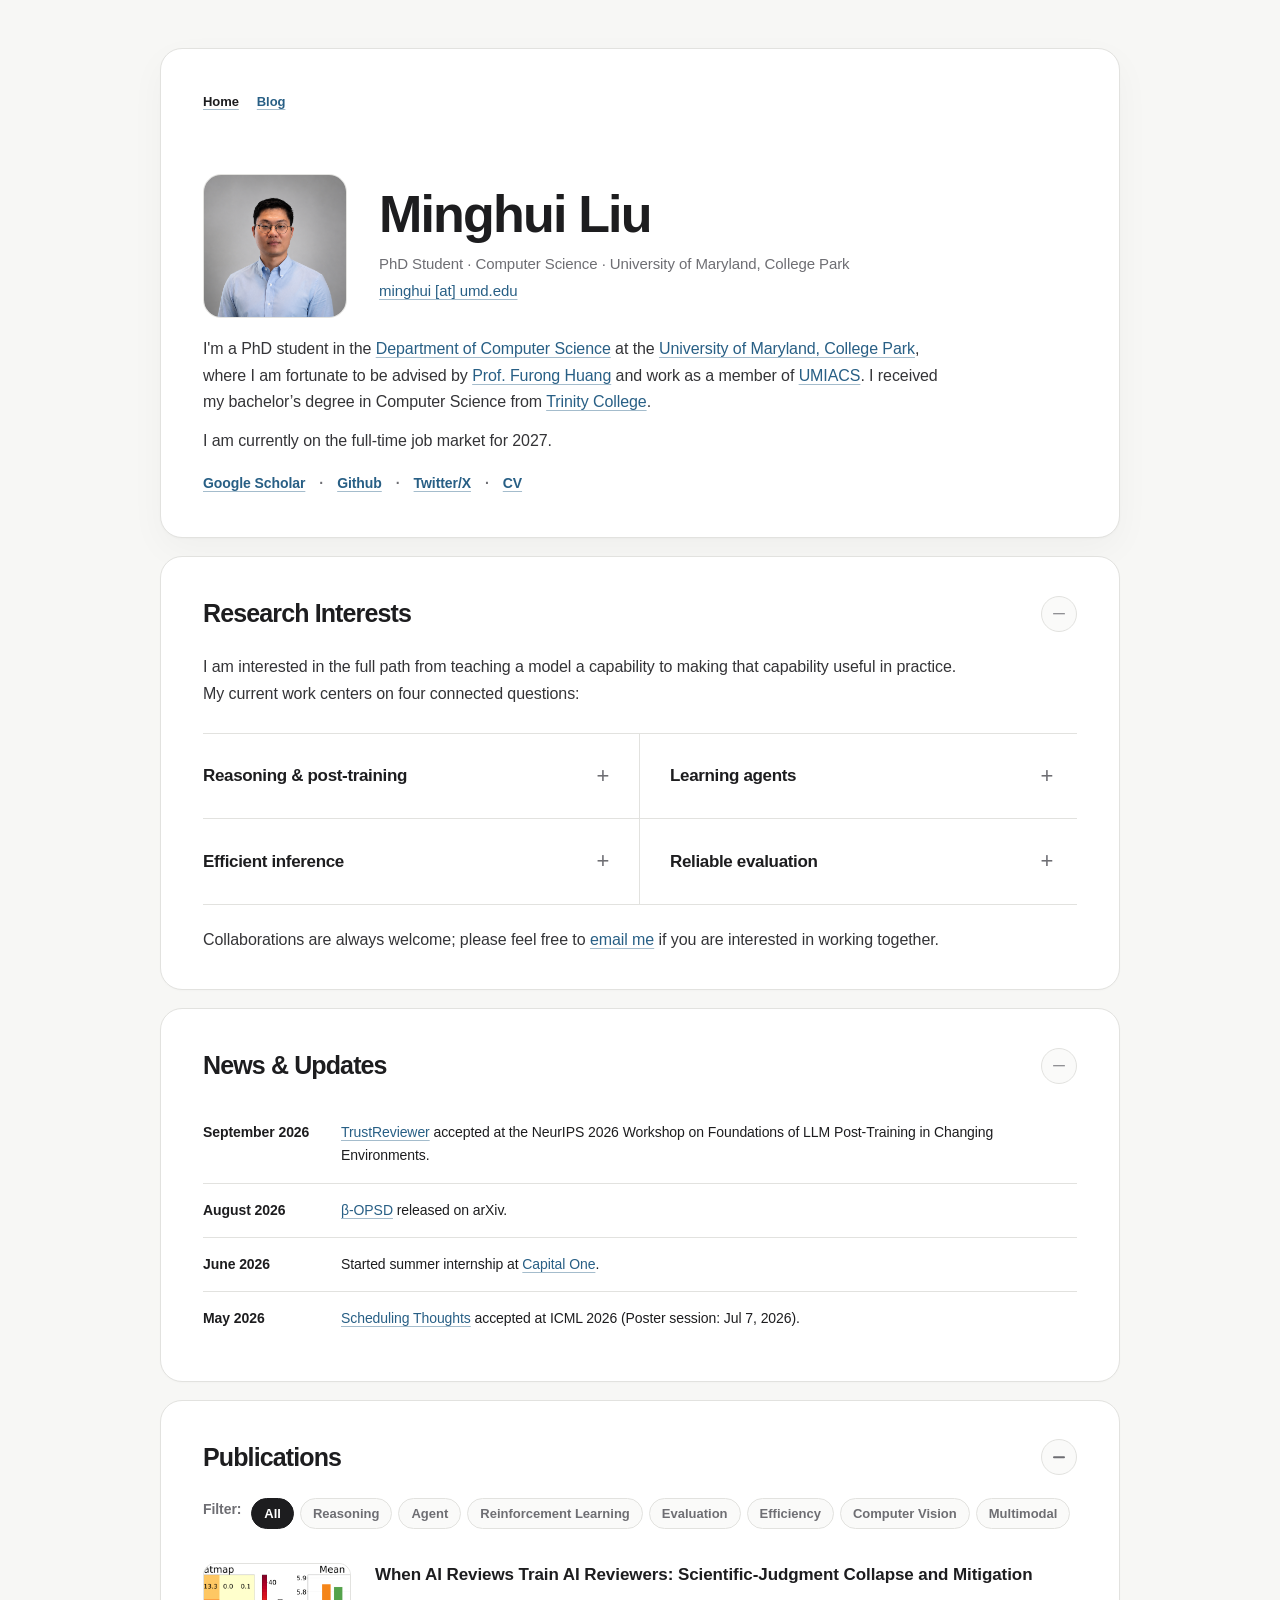
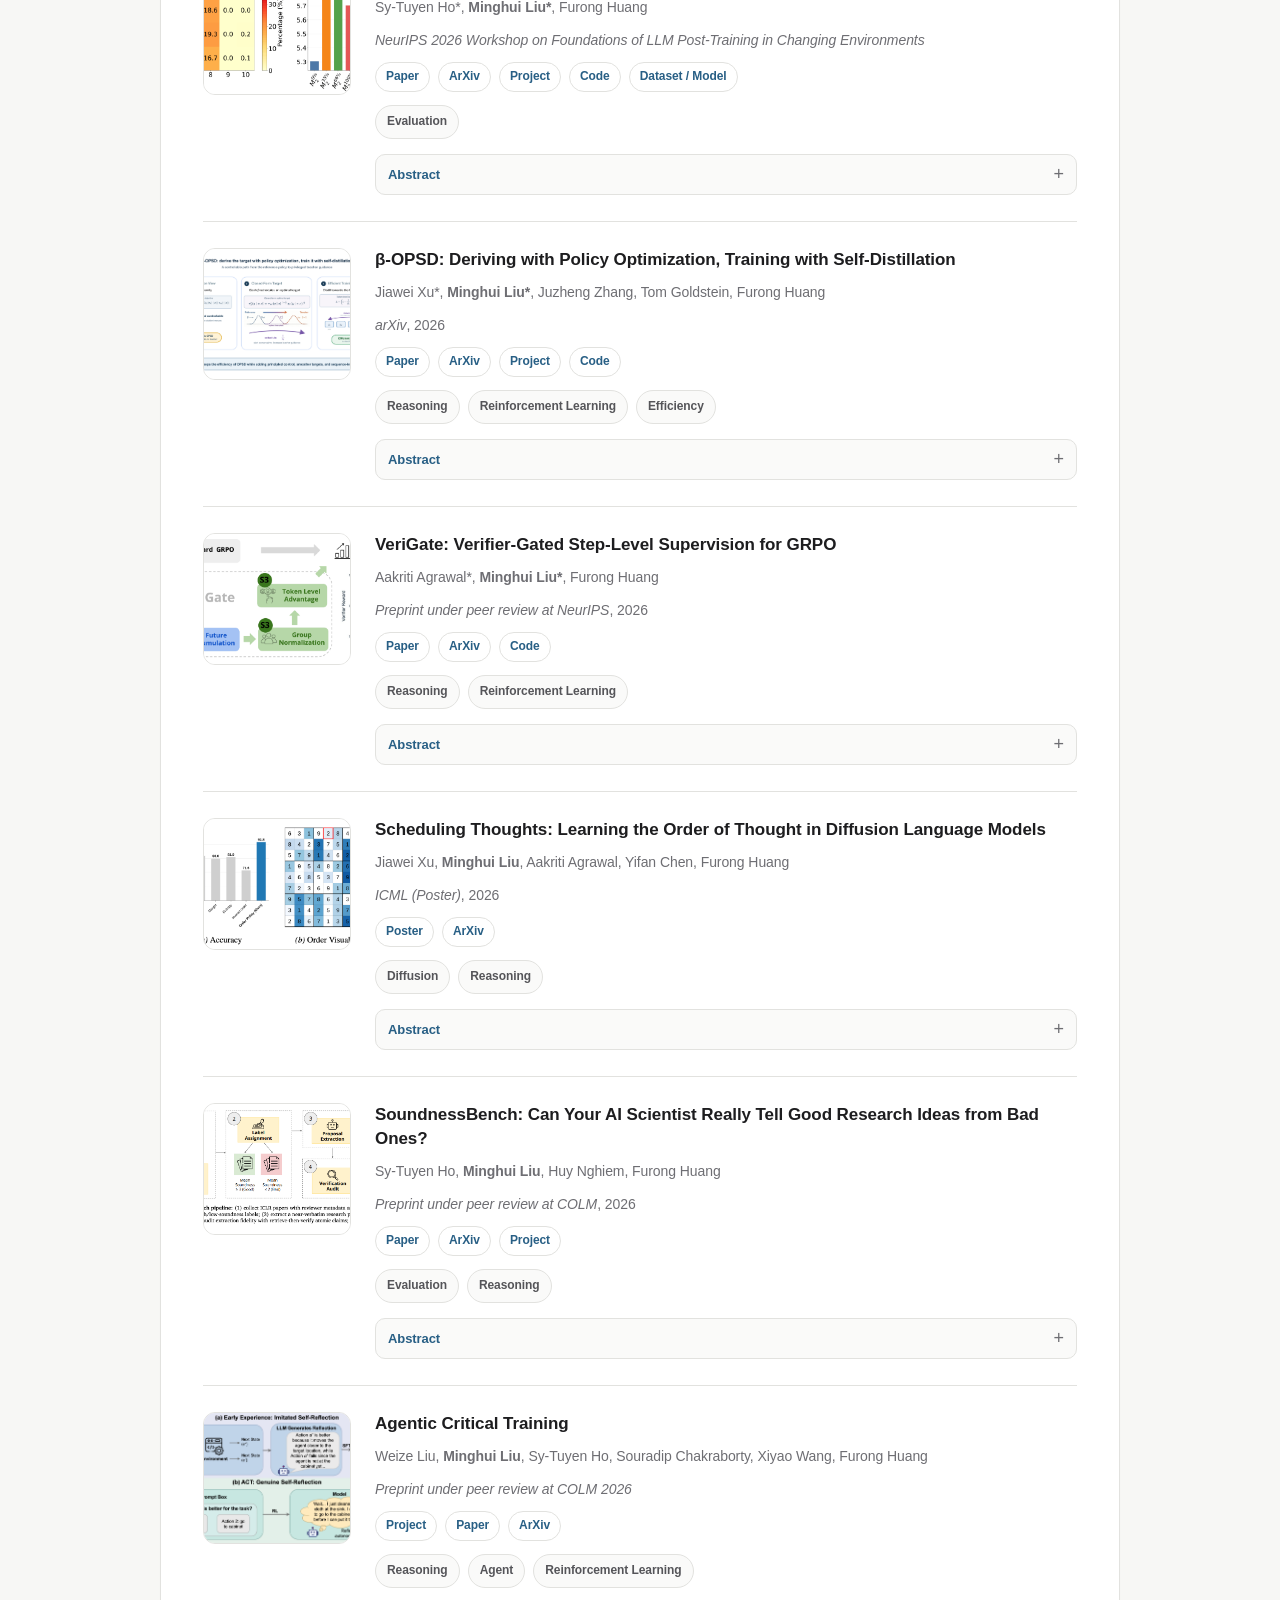
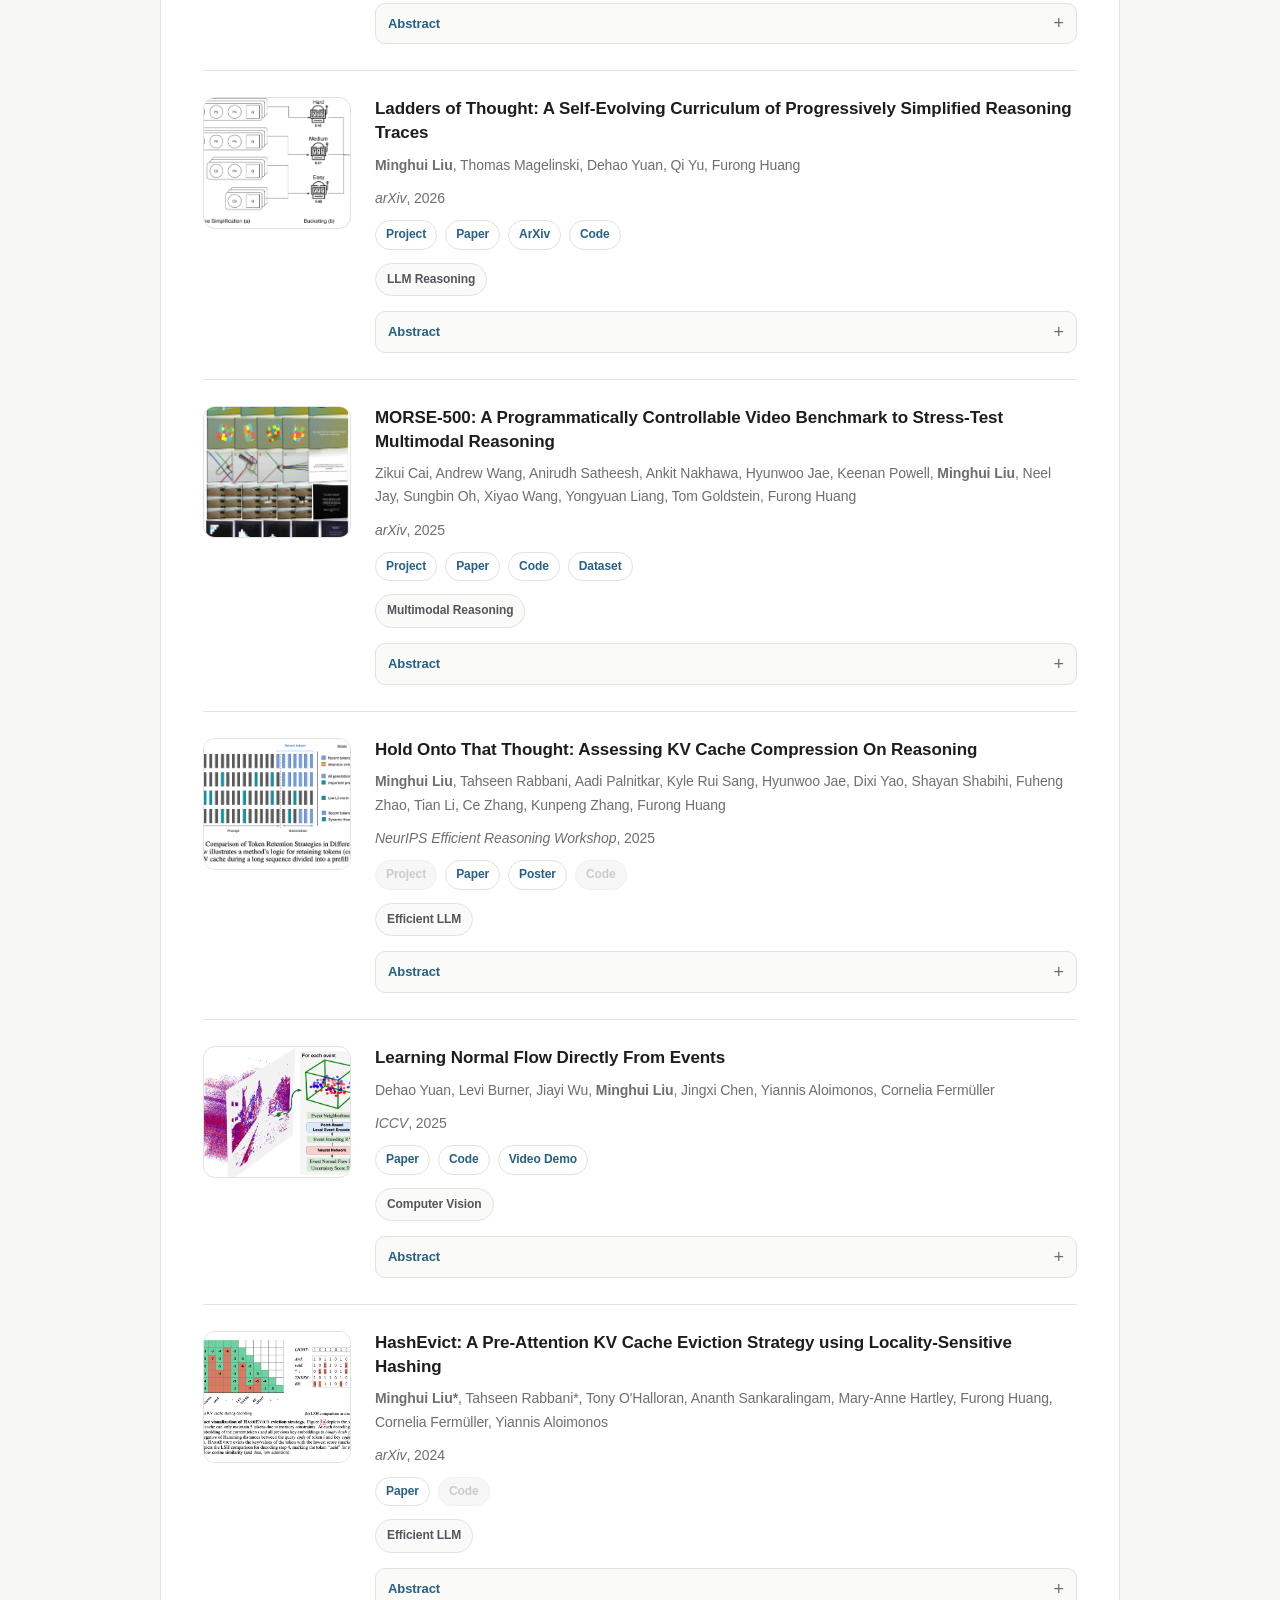
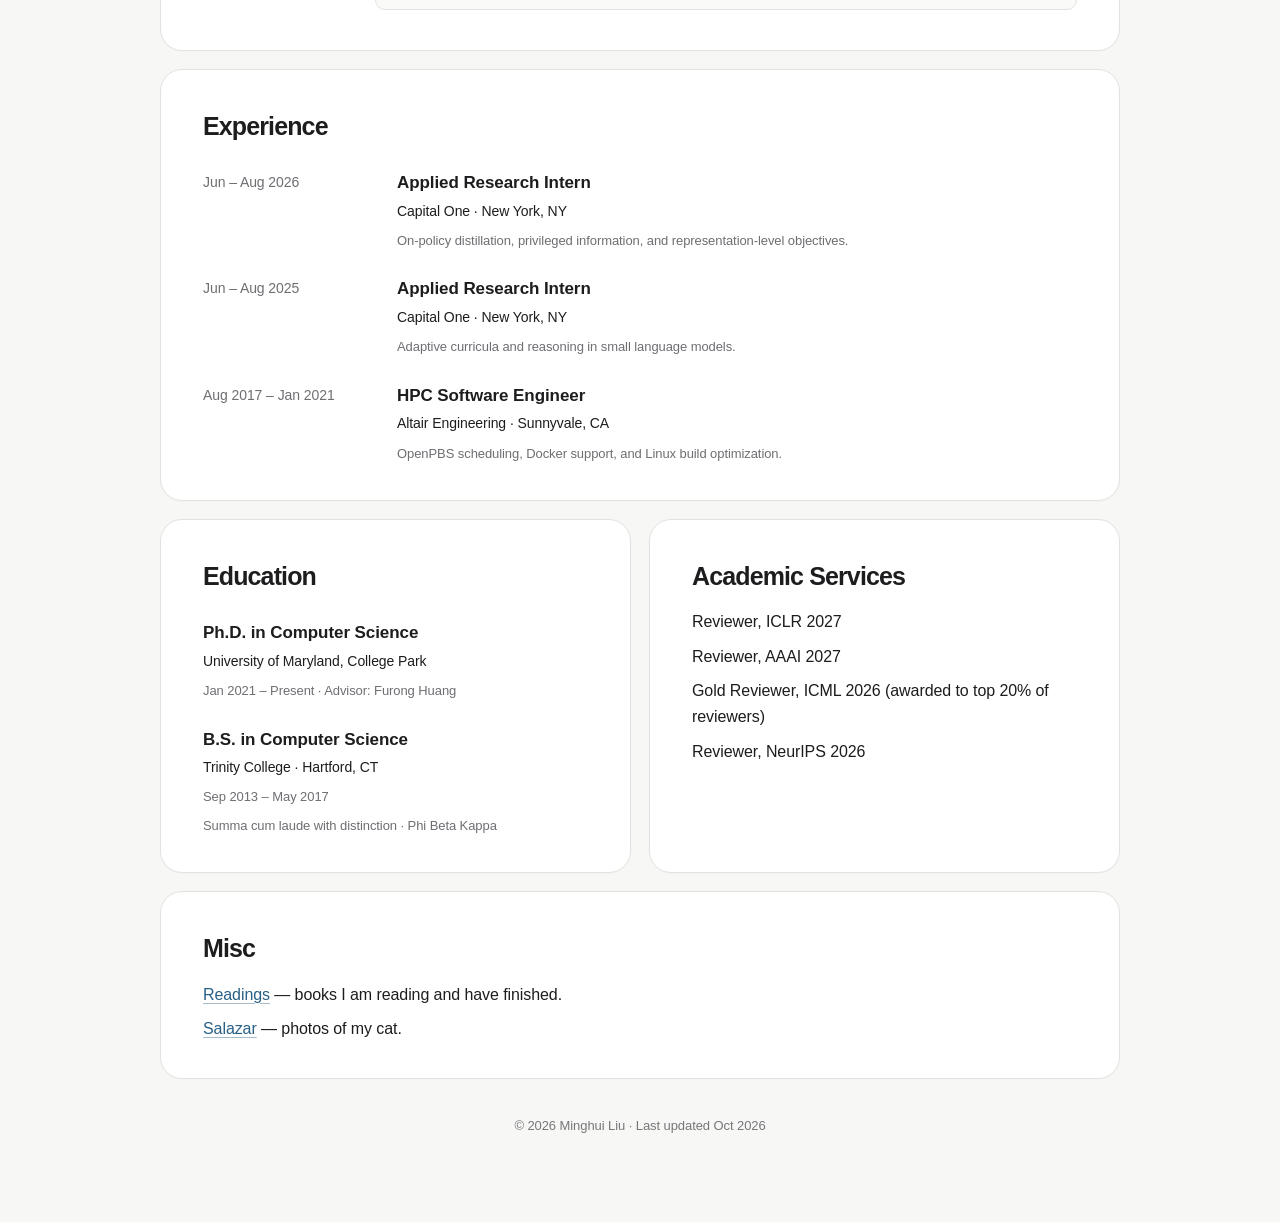
==== commit e01988d5: "Add Salazar photo gallery" ====
--- a/index.html
+++ b/index.html
@@ -431,6 +431,7 @@
       <h2>Misc</h2>
       <ul class="list-plain">
         <li><a href="readings.html">Readings</a> — books I am reading and have finished.</li>
+        <li><a href="cat.html">Salazar</a> — photos of my cat.</li>
       </ul>
     </section>
   </main>
--- a/styles.css
+++ b/styles.css
@@ -1403,6 +1403,36 @@
 }
 
 /* Readings page. */
+.cat-gallery {
+  columns: 2;
+  column-gap: 20px;
+}
+
+.cat-photo {
+  display: block;
+  break-inside: avoid;
+  margin-bottom: 20px;
+  border-radius: 12px;
+  overflow: hidden;
+}
+
+.cat-photo img {
+  display: block;
+  width: 100%;
+  height: auto;
+}
+
+.cat-photo:focus-visible {
+  outline: 2px solid var(--link);
+  outline-offset: 4px;
+}
+
+@media (max-width: 600px) {
+  .cat-gallery {
+    columns: 1;
+  }
+}
+
 .reading-section__header {
   display: flex;
   align-items: baseline;
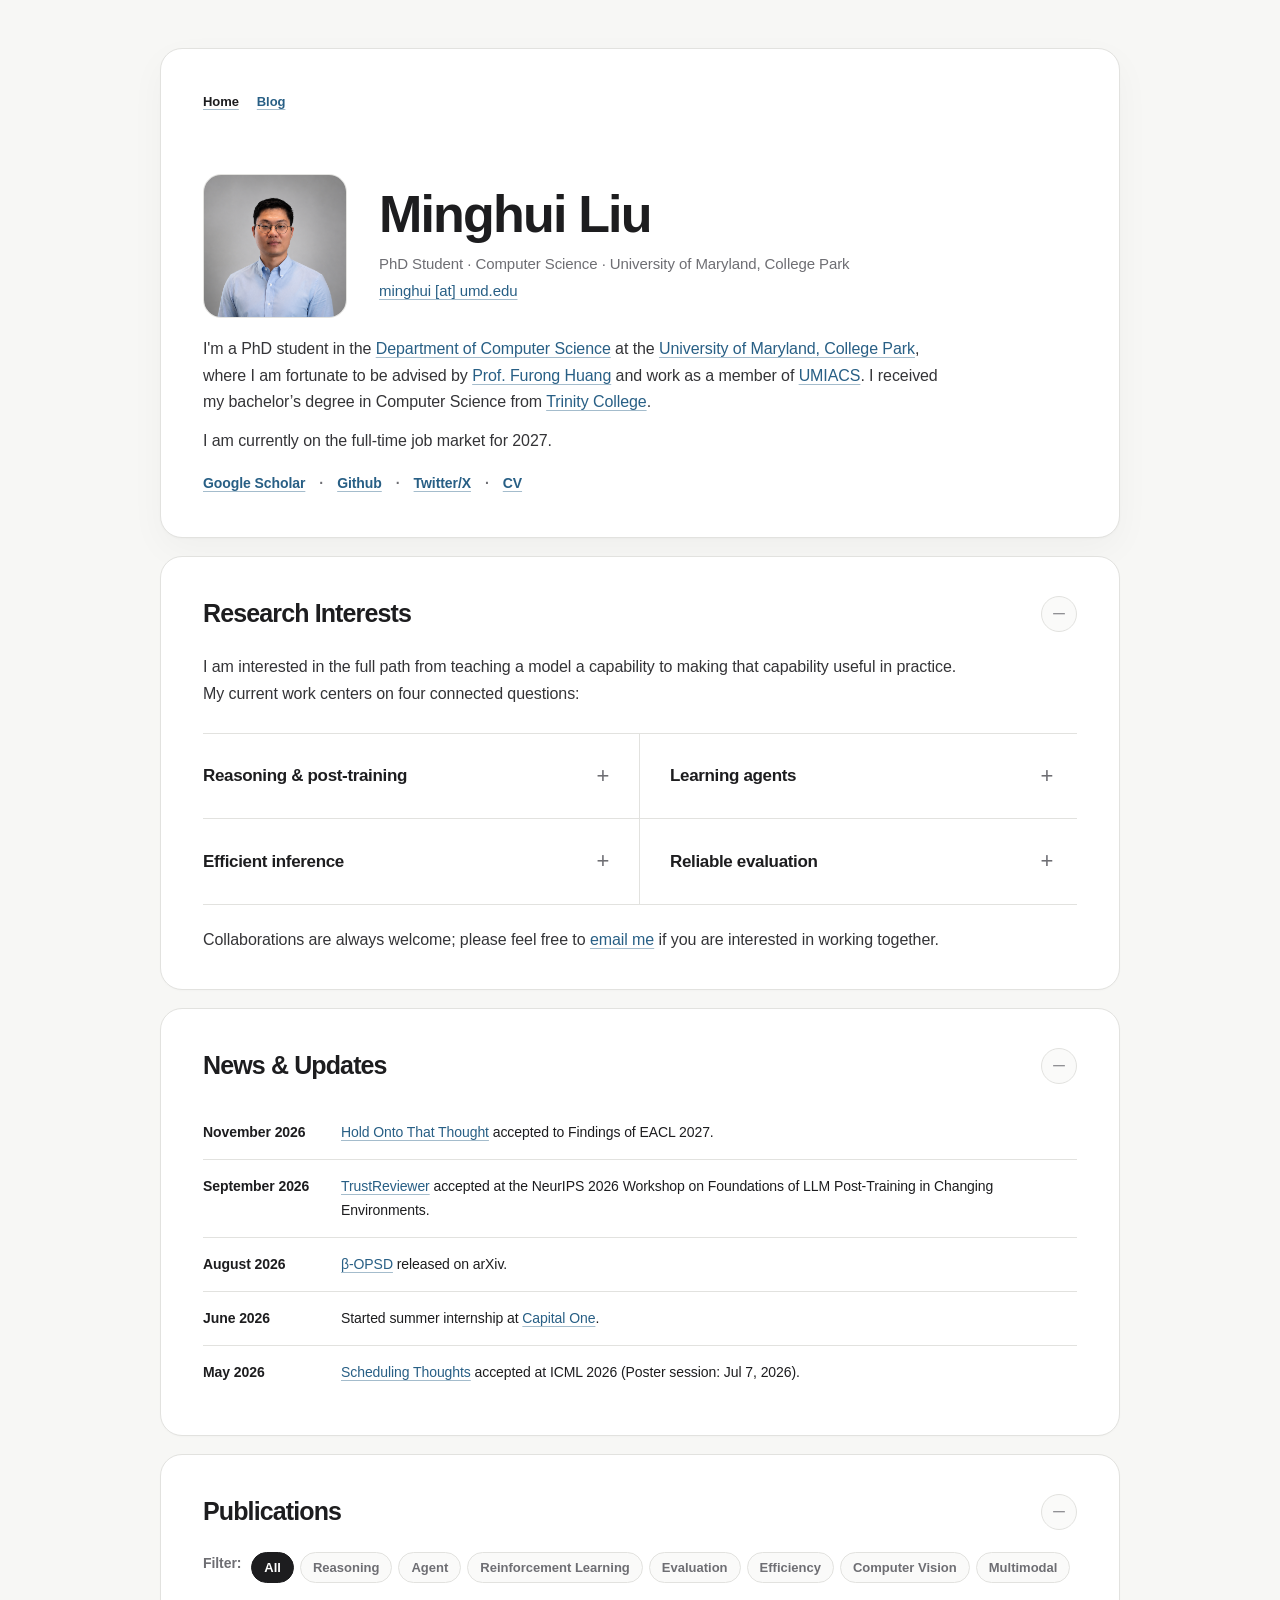
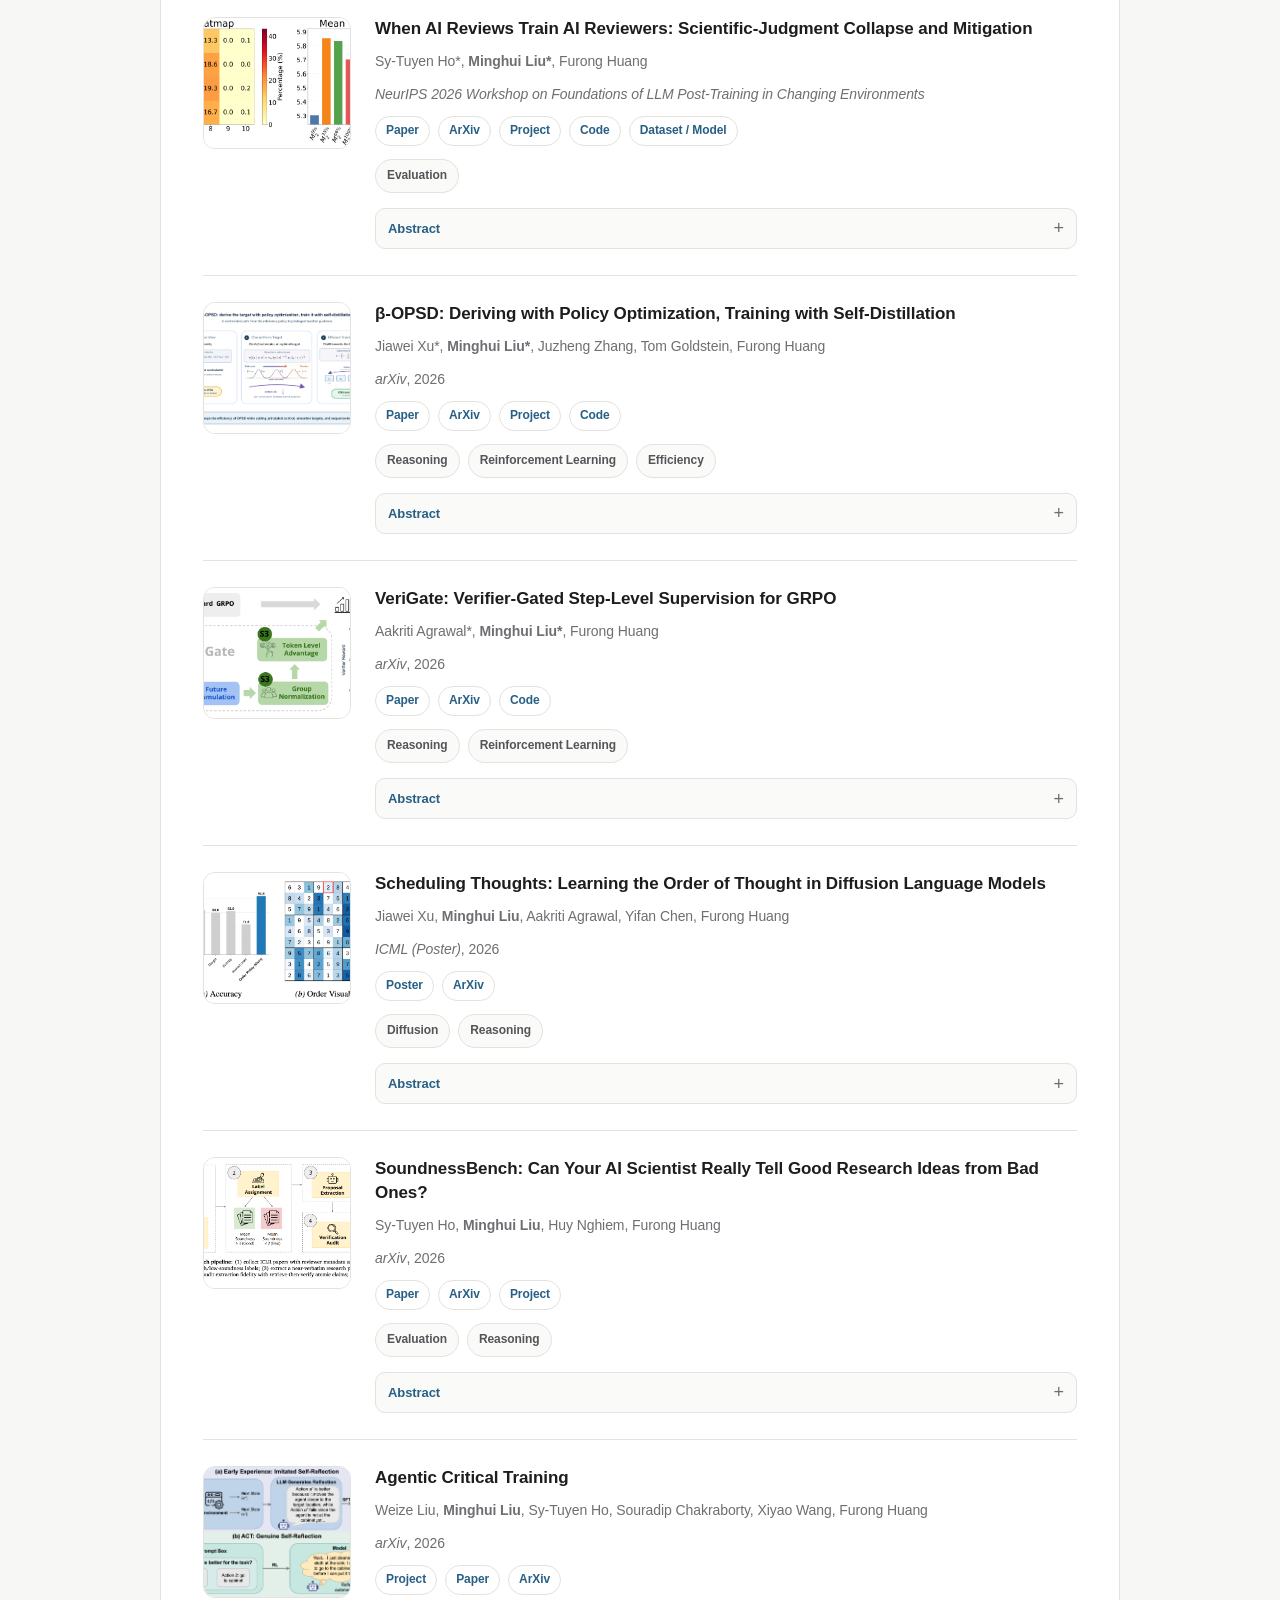
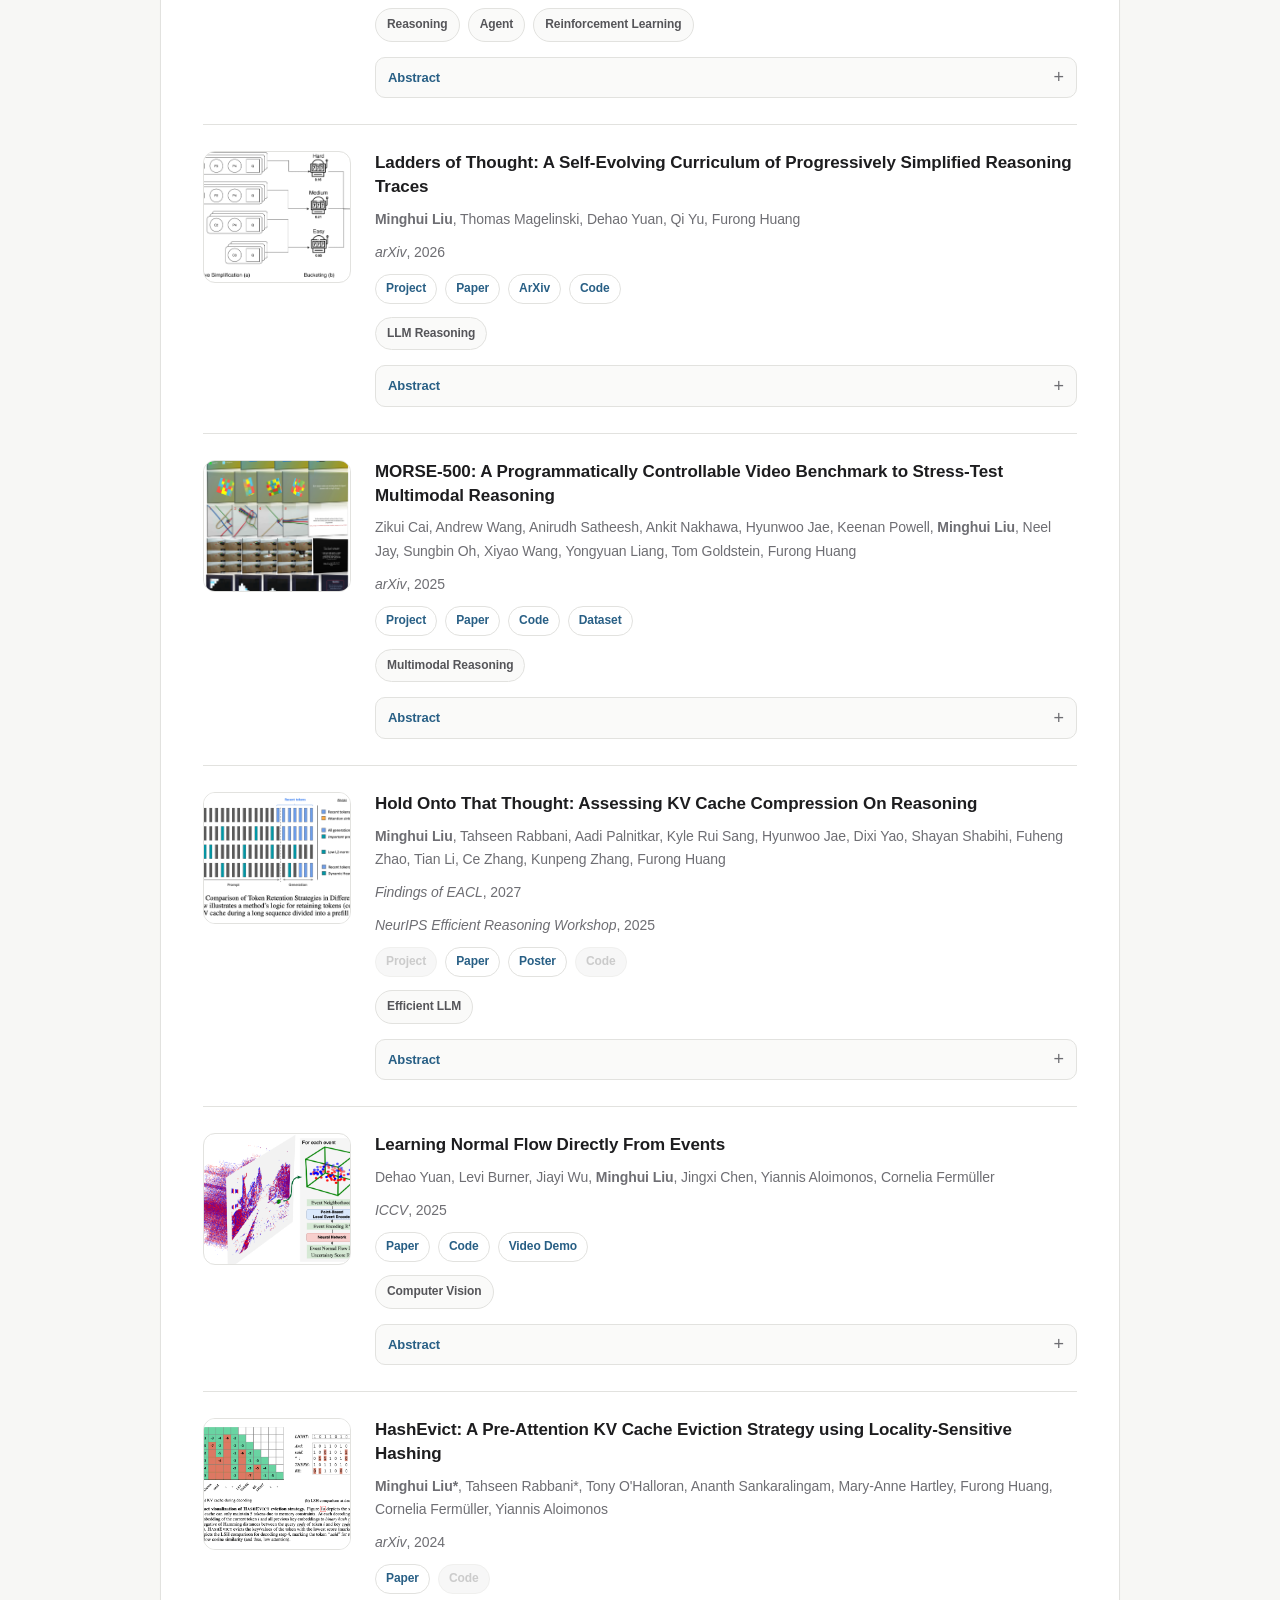
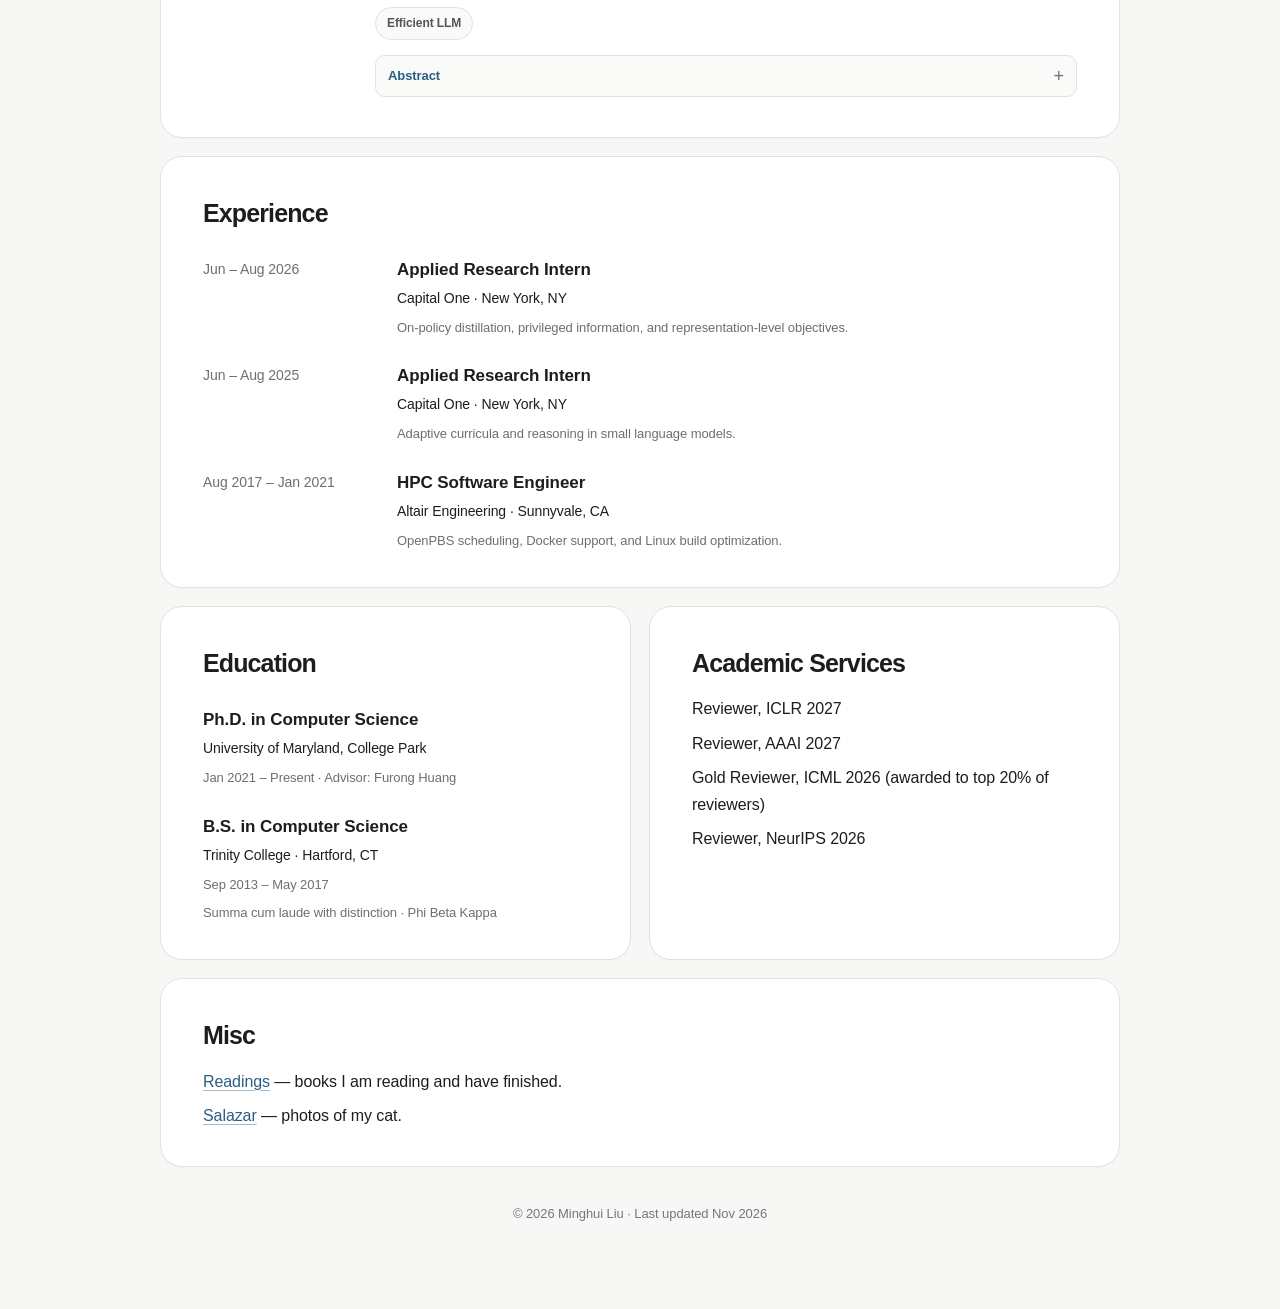
==== commit 0d8eeb8c: "Update publication venues and November 2026 news" ====
--- a/index.html
+++ b/index.html
@@ -90,6 +90,10 @@
       </div>
       <ul class="timeline" data-section="news">
         <li>
+          <span class="timeline__date">November 2026</span>
+          <span class="timeline__text"><a href="https://arxiv.org/abs/2512.12008">Hold Onto That Thought</a> accepted to Findings of EACL 2027.</span>
+        </li>
+        <li>
           <span class="timeline__date">September 2026</span>
           <span class="timeline__text"><a href="https://arxiv.org/abs/2609.20942">TrustReviewer</a> accepted at the NeurIPS 2026 Workshop on Foundations of LLM Post-Training in Changing Environments.</span>
         </li>
@@ -177,7 +181,7 @@
           <div class="pub-body">
             <p class="pub-title">VeriGate: Verifier-Gated Step-Level Supervision for GRPO</p>
             <p class="pub-meta">Aakriti Agrawal*, <strong>Minghui Liu*</strong>, Furong Huang</p>
-            <p class="pub-meta"><em>Preprint under peer review at NeurIPS</em>, 2026</p>
+            <p class="pub-meta"><em>arXiv</em>, 2026</p>
             <div class="pub-links">
               <a href="https://arxiv.org/pdf/2605.30451">Paper</a>
               <a href="https://arxiv.org/abs/2605.30451">ArXiv</a>
@@ -218,7 +222,7 @@
           <div class="pub-body">
             <p class="pub-title">SoundnessBench: Can Your AI Scientist Really Tell Good Research Ideas from Bad Ones?</p>
             <p class="pub-meta">Sy-Tuyen Ho, <strong>Minghui Liu</strong>, Huy Nghiem, Furong Huang</p>
-            <p class="pub-meta"><em>Preprint under peer review at COLM</em>, 2026</p>
+            <p class="pub-meta"><em>arXiv</em>, 2026</p>
             <div class="pub-links">
               <a href="https://arxiv.org/pdf/2605.30329">Paper</a>
               <a href="https://arxiv.org/abs/2605.30329">ArXiv</a>
@@ -239,7 +243,7 @@
           <div class="pub-body">
               <p class="pub-title">Agentic Critical Training</p>
               <p class="pub-meta">Weize Liu, <strong>Minghui Liu</strong>, Sy-Tuyen Ho, Souradip Chakraborty, Xiyao Wang, Furong Huang</p>
-              <p class="pub-meta"><em> Preprint under peer review at COLM 2026</em></p>
+              <p class="pub-meta"><em>arXiv</em>, 2026</p>
             <div class="pub-links">
               <a href="https://attention-is-all-i-need.github.io/ACT/">Project</a>
               <a href="https://arxiv.org/pdf/2603.08706">Paper</a>
@@ -303,6 +307,7 @@
           <div class="pub-body">
             <p class="pub-title">Hold Onto That Thought: Assessing KV Cache Compression On Reasoning</p>
             <p class="pub-meta"><strong>Minghui Liu</strong>, Tahseen Rabbani, Aadi Palnitkar, Kyle Rui Sang, Hyunwoo Jae, Dixi Yao, Shayan Shabihi, Fuheng Zhao, Tian Li, Ce Zhang, Kunpeng Zhang, Furong Huang</p>
+            <p class="pub-meta"><em>Findings of EACL</em>, 2027</p>
             <p class="pub-meta"><em>NeurIPS Efficient Reasoning Workshop</em>, 2025</p>
             <div class="pub-links">
               <span class="link-wrapper" data-tooltip="To be released soon">
@@ -437,7 +442,7 @@
   </main>
 
   <footer class="site-footer">
-    <p>&copy; <span id="year"></span> Minghui Liu · Last updated Oct 2026</p>
+    <p>&copy; <span id="year"></span> Minghui Liu · Last updated Nov 2026</p>
   </footer>
 
   <script src="script.js"></script>
